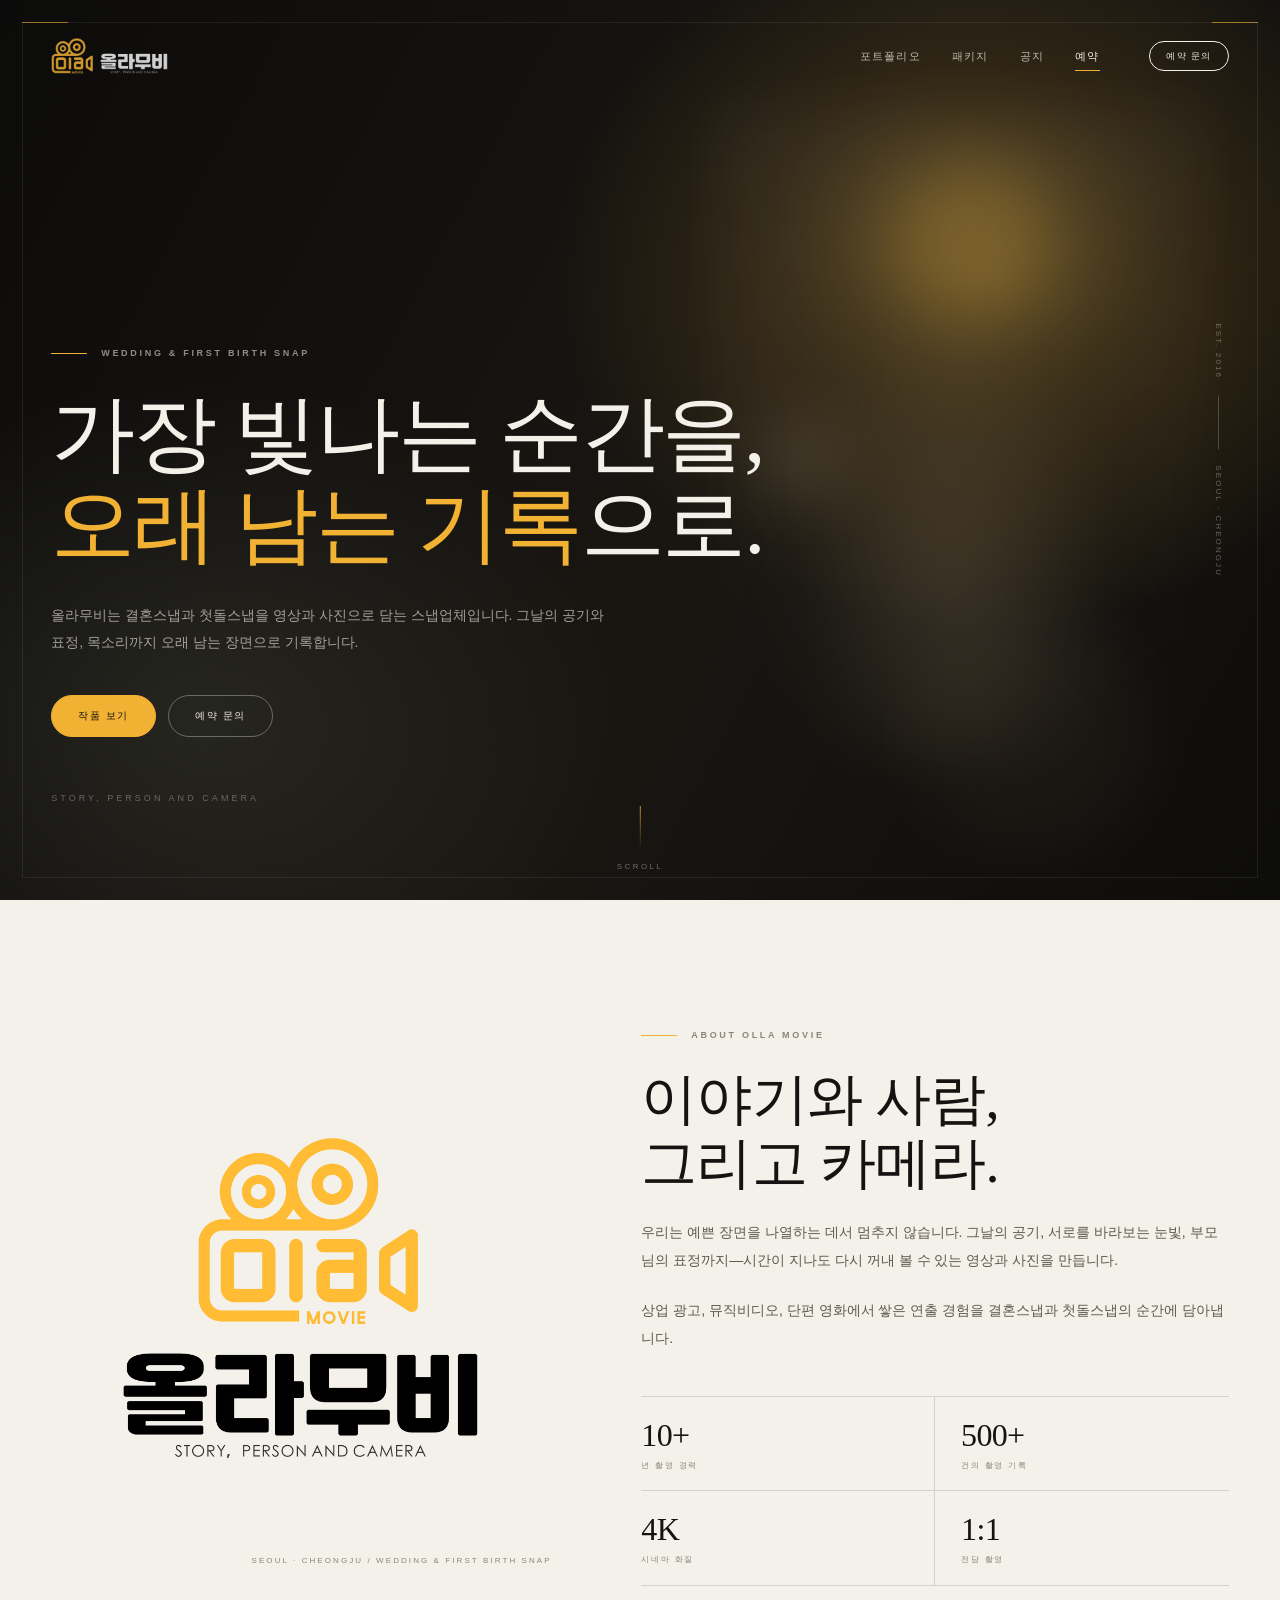
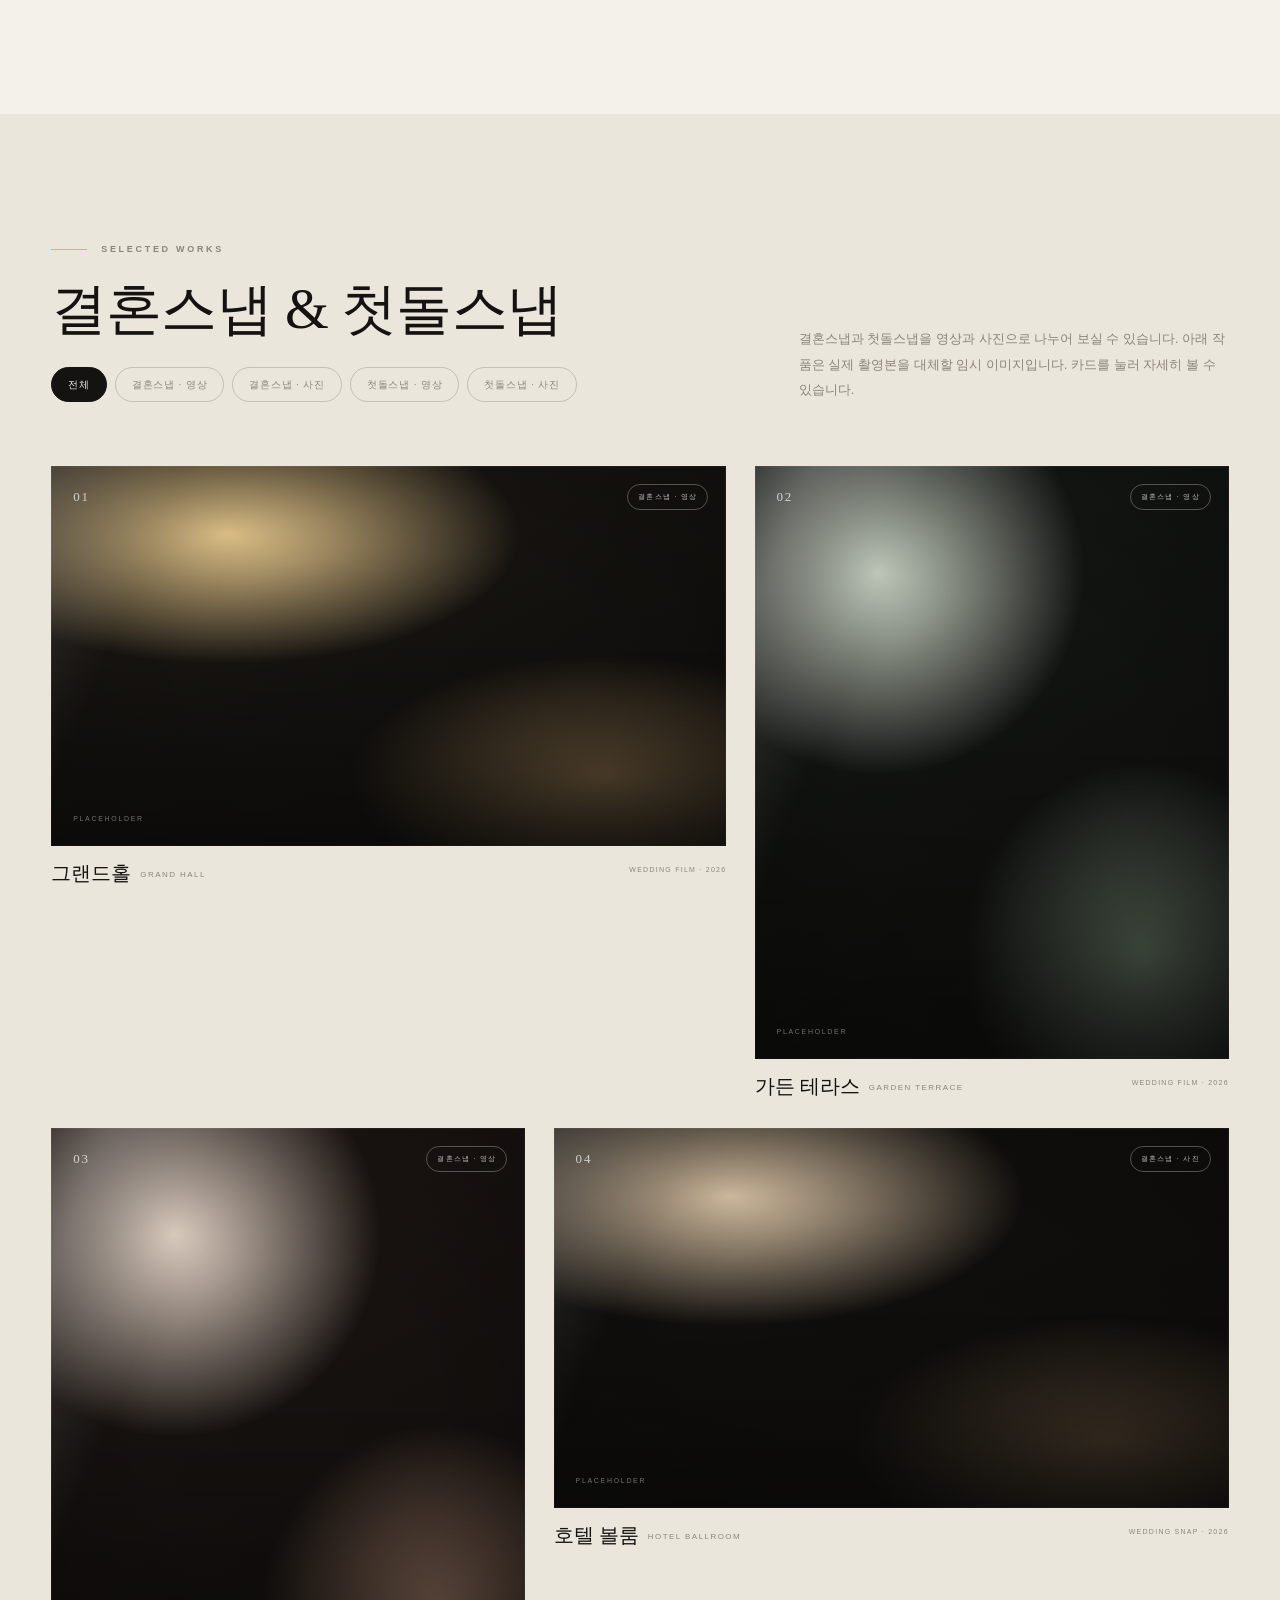
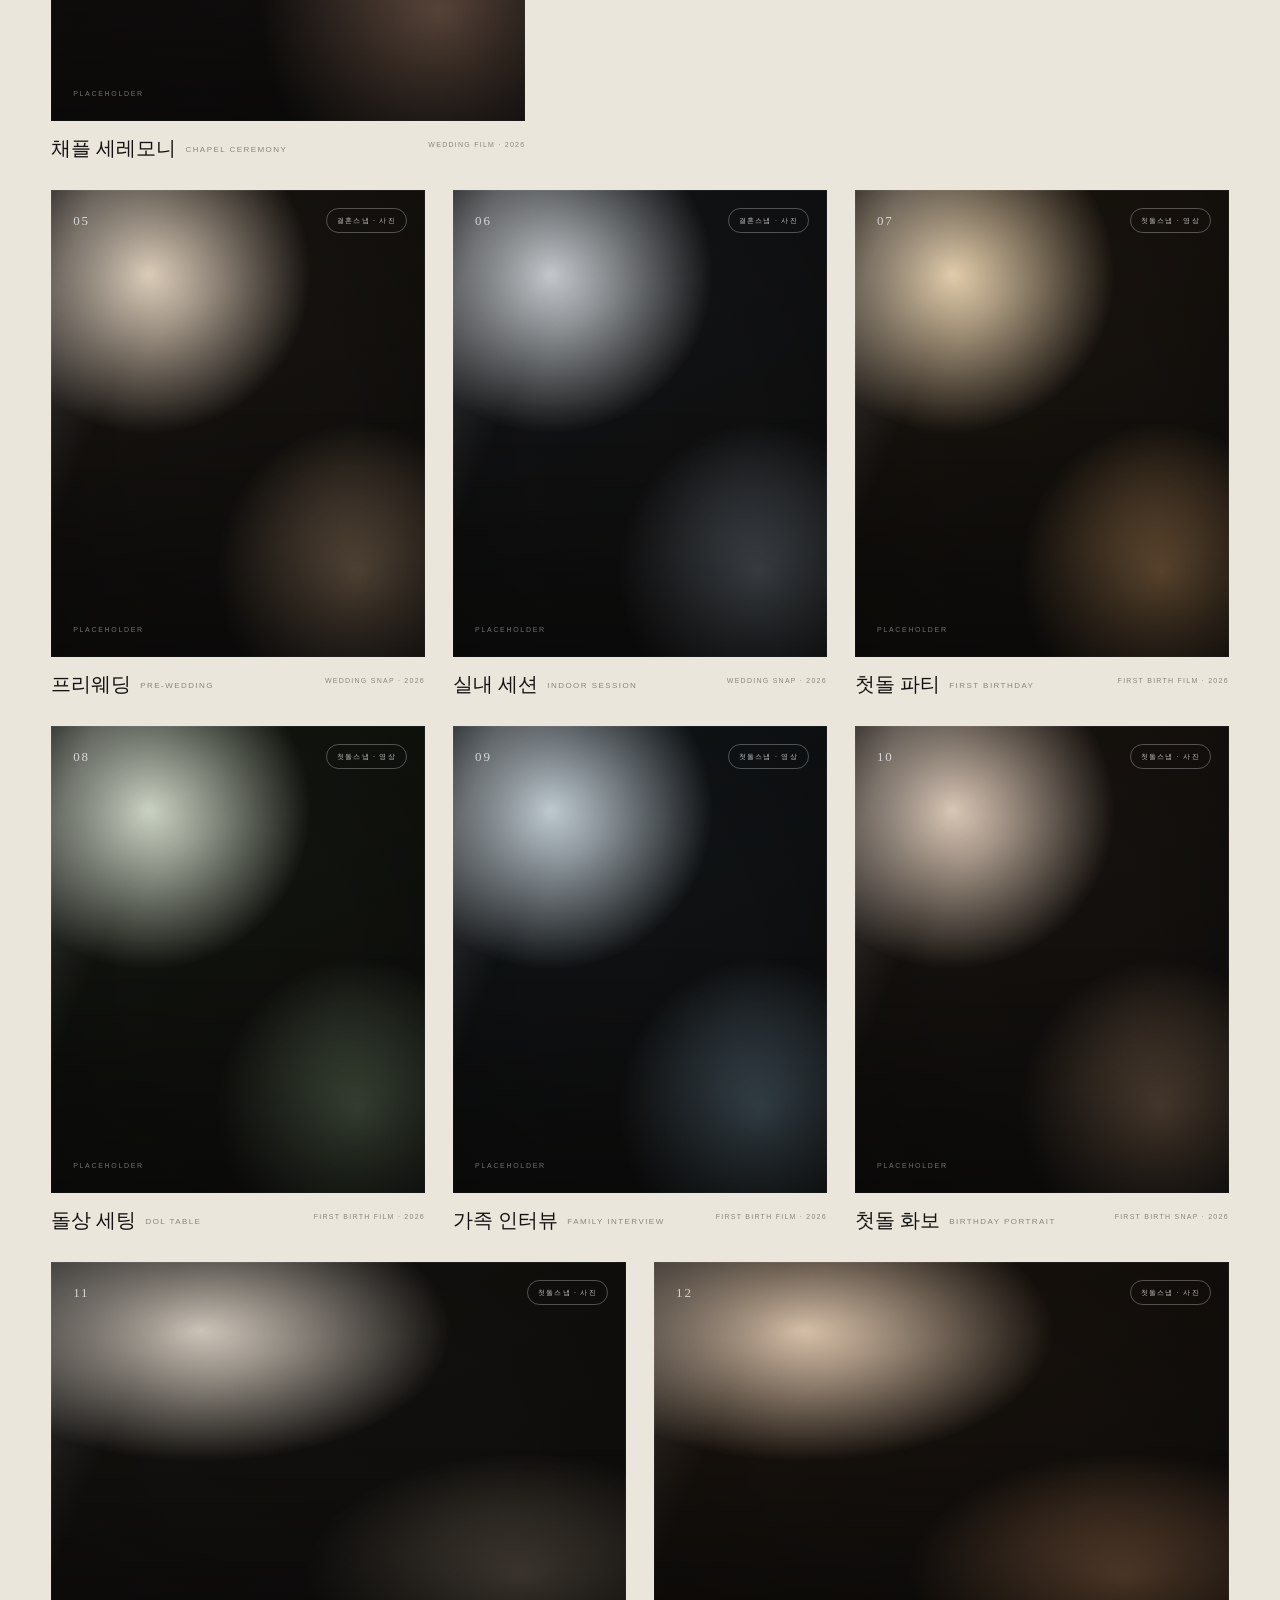
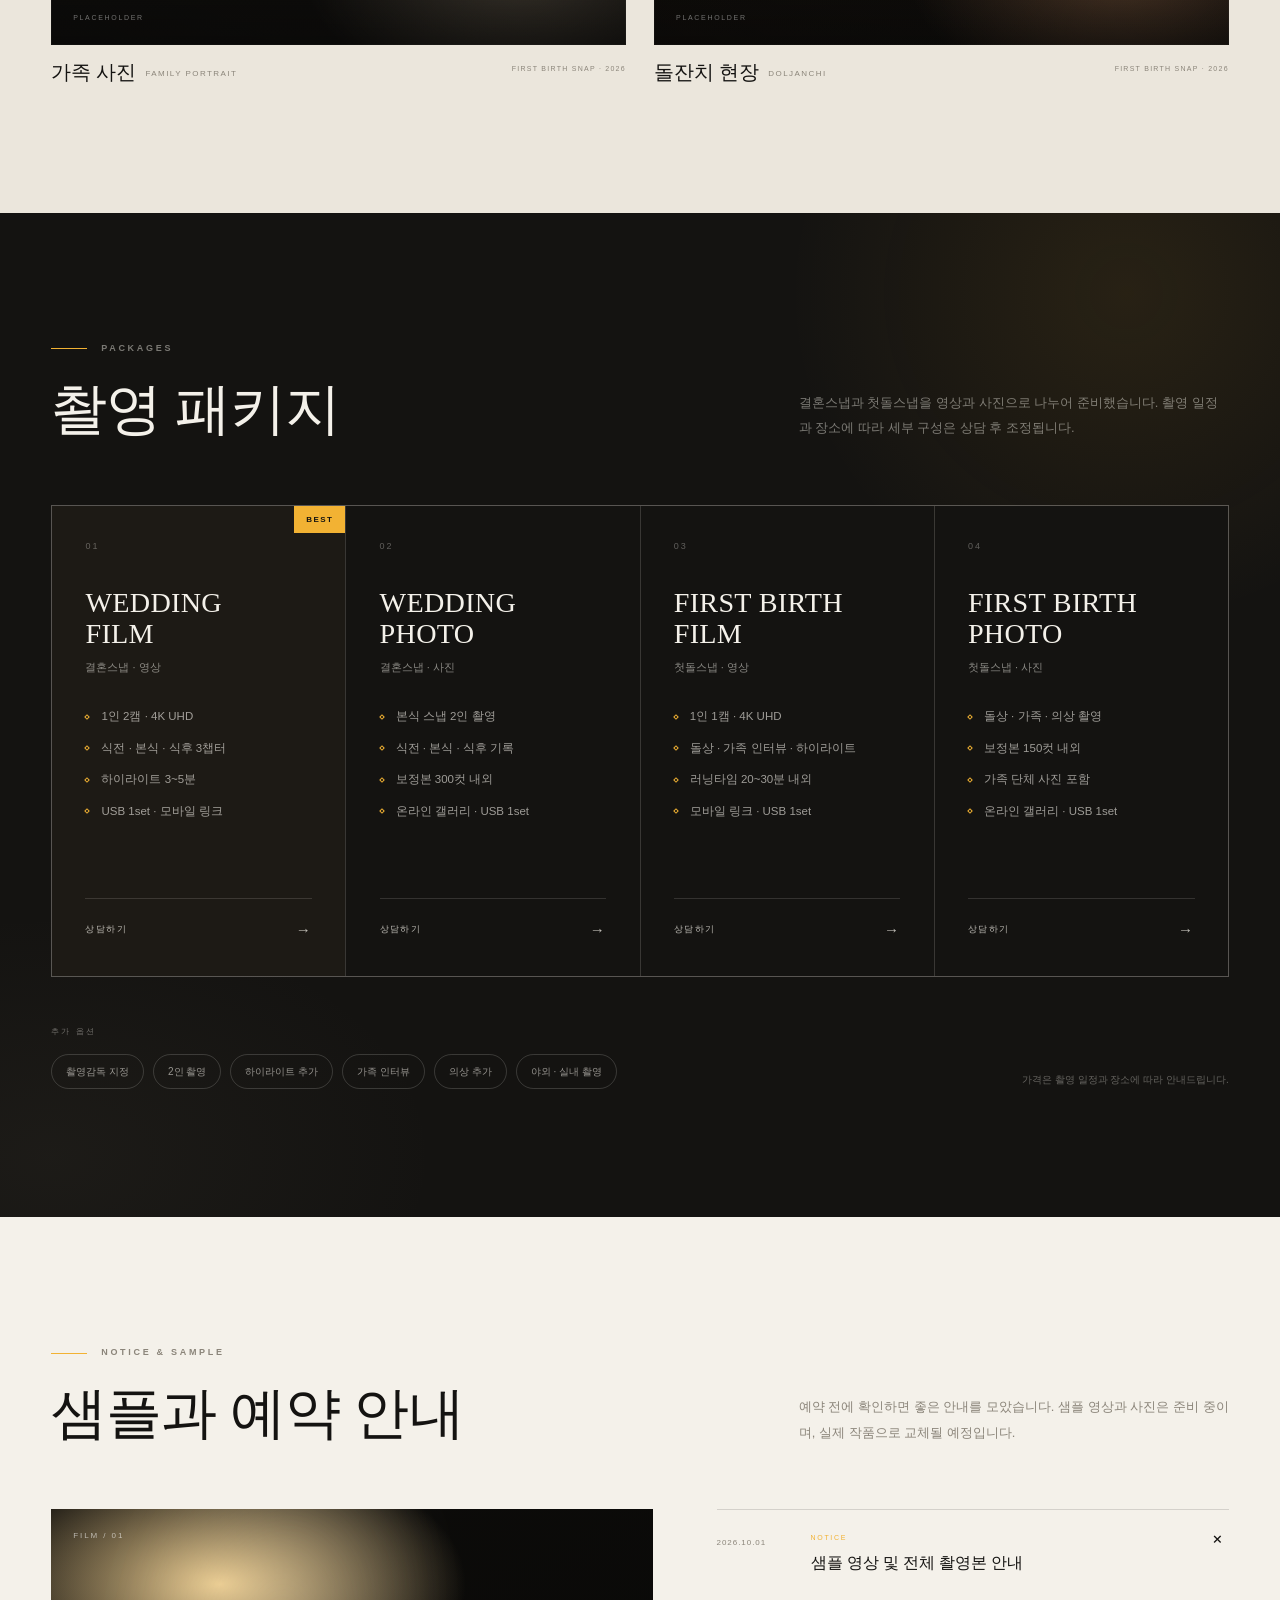
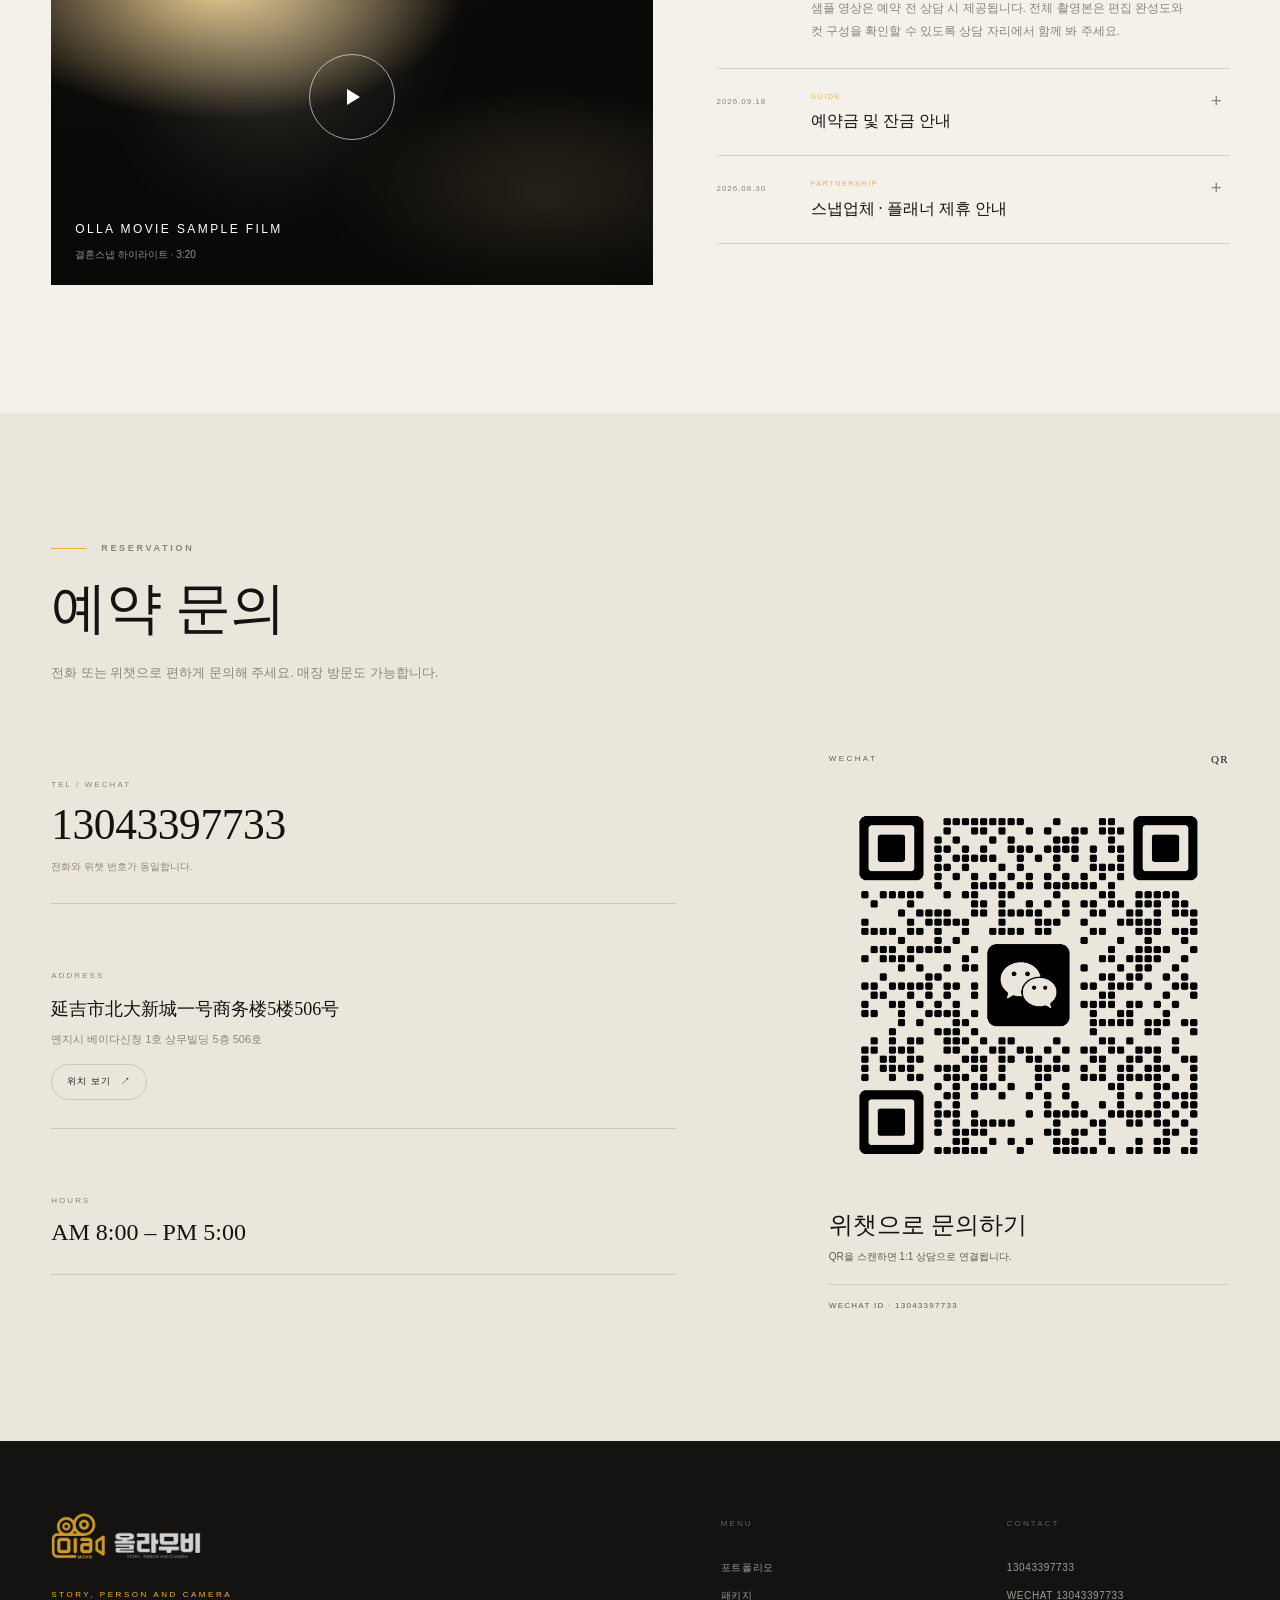
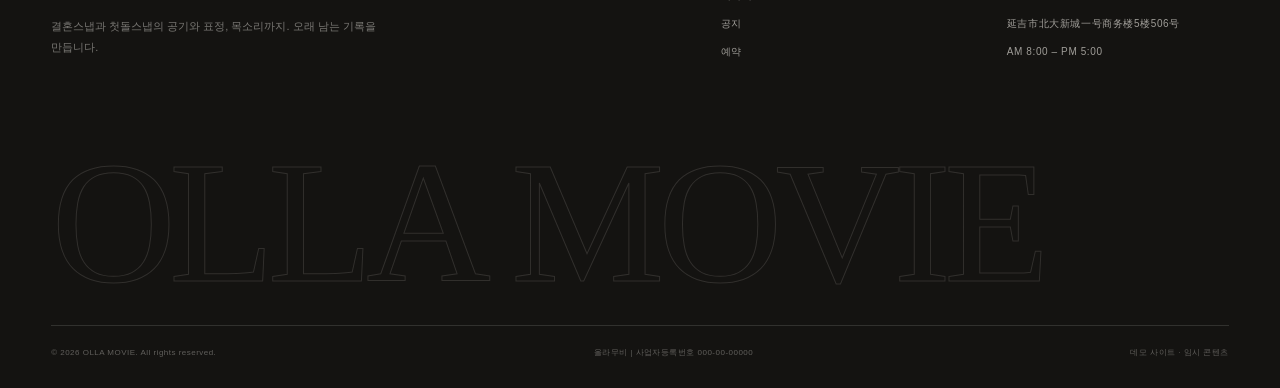
==== index.html @ 83f48281 "init" ====
<!DOCTYPE html>
<html lang="ko">
<head>
  <meta charset="utf-8">
  <meta name="viewport" content="width=device-width, initial-scale=1">
  <meta name="theme-color" content="#141311">
  <title>올라무비 — 결혼스냅 &amp; 첫돌스냅</title>
  <meta name="description" content="올라무비 — 결혼스냅과 첫돌스냅을 영상과 사진으로 담는 스냅업체. 서울 · 청주.">
  <meta property="og:title" content="올라무비 — 결혼스냅 &amp; 첫돌스냅">
  <meta property="og:description" content="결혼스냅과 첫돌스냅을 영상과 사진으로. 오래 남는 순간을 기록합니다.">
  <meta property="og:type" content="website">
  <meta property="og:image" content="assets/logo-full.png">
  <meta name="twitter:card" content="summary_large_image">
  <link rel="icon" type="image/png" href="assets/mark.png">
  <link rel="stylesheet" href="styles.css">
  <script>document.documentElement.classList.add("js");</script>
</head>
<body>
  <div class="grain" aria-hidden="true"></div>

  <header class="site-header" id="siteHeader">
    <a class="brand brand-lockup-link" href="#home" aria-label="올라무비">
      <img src="assets/logo-lockup-on-dark.png" alt="올라무비" class="brand-lockup brand-lockup--on-dark">
      <img src="assets/logo-lockup-on-light.png" alt="" aria-hidden="true" class="brand-lockup brand-lockup--on-light">
    </a>

    <nav class="nav" id="nav" aria-label="주 메뉴">
      <a href="#portfolio" data-nav="portfolio">포트폴리오</a>
      <a href="#product" data-nav="product">패키지</a>
      <a href="#notice" data-nav="notice">공지</a>
      <a href="#reservation" data-nav="reservation">예약</a>
      <a class="nav-contact" href="#reservation">예약 문의</a>
    </nav>

    <div class="header-right">
      <a href="#reservation" class="btn btn-small header-cta">예약 문의</a>
      <button class="menu-toggle" id="menuToggle" type="button" aria-label="Menu" aria-expanded="false">
        <span></span><span></span>
      </button>
    </div>
  </header>

  <main>
    <section class="hero" id="home">
      <div class="hero-bg" aria-hidden="true">
        <div class="hero-glow"></div>
        <div class="hero-photo"></div>
        <div class="hero-bokeh b1"></div>
        <div class="hero-bokeh b2"></div>
        <div class="hero-bokeh b3"></div>
        <div class="hero-frame"></div>
      </div>

      <div class="hero-side" aria-hidden="true">
        <span>EST. 2016</span>
        <span class="hero-side-line"></span>
        <span>SEOUL · CHEONGJU</span>
      </div>

      <div class="hero-inner">
        <p class="eyebrow hero-eyebrow">WEDDING &amp; FIRST BIRTH SNAP</p>
        <h1 class="hero-title">가장 빛나는 순간을,<br><em>오래 남는 기록</em>으로.</h1>
        <p class="hero-sub">올라무비는 결혼스냅과 첫돌스냅을 영상과 사진으로 담는 스냅업체입니다. 그날의 공기와 표정, 목소리까지 오래 남는 장면으로 기록합니다.</p>
        <div class="hero-actions">
          <a class="btn btn-primary" href="#portfolio">작품 보기</a>
          <a class="btn btn-ghost" href="#reservation">예약 문의</a>
        </div>
        <p class="hero-tag">STORY, PERSON AND CAMERA</p>
      </div>

      <a class="scroll-cue" href="#about" aria-label="아래로 스크롤">
        <span class="scroll-line"></span>
        <span>SCROLL</span>
      </a>
    </section>

    <section class="section about" id="about">
      <div class="section-inner about-grid">
        <div class="about-media reveal">
          <div class="brand-card">
            <img src="assets/logo-full-transparent.png" alt="올라무비 로고">
          </div>
          <p class="about-caption">SEOUL · CHEONGJU / WEDDING &amp; FIRST BIRTH SNAP</p>
        </div>

        <div class="about-copy reveal">
          <p class="eyebrow">ABOUT OLLA MOVIE</p>
          <h2 class="section-title">이야기와 사람,<br>그리고 카메라.</h2>
          <p class="body-text">우리는 예쁜 장면을 나열하는 데서 멈추지 않습니다. 그날의 공기, 서로를 바라보는 눈빛, 부모님의 표정까지—시간이 지나도 다시 꺼내 볼 수 있는 영상과 사진을 만듭니다.</p>
          <p class="body-text">상업 광고, 뮤직비디오, 단편 영화에서 쌓은 연출 경험을 결혼스냅과 첫돌스냅의 순간에 담아냅니다.</p>

          <div class="stats">
            <div class="stat">
              <b>10+</b>
              <span>년 촬영 경력</span>
            </div>
            <div class="stat">
              <b>500+</b>
              <span>건의 촬영 기록</span>
            </div>
            <div class="stat">
              <b>4K</b>
              <span>시네마 화질</span>
            </div>
            <div class="stat">
              <b>1:1</b>
              <span>전담 촬영</span>
            </div>
          </div>
        </div>
      </div>
    </section>

    <section class="section portfolio" id="portfolio">
      <div class="section-inner">
        <div class="section-head reveal">
          <div>
            <p class="eyebrow">SELECTED WORKS</p>
            <h2 class="section-title">결혼스냅 &amp; 첫돌스냅</h2>
            <div class="filters" role="group" aria-label="포트폴리오 필터">
              <button class="filter active" type="button" data-filter="all">전체</button>
              <button class="filter" type="button" data-filter="wedding-video">결혼스냅 · 영상</button>
              <button class="filter" type="button" data-filter="wedding-photo">결혼스냅 · 사진</button>
              <button class="filter" type="button" data-filter="baby-video">첫돌스냅 · 영상</button>
              <button class="filter" type="button" data-filter="baby-photo">첫돌스냅 · 사진</button>
            </div>
          </div>
          <p class="section-desc">결혼스냅과 첫돌스냅을 영상과 사진으로 나누어 보실 수 있습니다. 아래 작품은 실제 촬영본을 대체할 임시 이미지입니다. 카드를 눌러 자세히 볼 수 있습니다.</p>
        </div>

        <div class="portfolio-grid" id="portfolioGrid">
          <article class="p-card wide reveal" data-cat="wedding-video" data-desc="빛이 머무는 공간에서 두 사람의 첫 장면을 담았습니다. 넓은 홀의 공기까지 영상에 남기는 결혼스냅 필름입니다." style="--c1:#e8c98d;--c2:#6f5a3c;--c3:#1a1712">
            <div class="p-media">
              <span class="p-num">01</span>
              <span class="p-badge">결혼스냅 · 영상</span>
              <span class="p-placeholder">PLACEHOLDER</span>
              <span class="p-view" aria-hidden="true">↗</span>
            </div>
            <div class="p-info">
              <h3><span>그랜드홀</span> <span class="p-en">GRAND HALL</span></h3>
              <p class="p-meta">WEDDING FILM · 2026</p>
            </div>
          </article>

          <article class="p-card tall reveal" data-cat="wedding-video" data-desc="햇살과 초록이 겹치는 야외 예식. 바람과 표정, 하객들의 웃음까지 자연스럽게 기록했습니다." style="--c1:#c9d2c3;--c2:#5b6a5a;--c3:#141714">
            <div class="p-media">
              <span class="p-num">02</span>
              <span class="p-badge">결혼스냅 · 영상</span>
              <span class="p-placeholder">PLACEHOLDER</span>
              <span class="p-view" aria-hidden="true">↗</span>
            </div>
            <div class="p-info">
              <h3><span>가든 테라스</span> <span class="p-en">GARDEN TERRACE</span></h3>
              <p class="p-meta">WEDDING FILM · 2026</p>
            </div>
          </article>

          <article class="p-card tall reveal" data-cat="wedding-video" data-desc="채플의 정적인 공기와 작은 목소리까지. 예식의 리듬을 따라가는 클래식한 결혼스냅 영상입니다." style="--c1:#e6d6c8;--c2:#8a6a58;--c3:#1c1512">
            <div class="p-media">
              <span class="p-num">03</span>
              <span class="p-badge">결혼스냅 · 영상</span>
              <span class="p-placeholder">PLACEHOLDER</span>
              <span class="p-view" aria-hidden="true">↗</span>
            </div>
            <div class="p-info">
              <h3><span>채플 세레모니</span> <span class="p-en">CHAPEL CEREMONY</span></h3>
              <p class="p-meta">WEDDING FILM · 2026</p>
            </div>
          </article>

          <article class="p-card wide reveal" data-cat="wedding-photo" data-desc="호텔 볼룸의 조명과 드레스의 움직임을 중심으로, 우아한 순간을 사진으로 담았습니다." style="--c1:#d9c3a5;--c2:#4a3c2c;--c3:#12100d">
            <div class="p-media">
              <span class="p-num">04</span>
              <span class="p-badge">결혼스냅 · 사진</span>
              <span class="p-placeholder">PLACEHOLDER</span>
              <span class="p-view" aria-hidden="true">↗</span>
            </div>
            <div class="p-info">
              <h3><span>호텔 볼룸</span> <span class="p-en">HOTEL BALLROOM</span></h3>
              <p class="p-meta">WEDDING SNAP · 2026</p>
            </div>
          </article>

          <article class="p-card tall reveal" data-cat="wedding-photo" data-desc="예식 전, 두 사람의 시간을 미리 담는 프리웨딩 스냅. 실내와 야외를 오가며 자연스러운 표정을 기록합니다." style="--c1:#e9d9c4;--c2:#7c6650;--c3:#181410">
            <div class="p-media">
              <span class="p-num">05</span>
              <span class="p-badge">결혼스냅 · 사진</span>
              <span class="p-placeholder">PLACEHOLDER</span>
              <span class="p-view" aria-hidden="true">↗</span>
            </div>
            <div class="p-info">
              <h3><span>프리웨딩</span> <span class="p-en">PRE-WEDDING</span></h3>
              <p class="p-meta">WEDDING SNAP · 2026</p>
            </div>
          </article>

          <article class="p-card tall reveal" data-cat="wedding-photo" data-desc="빛과 그림자를 이용한 실내 세션. 정제된 화면 안에 두 사람의 분위기를 담았습니다." style="--c1:#cfd4d8;--c2:#565e66;--c3:#121416">
            <div class="p-media">
              <span class="p-num">06</span>
              <span class="p-badge">결혼스냅 · 사진</span>
              <span class="p-placeholder">PLACEHOLDER</span>
              <span class="p-view" aria-hidden="true">↗</span>
            </div>
            <div class="p-info">
              <h3><span>실내 세션</span> <span class="p-en">INDOOR SESSION</span></h3>
              <p class="p-meta">WEDDING SNAP · 2026</p>
            </div>
          </article>

          <article class="p-card tall reveal" data-cat="baby-video" data-desc="첫돌을 맞은 아이의 표정과 웃음, 가족의 시선을 영상으로 담았습니다." style="--c1:#f0d9b5;--c2:#8d6a45;--c3:#1a140e">
            <div class="p-media">
              <span class="p-num">07</span>
              <span class="p-badge">첫돌스냅 · 영상</span>
              <span class="p-placeholder">PLACEHOLDER</span>
              <span class="p-view" aria-hidden="true">↗</span>
            </div>
            <div class="p-info">
              <h3><span>첫돌 파티</span> <span class="p-en">FIRST BIRTHDAY</span></h3>
              <p class="p-meta">FIRST BIRTH FILM · 2026</p>
            </div>
          </article>

          <article class="p-card tall reveal" data-cat="baby-video" data-desc="돌상의 작은 소품부터 가족들이 모인 순간까지, 돌잔치의 공기를 차분하게 기록했습니다." style="--c1:#d7e0cf;--c2:#50604a;--c3:#12160f">
            <div class="p-media">
              <span class="p-num">08</span>
              <span class="p-badge">첫돌스냅 · 영상</span>
              <span class="p-placeholder">PLACEHOLDER</span>
              <span class="p-view" aria-hidden="true">↗</span>
            </div>
            <div class="p-info">
              <h3><span>돌상 세팅</span> <span class="p-en">DOL TABLE</span></h3>
              <p class="p-meta">FIRST BIRTH FILM · 2026</p>
            </div>
          </article>

          <article class="p-card tall reveal" data-cat="baby-video" data-desc="가족이 아이에게 전하는 한마디를 인터뷰로 담아 하이라이트 영상에 담았습니다." style="--c1:#c9d6dd;--c2:#4b5f6b;--c3:#101417">
            <div class="p-media">
              <span class="p-num">09</span>
              <span class="p-badge">첫돌스냅 · 영상</span>
              <span class="p-placeholder">PLACEHOLDER</span>
              <span class="p-view" aria-hidden="true">↗</span>
            </div>
            <div class="p-info">
              <h3><span>가족 인터뷰</span> <span class="p-en">FAMILY INTERVIEW</span></h3>
              <p class="p-meta">FIRST BIRTH FILM · 2026</p>
            </div>
          </article>

          <article class="p-card tall reveal" data-cat="baby-photo" data-desc="첫돌 화보 촬영. 아이의 표정과 손끝, 가족의 웃음을 자연스러운 빛으로 담았습니다." style="--c1:#e7d3c0;--c2:#6b5542;--c3:#18130f">
            <div class="p-media">
              <span class="p-num">10</span>
              <span class="p-badge">첫돌스냅 · 사진</span>
              <span class="p-placeholder">PLACEHOLDER</span>
              <span class="p-view" aria-hidden="true">↗</span>
            </div>
            <div class="p-info">
              <h3><span>첫돌 화보</span> <span class="p-en">BIRTHDAY PORTRAIT</span></h3>
              <p class="p-meta">FIRST BIRTH SNAP · 2026</p>
            </div>
          </article>

          <article class="p-card wide reveal" data-cat="baby-photo" data-desc="할아버지, 할머니까지 함께한 가족 사진. 세대가 모인 순간을 차분하게 기록했습니다." style="--c1:#d9d0c3;--c2:#5a5144;--c3:#14120f">
            <div class="p-media">
              <span class="p-num">11</span>
              <span class="p-badge">첫돌스냅 · 사진</span>
              <span class="p-placeholder">PLACEHOLDER</span>
              <span class="p-view" aria-hidden="true">↗</span>
            </div>
            <div class="p-info">
              <h3><span>가족 사진</span> <span class="p-en">FAMILY PORTRAIT</span></h3>
              <p class="p-meta">FIRST BIRTH SNAP · 2026</p>
            </div>
          </article>

          <article class="p-card wide reveal" data-cat="baby-photo" data-desc="돌잔치 현장의 표정과 순간들을 사진으로 남겼습니다. 하객들의 웃음까지 담은 스냅입니다." style="--c1:#e3cbb2;--c2:#77543a;--c3:#19120c">
            <div class="p-media">
              <span class="p-num">12</span>
              <span class="p-badge">첫돌스냅 · 사진</span>
              <span class="p-placeholder">PLACEHOLDER</span>
              <span class="p-view" aria-hidden="true">↗</span>
            </div>
            <div class="p-info">
              <h3><span>돌잔치 현장</span> <span class="p-en">DOLJANCHI</span></h3>
              <p class="p-meta">FIRST BIRTH SNAP · 2026</p>
            </div>
          </article>
        </div>
      </div>
    </section>

    <section class="section product" id="product">
      <div class="section-inner">
        <div class="section-head reveal">
          <div>
            <p class="eyebrow">PACKAGES</p>
            <h2 class="section-title">촬영 패키지</h2>
          </div>
          <p class="section-desc">결혼스냅과 첫돌스냅을 영상과 사진으로 나누어 준비했습니다. 촬영 일정과 장소에 따라 세부 구성은 상담 후 조정됩니다.</p>
        </div>

        <div class="package-grid reveal">
          <article class="package featured">
            <span class="pkg-badge">BEST</span>
            <span class="pkg-num">01</span>
            <h3>WEDDING<br>FILM</h3>
            <p class="pkg-sub">결혼스냅 · 영상</p>
            <ul>
              <li>1인 2캠 · 4K UHD</li>
              <li>식전 · 본식 · 식후 3챕터</li>
              <li>하이라이트 3~5분</li>
              <li>USB 1set · 모바일 링크</li>
            </ul>
            <a class="pkg-cta" href="#reservation"><span>상담하기</span> <span>→</span></a>
          </article>

          <article class="package">
            <span class="pkg-num">02</span>
            <h3>WEDDING<br>PHOTO</h3>
            <p class="pkg-sub">결혼스냅 · 사진</p>
            <ul>
              <li>본식 스냅 2인 촬영</li>
              <li>식전 · 본식 · 식후 기록</li>
              <li>보정본 300컷 내외</li>
              <li>온라인 갤러리 · USB 1set</li>
            </ul>
            <a class="pkg-cta" href="#reservation"><span>상담하기</span> <span>→</span></a>
          </article>

          <article class="package">
            <span class="pkg-num">03</span>
            <h3>FIRST BIRTH<br>FILM</h3>
            <p class="pkg-sub">첫돌스냅 · 영상</p>
            <ul>
              <li>1인 1캠 · 4K UHD</li>
              <li>돌상 · 가족 인터뷰 · 하이라이트</li>
              <li>러닝타임 20~30분 내외</li>
              <li>모바일 링크 · USB 1set</li>
            </ul>
            <a class="pkg-cta" href="#reservation"><span>상담하기</span> <span>→</span></a>
          </article>

          <article class="package">
            <span class="pkg-num">04</span>
            <h3>FIRST BIRTH<br>PHOTO</h3>
            <p class="pkg-sub">첫돌스냅 · 사진</p>
            <ul>
              <li>돌상 · 가족 · 의상 촬영</li>
              <li>보정본 150컷 내외</li>
              <li>가족 단체 사진 포함</li>
              <li>온라인 갤러리 · USB 1set</li>
            </ul>
            <a class="pkg-cta" href="#reservation"><span>상담하기</span> <span>→</span></a>
          </article>
        </div>

        <div class="product-extra reveal">
          <div class="option-block">
            <p class="option-title">추가 옵션</p>
            <div class="option-chips">
              <span class="chip">촬영감독 지정</span>
              <span class="chip">2인 촬영</span>
              <span class="chip">하이라이트 추가</span>
              <span class="chip">가족 인터뷰</span>
              <span class="chip">의상 추가</span>
              <span class="chip">야외 · 실내 촬영</span>
            </div>
          </div>
          <p class="product-note">가격은 촬영 일정과 장소에 따라 안내드립니다.</p>
        </div>
      </div>
    </section>

    <section class="section notice" id="notice">
      <div class="section-inner">
        <div class="section-head reveal">
          <div>
            <p class="eyebrow">NOTICE &amp; SAMPLE</p>
            <h2 class="section-title">샘플과 예약 안내</h2>
          </div>
          <p class="section-desc">예약 전에 확인하면 좋은 안내를 모았습니다. 샘플 영상과 사진은 준비 중이며, 실제 작품으로 교체될 예정입니다.</p>
        </div>

        <div class="notice-grid">
          <div class="video-card reveal" id="videoCard" role="button" tabindex="0" aria-label="샘플 영상 재생" style="--c1:#e8c98d;--c2:#3c3326;--c3:#0d0c0a">
            <div class="video-glow"></div>
            <span class="video-num">FILM / 01</span>
            <div class="play-btn"><span></span></div>
            <div class="video-caption">
              <p class="video-title">OLLA MOVIE SAMPLE FILM</p>
              <p class="video-sub">결혼스냅 하이라이트 · 3:20</p>
            </div>
          </div>

          <div class="notice-list reveal">
            <details class="notice-item" open>
              <summary>
                <span class="notice-date">2026.10.01</span>
                <span class="notice-summary">
                  <span class="notice-tag">NOTICE</span>
                  <span class="notice-title">샘플 영상 및 전체 촬영본 안내</span>
                </span>
                <span class="notice-plus" aria-hidden="true">+</span>
              </summary>
              <p class="notice-body">샘플 영상은 예약 전 상담 시 제공됩니다. 전체 촬영본은 편집 완성도와 컷 구성을 확인할 수 있도록 상담 자리에서 함께 봐 주세요.</p>
            </details>

            <details class="notice-item">
              <summary>
                <span class="notice-date">2026.09.18</span>
                <span class="notice-summary">
                  <span class="notice-tag">GUIDE</span>
                  <span class="notice-title">예약금 및 잔금 안내</span>
                </span>
                <span class="notice-plus" aria-hidden="true">+</span>
              </summary>
              <p class="notice-body">예약금 입금 후 일정이 최종 확정됩니다. 촬영 주간에 잔금 안내와 최종 체크 사항을 다시 연락드립니다.</p>
            </details>

            <details class="notice-item">
              <summary>
                <span class="notice-date">2026.08.30</span>
                <span class="notice-summary">
                  <span class="notice-tag">PARTNERSHIP</span>
                  <span class="notice-title">스냅업체 · 플래너 제휴 안내</span>
                </span>
                <span class="notice-plus" aria-hidden="true">+</span>
              </summary>
              <p class="notice-body">제휴 업체를 통한 예약 시 할인 및 추가 서비스를 제공합니다. 자세한 내용은 예약 문의에서 확인해 주세요.</p>
            </details>
          </div>
        </div>
      </div>
    </section>

    <section class="section reservation" id="reservation">
      <div class="section-inner">
        <div class="reservation-head reveal">
          <p class="eyebrow">RESERVATION</p>
          <h2 class="section-title">예약 문의</h2>
          <p class="section-desc">전화 또는 위챗으로 편하게 문의해 주세요. 매장 방문도 가능합니다.</p>
        </div>

        <div class="reservation-contact-grid">
          <div class="contact-block contact-phone reveal">
            <p class="contact-label">TEL / WECHAT</p>
            <a class="contact-phone-number" href="tel:+8613043397733">13043397733</a>
            <p class="contact-note">전화와 위챗 번호가 동일합니다.</p>
          </div>

          <div class="contact-block contact-address reveal">
            <p class="contact-label">ADDRESS</p>
            <p class="contact-address-text">延吉市北大新城一号商务楼5楼506号</p>
            <p class="contact-address-ko">옌지시 베이다신청 1호 상무빌딩 5층 506호</p>
            <a class="map-link" href="https://uri.amap.com/search?keyword=%E5%BB%B6%E5%90%89%E5%B8%82%E5%8C%97%E5%A4%A7%E6%96%B0%E5%9F%8E%E4%B8%80%E5%8F%B7%E5%95%86%E5%8A%A1%E6%A5%BC5%E6%A5%BC506%E5%8F%B7&amp;view=map&amp;callnative=1" target="_blank" rel="noopener">
              <span>위치 보기</span>
              <span aria-hidden="true">↗</span>
            </a>
          </div>

          <div class="contact-block contact-hours reveal">
            <p class="contact-label">HOURS</p>
            <p class="contact-hours-text">AM 8:00 – PM 5:00</p>
          </div>

          <aside class="qr-card reveal">
            <div class="qr-card-head">
              <span class="qr-label">WECHAT</span>
              <span class="qr-mark">QR</span>
            </div>
            <div class="qr-tile">
              <img src="assets/wechat-qr.png" alt="올라무비 위챗 QR 코드">
            </div>
            <p class="qr-title">위챗으로 문의하기</p>
            <p class="qr-sub">QR을 스캔하면 1:1 상담으로 연결됩니다.</p>
            <p class="qr-id">WECHAT ID · 13043397733</p>
          </aside>
        </div>
      </div>
    </section>
  </main>

  <footer class="footer">
    <div class="footer-top">
      <div class="footer-brand">
        <a class="brand footer-lockup-link" href="#home" aria-label="올라무비">
          <img src="assets/logo-lockup-on-dark.png" alt="올라무비" class="footer-brand-lockup">
        </a>
        <p class="footer-tagline">STORY, PERSON AND CAMERA</p>
        <p class="footer-desc">결혼스냅과 첫돌스냅의 공기와 표정, 목소리까지. 오래 남는 기록을 만듭니다.</p>
      </div>

      <div class="footer-col">
        <p class="footer-label">MENU</p>
        <a href="#portfolio">포트폴리오</a>
        <a href="#product">패키지</a>
        <a href="#notice">공지</a>
        <a href="#reservation">예약</a>
      </div>

      <div class="footer-col">
        <p class="footer-label">CONTACT</p>
        <a href="tel:+8613043397733">13043397733</a>
        <span>WECHAT 13043397733</span>
        <span>延吉市北大新城一号商务楼5楼506号</span>
        <span>AM 8:00 – PM 5:00</span>
      </div>
    </div>

    <p class="footer-word" aria-hidden="true">OLLA MOVIE</p>

    <div class="footer-bottom">
      <span>© 2026 OLLA MOVIE. All rights reserved.</span>
      <span>올라무비 | 사업자등록번호 000-00-00000</span>
      <span>데모 사이트 · 임시 콘텐츠</span>
    </div>
  </footer>

  <div class="modal" id="modal" aria-hidden="true">
    <div class="modal-card" role="dialog" aria-modal="true" aria-labelledby="modalTitle">
      <button class="modal-close" id="modalClose" type="button" aria-label="닫기">×</button>
      <div class="modal-media" id="modalMedia"></div>
      <div class="modal-body">
        <p class="modal-meta" id="modalMeta"></p>
        <h3 class="modal-title" id="modalTitle"></h3>
        <p class="modal-desc" id="modalDesc"></p>
        <a class="btn btn-primary modal-cta" href="#reservation" id="modalCta">예약 문의</a>
      </div>
    </div>
  </div>

  <script src="script.js"></script>
</body>
</html>
---- styles.css ----
:root {
  --ink: #141311;
  --ink-2: #1c1a17;
  --ink-3: #26221c;
  --paper: #f4f1ea;
  --paper-2: #ebe6dc;
  --amber: #f2b233;
  --amber-soft: #f7c968;
  --muted: #8b857a;
  --line: rgba(20, 19, 17, 0.14);
  --line-light: rgba(244, 241, 234, 0.16);
  --display: "Songti SC", "Noto Serif KR", "Nanum Myeongjo", "Times New Roman", serif;
  --sans: "PingFang SC", "Apple SD Gothic Neo", "Noto Sans KR", -apple-system, BlinkMacSystemFont, "Helvetica Neue", sans-serif;
  --max: 1320px;
  --pad: clamp(20px, 4vw, 64px);
  --ease: cubic-bezier(0.2, 0.65, 0.25, 1);
}

*,
*::before,
*::after {
  box-sizing: border-box;
}

html {
  scroll-behavior: smooth;
  scroll-padding-top: 92px;
}

body {
  margin: 0;
  background: var(--paper);
  color: var(--ink);
  font-family: var(--sans);
  font-size: 15px;
  line-height: 1.7;
  -webkit-font-smoothing: antialiased;
  text-rendering: optimizeLegibility;
  overflow-x: hidden;
}

body.menu-open {
  overflow: hidden;
}

body.modal-open {
  overflow: hidden;
}

img {
  display: block;
  max-width: 100%;
}

a {
  color: inherit;
  text-decoration: none;
}

button,
input,
select,
textarea {
  font: inherit;
  color: inherit;
}

button {
  border: 0;
  background: none;
  cursor: pointer;
}

::selection {
  background: var(--amber);
  color: var(--ink);
}

h1,
h2,
h3,
p {
  margin: 0;
}

.grain {
  position: fixed;
  inset: 0;
  z-index: 300;
  pointer-events: none;
  opacity: 0.035;
  background-image: url("data:image/svg+xml,%3Csvg xmlns='http://www.w3.org/2000/svg' width='180' height='180'%3E%3Cfilter id='n'%3E%3CfeTurbulence type='fractalNoise' baseFrequency='0.82' numOctaves='3' stitchTiles='stitch'/%3E%3C/filter%3E%3Crect width='180' height='180' filter='url(%23n)' opacity='0.55'/%3E%3C/svg%3E");
  mix-blend-mode: multiply;
}

/* ---------- Header ---------- */

.site-header {
  position: fixed;
  inset: 0 0 auto;
  z-index: 100;
  display: flex;
  align-items: center;
  justify-content: space-between;
  gap: 24px;
  padding: 38px var(--pad) 10px;
  color: var(--paper);
  transition: background 0.45s var(--ease), color 0.45s var(--ease), padding 0.45s var(--ease), border-color 0.45s var(--ease);
  border-bottom: 1px solid transparent;
}

.site-header.is-scrolled {
  padding-top: 22px;
  padding-bottom: 8px;
  color: var(--ink);
  background: rgba(244, 241, 234, 0.9);
  -webkit-backdrop-filter: blur(18px);
  backdrop-filter: blur(18px);
  border-bottom-color: var(--line);
}

.brand {
  display: inline-flex;
  align-items: center;
  gap: 12px;
  flex-shrink: 0;
}

.site-header .brand {
  gap: 0;
}

.brand-lockup {
  display: block;
  width: auto;
  height: 36px;
}

.brand-lockup--on-light {
  display: none;
}

.site-header.is-scrolled .brand-lockup {
  height: 32px;
}

.site-header.is-scrolled .brand-lockup--on-dark {
  display: none;
}

.site-header.is-scrolled .brand-lockup--on-light {
  display: block;
}

.site-header > .brand,
.site-header > .header-right {
  position: relative;
  z-index: 95;
}

.brand-mark {
  width: 42px;
  height: auto;
  flex-shrink: 0;
  transition: width 0.45s var(--ease);
}

.is-scrolled .brand-mark {
  width: 34px;
}

.brand-text {
  display: flex;
  flex-direction: column;
  line-height: 1.05;
}

.brand-name {
  font-family: var(--sans);
  font-size: 17px;
  font-weight: 700;
  letter-spacing: 0.06em;
}

.brand-cn {
  margin-top: 4px;
  font-size: 9px;
  letter-spacing: 0.3em;
  opacity: 0.68;
}

.nav {
  display: flex;
  align-items: center;
  gap: clamp(18px, 2.4vw, 34px);
  margin-left: auto;
  margin-right: clamp(12px, 2vw, 28px);
}

.nav a {
  position: relative;
  padding: 8px 0;
  font-size: 11px;
  letter-spacing: 0.12em;
  opacity: 0.74;
  transition: opacity 0.25s ease;
}

.nav a::after {
  content: "";
  position: absolute;
  left: 0;
  bottom: 2px;
  width: 0;
  height: 1px;
  background: var(--amber);
  transition: width 0.3s var(--ease);
}

.nav a:hover,
.nav a.active {
  opacity: 1;
}

.nav a:hover::after,
.nav a.active::after {
  width: 100%;
}

.nav-contact {
  display: none;
}

.header-right {
  display: flex;
  align-items: center;
  gap: 14px;
  flex-shrink: 0;
}

.btn {
  display: inline-flex;
  align-items: center;
  justify-content: center;
  gap: 12px;
  padding: 14px 26px;
  border: 1px solid transparent;
  border-radius: 999px;
  font-size: 10px;
  letter-spacing: 0.16em;
  line-height: 1.2;
  transition: background 0.3s var(--ease), color 0.3s var(--ease), border-color 0.3s var(--ease), transform 0.3s var(--ease);
}

.btn:hover {
  transform: translateY(-2px);
}

.btn-small {
  padding: 9px 16px;
  border-color: currentColor;
  font-size: 9px;
}

.btn-primary {
  background: var(--amber);
  border-color: var(--amber);
  color: var(--ink);
}

.btn-primary:hover {
  background: var(--amber-soft);
  border-color: var(--amber-soft);
}

.btn-ghost {
  border-color: rgba(244, 241, 234, 0.34);
  color: var(--paper);
}

.btn-ghost:hover {
  background: rgba(244, 241, 234, 0.08);
  border-color: rgba(244, 241, 234, 0.6);
}

.menu-toggle {
  display: none;
  width: 34px;
  height: 34px;
  flex-direction: column;
  align-items: center;
  justify-content: center;
  gap: 7px;
}

.menu-toggle span {
  display: block;
  width: 24px;
  height: 1px;
  background: currentColor;
  transition: transform 0.35s var(--ease);
}

body.menu-open .menu-toggle span:first-child {
  transform: translateY(4px) rotate(45deg);
}

body.menu-open .menu-toggle span:last-child {
  transform: translateY(-4px) rotate(-45deg);
}

/* ---------- Hero ---------- */

.hero {
  position: relative;
  min-height: 100svh;
  display: flex;
  align-items: flex-end;
  padding: 160px var(--pad) 94px;
  overflow: hidden;
  background: #0c0b0a;
  color: var(--paper);
}

.hero-bg {
  position: absolute;
  inset: 0;
  overflow: hidden;
}

.hero-glow {
  position: absolute;
  inset: -12%;
  background:
    radial-gradient(ellipse 44% 52% at 72% 34%, rgba(242, 178, 51, 0.24), transparent 62%),
    radial-gradient(ellipse 40% 46% at 22% 74%, rgba(150, 158, 135, 0.14), transparent 66%),
    linear-gradient(118deg, #090909 0%, #191612 54%, #0a0a09 100%);
  animation: heroDrift 20s ease-in-out infinite alternate;
}

.hero-photo {
  position: absolute;
  top: 12%;
  right: 6%;
  width: 38%;
  height: 72%;
  background:
    radial-gradient(ellipse 52% 34% at 52% 20%, rgba(247, 201, 104, 0.23), transparent 72%),
    radial-gradient(ellipse 46% 58% at 48% 72%, rgba(150, 130, 96, 0.3), transparent 72%),
    linear-gradient(180deg, rgba(255, 255, 255, 0.04), rgba(0, 0, 0, 0));
  filter: blur(28px);
  opacity: 0.9;
  animation: photoDrift 16s ease-in-out infinite alternate;
}

.hero-bokeh {
  position: absolute;
  border-radius: 50%;
  filter: blur(30px);
  opacity: 0.34;
}

.hero-bokeh.b1 {
  top: 18%;
  right: 18%;
  width: 160px;
  height: 160px;
  background: rgba(242, 178, 51, 0.38);
  animation: floatOne 14s ease-in-out infinite alternate;
}

.hero-bokeh.b2 {
  top: 46%;
  right: 34%;
  width: 90px;
  height: 90px;
  background: rgba(255, 236, 200, 0.3);
  animation: floatTwo 18s ease-in-out infinite alternate;
}

.hero-bokeh.b3 {
  top: 68%;
  right: 10%;
  width: 240px;
  height: 240px;
  background: rgba(120, 106, 82, 0.24);
  animation: floatOne 22s ease-in-out infinite alternate-reverse;
}

.hero-frame {
  position: absolute;
  inset: 22px;
  border: 1px solid rgba(244, 241, 234, 0.08);
  pointer-events: none;
}

.hero-frame::before,
.hero-frame::after {
  content: "";
  position: absolute;
  width: 46px;
  height: 1px;
  background: rgba(242, 178, 51, 0.6);
  top: -1px;
}

.hero-frame::before {
  left: -1px;
}

.hero-frame::after {
  right: -1px;
}

.hero-inner {
  position: relative;
  z-index: 2;
  width: 100%;
  max-width: var(--max);
  margin: 0 auto;
}

.eyebrow {
  display: flex;
  align-items: center;
  gap: 14px;
  font-size: 9px;
  font-weight: 600;
  letter-spacing: 0.3em;
  text-transform: uppercase;
  color: var(--muted);
}

.eyebrow::before {
  content: "";
  width: 36px;
  height: 1px;
  background: var(--amber);
  flex-shrink: 0;
}

.hero-eyebrow {
  color: rgba(244, 241, 234, 0.56);
}

.hero-title {
  max-width: 1120px;
  margin-top: 26px;
  font-family: var(--display);
  font-size: clamp(42px, 6.6vw, 102px);
  font-weight: 500;
  line-height: 1.08;
  letter-spacing: -0.025em;
  text-wrap: balance;
}

.hero-title em {
  font-style: normal;
  color: var(--amber);
}

.hero-sub {
  max-width: 560px;
  margin-top: 32px;
  font-size: 14px;
  line-height: 1.95;
  color: rgba(244, 241, 234, 0.62);
}

.hero-actions {
  display: flex;
  flex-wrap: wrap;
  gap: 12px;
  margin-top: 38px;
}

.hero-tag {
  margin-top: 54px;
  font-size: 9px;
  letter-spacing: 0.34em;
  color: rgba(244, 241, 234, 0.34);
}

.hero-side {
  position: absolute;
  top: 50%;
  right: calc(var(--pad) + 4px);
  z-index: 2;
  display: flex;
  align-items: center;
  gap: 16px;
  transform: translateY(-50%);
  writing-mode: vertical-rl;
  font-size: 8px;
  letter-spacing: 0.26em;
  color: rgba(244, 241, 234, 0.36);
}

.hero-side-line {
  width: 1px;
  height: 54px;
  background: rgba(244, 241, 234, 0.22);
}

.scroll-cue {
  position: absolute;
  left: 50%;
  bottom: 26px;
  z-index: 2;
  display: flex;
  flex-direction: column;
  align-items: center;
  gap: 10px;
  transform: translateX(-50%);
  font-size: 8px;
  letter-spacing: 0.3em;
  color: rgba(244, 241, 234, 0.4);
}

.scroll-line {
  width: 1px;
  height: 44px;
  background: linear-gradient(to bottom, rgba(242, 178, 51, 0.8), transparent);
  animation: scrollPulse 2.4s ease-in-out infinite;
}

/* ---------- Shared section ---------- */

.section {
  padding: clamp(84px, 10vw, 152px) var(--pad);
}

.section-inner {
  max-width: var(--max);
  margin: 0 auto;
}

.section-head {
  display: flex;
  align-items: flex-end;
  justify-content: space-between;
  gap: 48px;
  margin-bottom: clamp(44px, 5vw, 68px);
}

.section-title {
  margin-top: 20px;
  font-family: var(--display);
  font-size: clamp(34px, 4.4vw, 62px);
  font-weight: 500;
  line-height: 1.14;
  letter-spacing: -0.015em;
  text-wrap: balance;
}

.section-desc {
  max-width: 430px;
  font-size: 13px;
  line-height: 1.95;
  color: var(--muted);
}

.body-text {
  margin-top: 22px;
  font-size: 14px;
  line-height: 2;
  color: #5f5a51;
}

/* ---------- About ---------- */

.about {
  background: var(--paper);
}

.about-grid {
  display: grid;
  grid-template-columns: minmax(0, 0.92fr) minmax(0, 1.08fr);
  gap: clamp(44px, 7vw, 110px);
  align-items: center;
}

.about-media {
  position: relative;
}

.brand-card {
  position: relative;
  padding: clamp(34px, 5.5vw, 72px) clamp(30px, 5vw, 64px);
  background: transparent;
  border: 0;
  box-shadow: none;
}

.brand-card::before {
  display: none;
}

.brand-card img {
  width: 100%;
}

.about-caption {
  margin-top: 18px;
  font-size: 8px;
  letter-spacing: 0.26em;
  text-align: right;
  color: var(--muted);
}

.about-copy .section-title {
  margin-top: 24px;
}

.stats {
  display: grid;
  grid-template-columns: 1fr 1fr;
  margin-top: 44px;
  border-top: 1px solid var(--line);
}

.stat {
  padding: 22px 0 18px;
  border-bottom: 1px solid var(--line);
}

.stat:nth-child(odd) {
  border-right: 1px solid var(--line);
}

.stat:nth-child(even) {
  padding-left: 26px;
}

.stat b {
  display: block;
  font-family: var(--display);
  font-size: 32px;
  font-weight: 500;
  line-height: 1;
  letter-spacing: -0.02em;
}

.stat span {
  display: block;
  margin-top: 8px;
  font-size: 8px;
  letter-spacing: 0.22em;
  color: var(--muted);
}

/* ---------- Portfolio ---------- */

.portfolio {
  background: var(--paper-2);
}

.filters {
  display: flex;
  flex-wrap: wrap;
  gap: 8px;
  margin-top: 26px;
}

.filter {
  padding: 8px 16px;
  border: 1px solid rgba(20, 19, 17, 0.18);
  border-radius: 999px;
  font-size: 10px;
  letter-spacing: 0.08em;
  color: var(--muted);
  transition: background 0.25s ease, color 0.25s ease, border-color 0.25s ease;
}

.filter:hover {
  border-color: var(--ink);
  color: var(--ink);
}

.filter.active {
  background: var(--ink);
  border-color: var(--ink);
  color: var(--paper);
}

.portfolio-grid {
  display: grid;
  grid-template-columns: repeat(12, 1fr);
  gap: clamp(16px, 2.2vw, 30px);
}

.p-card {
  grid-column: span 4;
  cursor: pointer;
  outline: none;
}

.p-card:nth-child(1) {
  grid-column: span 7;
}

.p-card:nth-child(2),
.p-card:nth-child(3) {
  grid-column: span 5;
}

.p-card:nth-child(4) {
  grid-column: span 7;
}

.p-card:nth-child(5),
.p-card:nth-child(6),
.p-card:nth-child(7) {
  grid-column: span 4;
}

.p-card:nth-child(8),
.p-card:nth-child(9),
.p-card:nth-child(10) {
  grid-column: span 4;
}

.p-card:nth-child(11),
.p-card:nth-child(12) {
  grid-column: span 6;
}

.p-media {
  position: relative;
  aspect-ratio: 4 / 5;
  overflow: hidden;
  box-shadow: inset 0 0 0 1px rgba(255, 255, 255, 0.07);
  background:
    radial-gradient(ellipse 70% 55% at 26% 18%, var(--c1, #e8c98d), transparent 62%),
    radial-gradient(ellipse 65% 55% at 82% 82%, var(--c2, #6f5a3c), transparent 58%),
    linear-gradient(155deg, var(--c3, #1a1712) 12%, #0c0b0a 100%);
  transition: transform 0.6s var(--ease);
}

.p-media img {
  position: absolute;
  inset: 0;
  z-index: 0;
  width: 100%;
  height: 100%;
  object-fit: cover;
}

.p-card:nth-child(1) .p-media,
.p-card:nth-child(4) .p-media {
  aspect-ratio: 16 / 9;
}

.p-card:nth-child(11) .p-media,
.p-card:nth-child(12) .p-media {
  aspect-ratio: 3 / 2;
}

.p-media::before {
  content: "";
  position: absolute;
  inset: -20%;
  background: linear-gradient(112deg, transparent 34%, rgba(255, 255, 255, 0.15) 48%, transparent 60%);
  transform: translateX(-42%);
  transition: transform 1.2s var(--ease);
}

.p-media::after {
  content: "";
  position: absolute;
  inset: 0;
  background:
    linear-gradient(to top, rgba(8, 8, 7, 0.52), transparent 55%),
    radial-gradient(ellipse 70% 70% at 50% 50%, transparent 40%, rgba(0, 0, 0, 0.22));
}

.p-card:hover .p-media::before {
  transform: translateX(42%);
}

.p-card:hover .p-media {
  transform: scale(1.012);
}

.p-num {
  position: absolute;
  top: 20px;
  left: 22px;
  z-index: 2;
  font-family: var(--display);
  font-size: 13px;
  letter-spacing: 0.14em;
  color: rgba(255, 255, 255, 0.72);
}

.p-badge {
  position: absolute;
  right: 18px;
  top: 18px;
  z-index: 2;
  padding: 6px 10px;
  border: 1px solid rgba(255, 255, 255, 0.28);
  border-radius: 999px;
  font-size: 7px;
  letter-spacing: 0.18em;
  color: rgba(255, 255, 255, 0.72);
}

.p-placeholder {
  position: absolute;
  left: 22px;
  bottom: 21px;
  z-index: 3;
  font-size: 7px;
  letter-spacing: 0.24em;
  color: rgba(255, 255, 255, 0.42);
}

.p-view {
  position: absolute;
  right: 20px;
  bottom: 20px;
  z-index: 3;
  display: grid;
  place-items: center;
  width: 44px;
  height: 44px;
  border: 1px solid rgba(255, 255, 255, 0.42);
  border-radius: 50%;
  color: #fff;
  font-size: 16px;
  opacity: 0;
  transform: translateY(8px);
  transition: opacity 0.35s var(--ease), transform 0.35s var(--ease), background 0.35s ease;
}

.p-card:hover .p-view {
  opacity: 1;
  transform: none;
  background: rgba(242, 178, 51, 0.92);
  border-color: var(--amber);
  color: var(--ink);
}

.p-info {
  display: flex;
  align-items: flex-start;
  justify-content: space-between;
  gap: 16px;
  padding-top: 14px;
}

.p-info h3 {
  font-family: var(--display);
  font-size: clamp(16px, 1.6vw, 21px);
  font-weight: 500;
  line-height: 1.3;
}

.p-en {
  display: inline-block;
  margin-left: 4px;
  font-family: var(--sans);
  font-size: 8px;
  letter-spacing: 0.18em;
  color: var(--muted);
  vertical-align: middle;
}

.p-meta {
  margin-top: 4px;
  font-size: 7px;
  letter-spacing: 0.18em;
  color: var(--muted);
  white-space: nowrap;
}

.p-card.is-hidden {
  display: none;
}

.portfolio-grid.layout-1 .p-card {
  grid-column: span 12;
}

.portfolio-grid.layout-1 .p-media {
  aspect-ratio: 16 / 9;
}

.portfolio-grid.layout-2 .p-card {
  grid-column: span 6;
}

.portfolio-grid.layout-2 .p-media {
  aspect-ratio: 3 / 2;
}

.portfolio-grid.layout-3 .p-card {
  grid-column: span 4;
}

.portfolio-grid.layout-3 .p-media {
  aspect-ratio: 4 / 5;
}

/* ---------- Product ---------- */

.product {
  position: relative;
  background: var(--ink);
  color: var(--paper);
}

.product::before {
  content: "";
  position: absolute;
  inset: 0;
  pointer-events: none;
  background:
    radial-gradient(ellipse 40% 50% at 88% 8%, rgba(242, 178, 51, 0.09), transparent 66%),
    radial-gradient(ellipse 50% 40% at 4% 94%, rgba(130, 120, 100, 0.08), transparent 60%);
}

.product .section-inner {
  position: relative;
  z-index: 1;
}

.product .eyebrow,
.product .section-desc {
  color: rgba(244, 241, 234, 0.46);
}

.package-grid {
  display: grid;
  grid-template-columns: repeat(4, 1fr);
  gap: 1px;
  background: var(--line-light);
  border: 1px solid var(--line-light);
}

.package {
  position: relative;
  display: flex;
  flex-direction: column;
  min-height: 470px;
  padding: clamp(24px, 2.6vw, 36px);
  background: var(--ink);
  transition: background 0.4s ease;
}

.package:hover {
  background: #191713;
}

.package.featured {
  background: #1d1a15;
}

.pkg-num {
  font-size: 9px;
  letter-spacing: 0.22em;
  color: rgba(244, 241, 234, 0.34);
}

.package h3 {
  margin-top: 34px;
  font-family: var(--display);
  font-size: clamp(25px, 2.2vw, 32px);
  font-weight: 500;
  line-height: 1.1;
  letter-spacing: 0.01em;
}

.pkg-sub {
  margin-top: 8px;
  font-size: 11px;
  line-height: 1.7;
  color: rgba(244, 241, 234, 0.52);
}

.package ul {
  display: grid;
  gap: 12px;
  margin: 30px 0 34px;
  padding: 0;
  list-style: none;
}

.package li {
  position: relative;
  padding-left: 16px;
  font-size: 11.5px;
  line-height: 1.7;
  color: rgba(244, 241, 234, 0.62);
}

.package li::before {
  content: "";
  position: absolute;
  top: 0.66em;
  left: 0;
  width: 4px;
  height: 4px;
  border: 1px solid var(--amber);
  transform: rotate(45deg);
}

.pkg-cta {
  display: flex;
  align-items: center;
  justify-content: space-between;
  margin-top: auto;
  padding-top: 18px;
  border-top: 1px solid rgba(244, 241, 234, 0.14);
  font-size: 9px;
  letter-spacing: 0.16em;
  color: rgba(244, 241, 234, 0.75);
  transition: color 0.25s ease;
}

.pkg-cta span:last-child {
  font-size: 15px;
  transition: transform 0.3s var(--ease);
}

.pkg-cta:hover {
  color: var(--amber);
}

.pkg-cta:hover span:last-child {
  transform: translateX(4px);
}

.pkg-badge {
  position: absolute;
  top: 0;
  right: 0;
  padding: 7px 12px;
  background: var(--amber);
  color: var(--ink);
  font-size: 8px;
  font-weight: 600;
  letter-spacing: 0.18em;
}

.product-extra {
  display: flex;
  align-items: flex-end;
  justify-content: space-between;
  gap: 40px;
  margin-top: 48px;
}

.option-title {
  margin-bottom: 16px;
  font-size: 8px;
  letter-spacing: 0.26em;
  color: rgba(244, 241, 234, 0.4);
}

.option-chips {
  display: flex;
  flex-wrap: wrap;
  gap: 9px;
}

.chip {
  padding: 8px 14px;
  border: 1px solid rgba(244, 241, 234, 0.17);
  border-radius: 999px;
  font-size: 10px;
  color: rgba(244, 241, 234, 0.58);
}

.product-note {
  max-width: 300px;
  font-size: 10px;
  line-height: 1.8;
  text-align: right;
  color: rgba(244, 241, 234, 0.36);
}

/* ---------- Notice ---------- */

.notice {
  background: var(--paper);
}

.notice-grid {
  display: grid;
  grid-template-columns: 1.08fr 0.92fr;
  gap: clamp(32px, 5vw, 76px);
  align-items: start;
}

.video-card {
  position: relative;
  aspect-ratio: 16 / 10;
  overflow: hidden;
  cursor: pointer;
  outline: none;
  background:
    radial-gradient(ellipse 66% 58% at 28% 20%, var(--c1, #e8c98d), transparent 62%),
    radial-gradient(ellipse 60% 50% at 82% 78%, var(--c2, #3c3326), transparent 60%),
    linear-gradient(155deg, var(--c3, #0d0c0a), #080807);
}

.video-glow {
  position: absolute;
  top: -30%;
  left: 10%;
  width: 56%;
  height: 120%;
  background: radial-gradient(ellipse at center, rgba(255, 240, 210, 0.18), transparent 68%);
  filter: blur(18px);
  transform: rotate(12deg);
}

.video-card::after {
  content: "";
  position: absolute;
  inset: 0;
  background: linear-gradient(to top, rgba(8, 8, 7, 0.72), transparent 55%);
}

.video-num {
  position: absolute;
  top: 20px;
  left: 22px;
  z-index: 2;
  font-size: 8px;
  letter-spacing: 0.24em;
  color: rgba(255, 255, 255, 0.6);
}

.play-btn {
  position: absolute;
  inset: 0;
  z-index: 2;
  display: grid;
  place-items: center;
}

.play-btn span {
  position: relative;
  display: grid;
  place-items: center;
  width: 86px;
  height: 86px;
  border: 1px solid rgba(255, 255, 255, 0.6);
  border-radius: 50%;
  transition: background 0.3s ease, border-color 0.3s ease, transform 0.3s var(--ease);
}

.play-btn span::before {
  content: "";
  margin-left: 4px;
  border-top: 8px solid transparent;
  border-bottom: 8px solid transparent;
  border-left: 13px solid #fff;
}

.video-card:hover .play-btn span {
  background: var(--amber);
  border-color: var(--amber);
  transform: scale(1.04);
}

.video-card:hover .play-btn span::before {
  border-left-color: var(--ink);
}

.video-caption {
  position: absolute;
  left: 24px;
  bottom: 22px;
  z-index: 2;
  color: #fff;
}

.video-title {
  font-size: 12px;
  letter-spacing: 0.2em;
}

.video-sub {
  margin-top: 6px;
  font-size: 10px;
  color: rgba(255, 255, 255, 0.55);
}

.notice-list {
  border-top: 1px solid var(--line);
}

.notice-item {
  border-bottom: 1px solid var(--line);
}

.notice-item summary {
  display: grid;
  grid-template-columns: 76px 1fr 18px;
  gap: 18px;
  align-items: start;
  padding: 22px 0;
  cursor: pointer;
  list-style: none;
}

.notice-item summary::-webkit-details-marker {
  display: none;
}

.notice-date {
  font-size: 8px;
  letter-spacing: 0.12em;
  color: var(--muted);
  padding-top: 4px;
}

.notice-summary {
  display: flex;
  flex-direction: column;
  gap: 7px;
}

.notice-tag {
  font-size: 7px;
  letter-spacing: 0.24em;
  color: var(--amber);
}

.notice-title {
  font-family: var(--display);
  font-size: 16px;
  line-height: 1.5;
}

.notice-plus {
  font-size: 19px;
  font-weight: 300;
  line-height: 1;
  color: var(--muted);
  transition: transform 0.3s var(--ease), color 0.3s ease;
}

.notice-item[open] .notice-plus {
  transform: rotate(45deg);
  color: var(--ink);
}

.notice-body {
  padding: 0 36px 24px 94px;
  font-size: 12px;
  line-height: 1.95;
  color: var(--muted);
}

/* ---------- Reservation ---------- */

.reservation {
  background: var(--paper-2);
}

.reservation-head {
  max-width: 760px;
  margin-bottom: clamp(42px, 5vw, 64px);
}

.reservation-head .section-desc {
  margin-top: 20px;
}

.reservation-contact-grid {
  display: grid;
  grid-template-columns: minmax(0, 1.05fr) minmax(300px, 0.8fr);
  grid-template-areas:
    "phone qr"
    "address qr"
    "hours qr";
  gap: 0 clamp(40px, 6vw, 90px);
  align-items: start;
}

.contact-phone {
  grid-area: phone;
  padding-top: 0;
}

.contact-address {
  grid-area: address;
}

.contact-hours {
  grid-area: hours;
  border-bottom: 0;
}

.qr-card {
  grid-area: qr;
  align-self: center;
  justify-self: end;
  width: 100%;
  max-width: 400px;
}

.contact-block {
  padding: 28px 0;
  border-bottom: 1px solid var(--line);
}

.contact-label {
  font-size: 8px;
  letter-spacing: 0.26em;
  color: var(--muted);
}

.contact-phone-number {
  display: inline-block;
  margin-top: 10px;
  font-family: var(--display);
  font-size: clamp(30px, 3.4vw, 44px);
  line-height: 1.1;
  letter-spacing: -0.01em;
  border-bottom: 1px solid transparent;
  transition: border-color 0.25s ease;
}

.contact-phone-number:hover {
  border-bottom-color: var(--amber);
}

.contact-note {
  margin-top: 8px;
  font-size: 10px;
  color: var(--muted);
}

.contact-address-text {
  margin-top: 12px;
  font-family: var(--display);
  font-size: 18px;
  line-height: 1.6;
}

.contact-address-ko {
  margin-top: 6px;
  font-size: 11px;
  line-height: 1.7;
  color: var(--muted);
}

.map-link {
  display: inline-flex;
  align-items: center;
  gap: 10px;
  margin-top: 16px;
  padding: 9px 15px;
  border: 1px solid var(--line);
  border-radius: 999px;
  font-size: 9px;
  letter-spacing: 0.12em;
  transition: background 0.25s ease, color 0.25s ease, border-color 0.25s ease;
}

.map-link:hover {
  background: var(--ink);
  color: var(--paper);
  border-color: var(--ink);
}

.contact-hours-text {
  margin-top: 10px;
  font-family: var(--display);
  font-size: 24px;
  line-height: 1.2;
}

.qr-card {
  position: relative;
  overflow: visible;
  padding: 0;
  background: transparent;
  border: 0;
  color: var(--ink);
}

.qr-card::before {
  display: none;
}

.qr-card::after {
  display: none;
}

.qr-card-head {
  position: relative;
  z-index: 1;
  display: flex;
  align-items: center;
  justify-content: space-between;
}

.qr-label {
  font-size: 8px;
  letter-spacing: 0.3em;
  color: var(--ink);
  opacity: 0.62;
}

.qr-mark {
  font-family: var(--display);
  font-size: 11px;
  letter-spacing: 0.12em;
  color: var(--ink);
}

.qr-tile {
  position: relative;
  z-index: 1;
  margin-top: 20px;
  padding: 0;
  border: 0;
  background: transparent;
}

.qr-tile img {
  display: block;
  width: 100%;
  height: auto;
}

.qr-title {
  position: relative;
  z-index: 1;
  margin-top: 22px;
  font-family: var(--display);
  font-size: 24px;
  font-weight: 500;
  line-height: 1.25;
}

.qr-sub {
  position: relative;
  z-index: 1;
  margin-top: 8px;
  font-size: 10px;
  line-height: 1.8;
  color: #5f5a51;
}

.qr-id {
  position: relative;
  z-index: 1;
  margin-top: 18px;
  padding-top: 14px;
  border-top: 1px solid rgba(20, 19, 17, 0.12);
  font-size: 8px;
  letter-spacing: 0.16em;
  color: #5f5a51;
}

.reservation-grid {
  display: grid;
  grid-template-columns: 0.75fr 1.25fr;
  gap: clamp(36px, 6vw, 100px);
  align-items: start;
}

.res-info {
  padding-top: 8px;
}

.res-info-label {
  font-size: 8px;
  letter-spacing: 0.28em;
  color: var(--muted);
}

.res-info dl {
  display: grid;
  gap: 22px;
  margin: 26px 0 0;
}

.res-info dt {
  font-size: 7px;
  letter-spacing: 0.24em;
  color: var(--muted);
}

.res-info dd {
  margin: 6px 0 0;
  font-family: var(--display);
  font-size: 17px;
  line-height: 1.4;
}

.res-info dd a {
  border-bottom: 1px solid transparent;
  transition: border-color 0.25s ease;
}

.res-info dd a:hover {
  border-bottom-color: var(--ink);
}

.bank {
  margin-top: 34px;
  padding: 18px 20px;
  border: 1px solid var(--line);
  background: rgba(255, 255, 255, 0.38);
}

.bank-label {
  font-size: 7px;
  letter-spacing: 0.24em;
  color: var(--muted);
}

.bank-value {
  margin-top: 8px;
  font-size: 13px;
  letter-spacing: 0.02em;
}

.res-note {
  margin-top: 26px;
  font-size: 10px;
  line-height: 1.8;
  color: var(--muted);
}

.booking-form {
  padding: clamp(24px, 3.4vw, 46px);
  background: #fff;
  border: 1px solid rgba(20, 19, 17, 0.06);
  box-shadow: 0 32px 90px rgba(40, 33, 20, 0.07);
}

.form-row {
  display: grid;
  grid-template-columns: 1fr 1fr;
  gap: 26px;
}

.field {
  display: flex;
  flex-direction: column;
  gap: 7px;
  margin-bottom: 22px;
}

.field label {
  font-size: 8px;
  letter-spacing: 0.16em;
  color: var(--muted);
}

.field input,
.field select,
.field textarea {
  width: 100%;
  padding: 9px 0;
  border: 0;
  border-bottom: 1px solid var(--line);
  border-radius: 0;
  background: transparent;
  font-size: 13px;
  line-height: 1.5;
  outline: none;
  transition: border-color 0.25s ease;
  appearance: none;
}

.field select {
  background-image: linear-gradient(45deg, transparent 50%, var(--muted) 50%), linear-gradient(135deg, var(--muted) 50%, transparent 50%);
  background-position: calc(100% - 9px) 50%, calc(100% - 4px) 50%;
  background-size: 5px 5px, 5px 5px;
  background-repeat: no-repeat;
  padding-right: 18px;
}

.field textarea {
  min-height: 82px;
  resize: vertical;
}

.field input:focus,
.field select:focus,
.field textarea:focus {
  border-bottom-color: var(--amber);
}

.field input::placeholder,
.field textarea::placeholder {
  color: #b3ada2;
}

.field.invalid input,
.field.invalid select,
.field.invalid textarea {
  border-bottom-color: #c4553f;
}

.consent {
  display: flex;
  align-items: flex-start;
  gap: 10px;
  margin: 4px 0 24px;
  font-size: 10px;
  line-height: 1.7;
  color: var(--muted);
  cursor: pointer;
}

.consent input {
  width: 14px;
  height: 14px;
  margin: 2px 0 0;
  accent-color: var(--amber);
  flex-shrink: 0;
}

.consent.invalid {
  color: #c4553f;
}

.btn-submit {
  width: 100%;
  justify-content: space-between;
  padding: 18px 22px;
  border-radius: 0;
  background: var(--ink);
  color: var(--paper);
  font-size: 10px;
}

.btn-submit:hover {
  background: var(--amber);
  color: var(--ink);
  transform: none;
}

.form-status {
  display: none;
  margin-top: 18px;
  padding: 14px 16px;
  border-left: 2px solid var(--amber);
  background: rgba(242, 178, 51, 0.09);
  font-size: 11px;
  line-height: 1.7;
}

.form-status.is-visible {
  display: block;
}

.form-status.is-error {
  border-left-color: #c4553f;
  background: rgba(196, 85, 63, 0.07);
  color: #a94432;
}

.form-status strong {
  display: block;
  margin-bottom: 3px;
  font-weight: 600;
  color: var(--ink);
}

/* ---------- Footer ---------- */

.footer {
  position: relative;
  padding: 72px var(--pad) 28px;
  overflow: hidden;
  background: var(--ink);
  color: var(--paper);
}

.footer-top {
  display: grid;
  grid-template-columns: 1.5fr 0.55fr 0.55fr;
  gap: clamp(32px, 5vw, 80px);
  max-width: var(--max);
  margin: 0 auto;
}

.footer-brand-lockup {
  display: block;
  width: auto;
  height: 46px;
}

.footer-tagline {
  margin-top: 22px;
  font-size: 8px;
  letter-spacing: 0.32em;
  color: var(--amber);
}

.footer-desc {
  max-width: 330px;
  margin-top: 14px;
  font-size: 11px;
  line-height: 1.9;
  color: rgba(244, 241, 234, 0.45);
}

.footer-label {
  margin-bottom: 18px;
  font-size: 8px;
  letter-spacing: 0.26em;
  color: rgba(244, 241, 234, 0.36);
}

.footer-col {
  display: flex;
  flex-direction: column;
  gap: 11px;
  padding-top: 4px;
}

.footer-col a,
.footer-col span {
  font-size: 10px;
  letter-spacing: 0.06em;
  color: rgba(244, 241, 234, 0.62);
  transition: color 0.25s ease;
  width: fit-content;
}

.footer-col a:hover {
  color: var(--amber);
}

.footer-word {
  max-width: var(--max);
  margin: clamp(56px, 8vw, 96px) auto 0;
  font-family: var(--display);
  font-size: clamp(58px, 13.5vw, 188px);
  font-weight: 500;
  line-height: 0.78;
  letter-spacing: -0.04em;
  white-space: nowrap;
  color: transparent;
  -webkit-text-stroke: 1px rgba(244, 241, 234, 0.13);
  user-select: none;
}

.footer-bottom {
  display: flex;
  flex-wrap: wrap;
  justify-content: space-between;
  gap: 12px 24px;
  max-width: var(--max);
  margin: 34px auto 0;
  padding-top: 20px;
  border-top: 1px solid rgba(244, 241, 234, 0.13);
  font-size: 8px;
  letter-spacing: 0.06em;
  color: rgba(244, 241, 234, 0.34);
}

/* ---------- Modal ---------- */

.modal {
  position: fixed;
  inset: 0;
  z-index: 200;
  display: grid;
  place-items: center;
  padding: 22px;
  background: rgba(8, 8, 7, 0.82);
  -webkit-backdrop-filter: blur(10px);
  backdrop-filter: blur(10px);
  opacity: 0;
  visibility: hidden;
  transition: opacity 0.3s ease, visibility 0.3s ease;
}

.modal.open {
  opacity: 1;
  visibility: visible;
}

.modal-card {
  position: relative;
  width: min(900px, 100%);
  max-height: 90vh;
  overflow: auto;
  background: var(--paper);
  transform: translateY(18px) scale(0.985);
  transition: transform 0.4s var(--ease);
}

.modal.open .modal-card {
  transform: none;
}

.modal-close {
  position: absolute;
  top: 14px;
  right: 14px;
  z-index: 4;
  display: grid;
  place-items: center;
  width: 40px;
  height: 40px;
  border-radius: 50%;
  background: rgba(8, 8, 7, 0.55);
  color: #fff;
  font-size: 22px;
  font-weight: 300;
  line-height: 1;
  transition: background 0.25s ease, color 0.25s ease;
}

.modal-close:hover {
  background: var(--amber);
  color: var(--ink);
}

.modal-media {
  position: relative;
  aspect-ratio: 16 / 9;
  overflow: hidden;
  background:
    radial-gradient(ellipse 66% 58% at 26% 18%, var(--c1, #e8c98d), transparent 62%),
    radial-gradient(ellipse 60% 50% at 82% 82%, var(--c2, #3c3326), transparent 58%),
    linear-gradient(155deg, var(--c3, #0d0c0a), #080807);
}

.modal-media .p-media {
  position: absolute;
  inset: 0;
  aspect-ratio: auto;
  box-shadow: none;
}

.modal-media .p-media .p-num,
.modal-media .p-media .p-badge,
.modal-media .p-media .p-placeholder,
.modal-media .p-media .p-view {
  display: none;
}

.modal-media.is-video {
  display: grid;
  place-items: center;
}

.modal-media.is-video .modal-play {
  display: grid;
  place-items: center;
  width: 82px;
  height: 82px;
  border: 1px solid rgba(255, 255, 255, 0.6);
  border-radius: 50%;
  color: #fff;
  font-size: 10px;
  letter-spacing: 0.14em;
}

.modal-body {
  padding: clamp(26px, 4vw, 46px);
}

.modal-meta {
  font-size: 8px;
  letter-spacing: 0.24em;
  color: var(--muted);
}

.modal-title {
  margin-top: 12px;
  font-family: var(--display);
  font-size: clamp(26px, 3.4vw, 42px);
  font-weight: 500;
  line-height: 1.2;
}

.modal-desc {
  max-width: 560px;
  margin-top: 16px;
  font-size: 13px;
  line-height: 1.95;
  color: var(--muted);
}

.modal-cta {
  margin-top: 28px;
}

/* ---------- Reveal ---------- */

.js .reveal {
  opacity: 0;
  transform: translateY(28px);
  transition: opacity 0.85s var(--ease), transform 0.85s var(--ease);
}

.js .reveal.in {
  opacity: 1;
  transform: none;
}

/* ---------- Animation ---------- */

@keyframes heroDrift {
  from {
    transform: translate3d(0, 0, 0) scale(1);
  }
  to {
    transform: translate3d(1.5%, -2%, 0) scale(1.05);
  }
}

@keyframes photoDrift {
  from {
    transform: translate3d(0, 0, 0) scale(1);
  }
  to {
    transform: translate3d(-2%, 1.5%, 0) scale(1.08);
  }
}

@keyframes floatOne {
  from {
    transform: translate3d(0, 0, 0);
  }
  to {
    transform: translate3d(-18px, 26px, 0);
  }
}

@keyframes floatTwo {
  from {
    transform: translate3d(0, 0, 0);
  }
  to {
    transform: translate3d(22px, -18px, 0);
  }
}

@keyframes scrollPulse {
  0%,
  100% {
    opacity: 0.3;
    transform: scaleY(0.75);
    transform-origin: top;
  }
  50% {
    opacity: 1;
    transform: scaleY(1);
    transform-origin: top;
  }
}

/* ---------- Responsive ---------- */

@media (max-width: 1180px) {
  .hero-side {
    display: none;
  }

  .nav {
    gap: 18px;
  }

  .package-grid {
    grid-template-columns: repeat(2, 1fr);
  }

  .package {
    min-height: 420px;
  }
}

@media (max-width: 960px) {
  .nav {
    position: fixed;
    inset: 0;
    z-index: 90;
    display: flex;
    flex-direction: column;
    align-items: flex-start;
    justify-content: center;
    gap: 0;
    margin: 0;
    padding: 118px var(--pad) 56px;
    background: var(--ink);
    color: var(--paper);
    opacity: 0;
    visibility: hidden;
    transform: translateY(-14px);
    transition: opacity 0.4s var(--ease), transform 0.4s var(--ease), visibility 0.4s ease;
  }

  body.menu-open .nav {
    opacity: 1;
    visibility: visible;
    transform: none;
  }

  .nav a {
    width: 100%;
    padding: 14px 0;
    border-bottom: 1px solid rgba(244, 241, 234, 0.12);
    font-family: var(--display);
    font-size: clamp(26px, 6vw, 42px);
    letter-spacing: 0.04em;
    opacity: 0.86;
  }

  .nav a::after {
    display: none;
  }

  .nav-contact {
    display: inline-flex;
    width: auto !important;
    margin-top: 28px;
    padding: 13px 22px !important;
    border: 1px solid rgba(244, 241, 234, 0.28) !important;
    border-radius: 999px;
    font-family: var(--sans) !important;
    font-size: 11px !important;
    letter-spacing: 0.12em;
  }

  .menu-toggle {
    display: flex;
  }

  body.menu-open .site-header,
  body.menu-open .site-header.is-scrolled {
    background: transparent;
    color: var(--paper);
    border-color: transparent;
  }

  .about-grid {
    grid-template-columns: 1fr;
    gap: 46px;
  }

  .about-media {
    max-width: 560px;
  }

  .section-head {
    flex-direction: column;
    align-items: flex-start;
    gap: 22px;
  }

  .section-desc {
    max-width: 560px;
  }

  .notice-grid {
    grid-template-columns: 1fr;
  }

  .reservation-grid {
    display: flex;
    flex-direction: column;
    align-items: stretch;
    gap: 46px;
  }

  .booking-form {
    order: 1;
  }

  .res-info {
    order: 2;
    max-width: 520px;
  }

  .reservation-contact-grid {
    grid-template-columns: 1fr;
    grid-template-areas:
      "phone"
      "qr"
      "address"
      "hours";
    gap: 34px;
  }

  .qr-card {
    width: 100%;
    max-width: 360px;
    justify-self: center;
    margin: 0 auto;
  }

  .contact-block {
    padding: 24px 0;
  }

  .contact-phone {
    padding-top: 0;
  }

  .footer-top {
    grid-template-columns: 1.4fr 0.6fr 0.6fr;
    gap: 32px;
  }
}

@media (max-width: 760px) {
  .header-cta {
    display: none;
  }

  .hero {
    padding-top: 132px;
    padding-bottom: 86px;
  }

  .hero-title {
    font-size: clamp(38px, 11vw, 62px);
  }

  .hero-sub {
    font-size: 13px;
  }

  .hero-photo {
    top: 18%;
    right: -8%;
    width: 68%;
    height: 58%;
    opacity: 0.7;
  }

  .hero-frame {
    inset: 12px;
  }

  .portfolio-grid .p-card,
  .portfolio-grid.layout-1 .p-card,
  .portfolio-grid.layout-2 .p-card,
  .portfolio-grid.layout-3 .p-card {
    grid-column: span 12;
  }

  .portfolio-grid .p-media,
  .portfolio-grid.layout-1 .p-media,
  .portfolio-grid.layout-2 .p-media,
  .portfolio-grid.layout-3 .p-media {
    aspect-ratio: 3 / 2;
  }

  .p-view {
    opacity: 1;
    transform: none;
    width: 38px;
    height: 38px;
  }

  .package-grid {
    grid-template-columns: 1fr;
  }

  .package {
    min-height: 0;
  }

  .product-extra {
    flex-direction: column;
    align-items: flex-start;
    gap: 24px;
  }

  .product-note {
    text-align: left;
  }

  .form-row {
    grid-template-columns: 1fr;
    gap: 0;
  }

  .notice-item summary {
    grid-template-columns: 64px 1fr 16px;
    gap: 12px;
  }

  .notice-body {
    padding: 0 24px 22px 76px;
  }

  .footer-top {
    grid-template-columns: 1fr 1fr;
  }

  .footer-brand {
    grid-column: span 2;
  }

  .footer-bottom {
    flex-direction: column;
    gap: 8px;
  }
}

@media (max-width: 480px) {
  .brand-name {
    font-size: 15px;
  }

  .brand-cn {
    font-size: 8px;
  }

  .brand-mark {
    width: 36px;
  }

  .site-header .brand-lockup {
    height: 32px;
  }

  .site-header.is-scrolled .brand-lockup {
    height: 28px;
  }

  .hero-actions .btn {
    padding: 13px 20px;
  }

  .hero-tag {
    margin-top: 40px;
  }

  .scroll-cue {
    display: none;
  }

  .booking-form {
    padding: 22px 18px;
  }

  .brand-card {
    padding: 34px 22px 20px;
  }
}

@media (prefers-reduced-motion: reduce) {
  html {
    scroll-behavior: auto;
  }

  *,
  *::before,
  *::after {
    animation-duration: 0.001ms !important;
    animation-iteration-count: 1 !important;
    transition-duration: 0.001ms !important;
  }

  .js .reveal {
    opacity: 1;
    transform: none;
  }
}
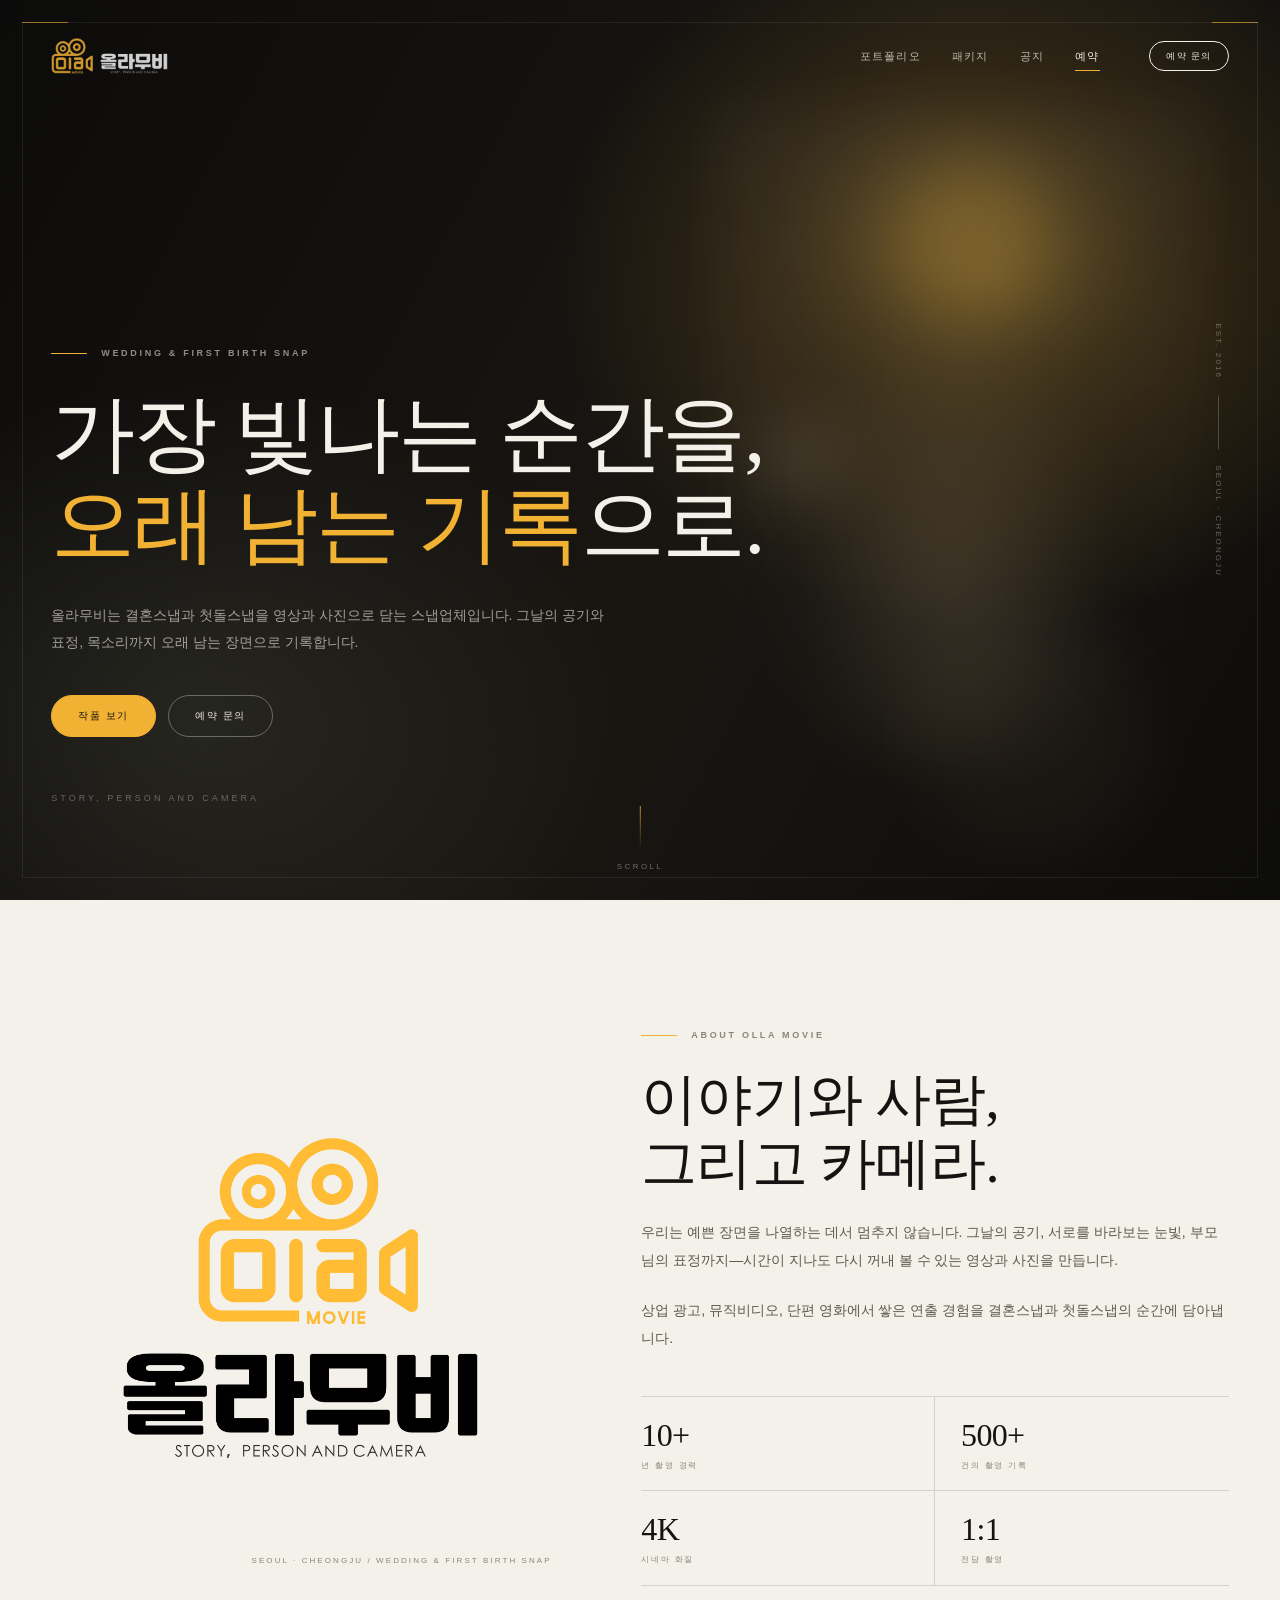
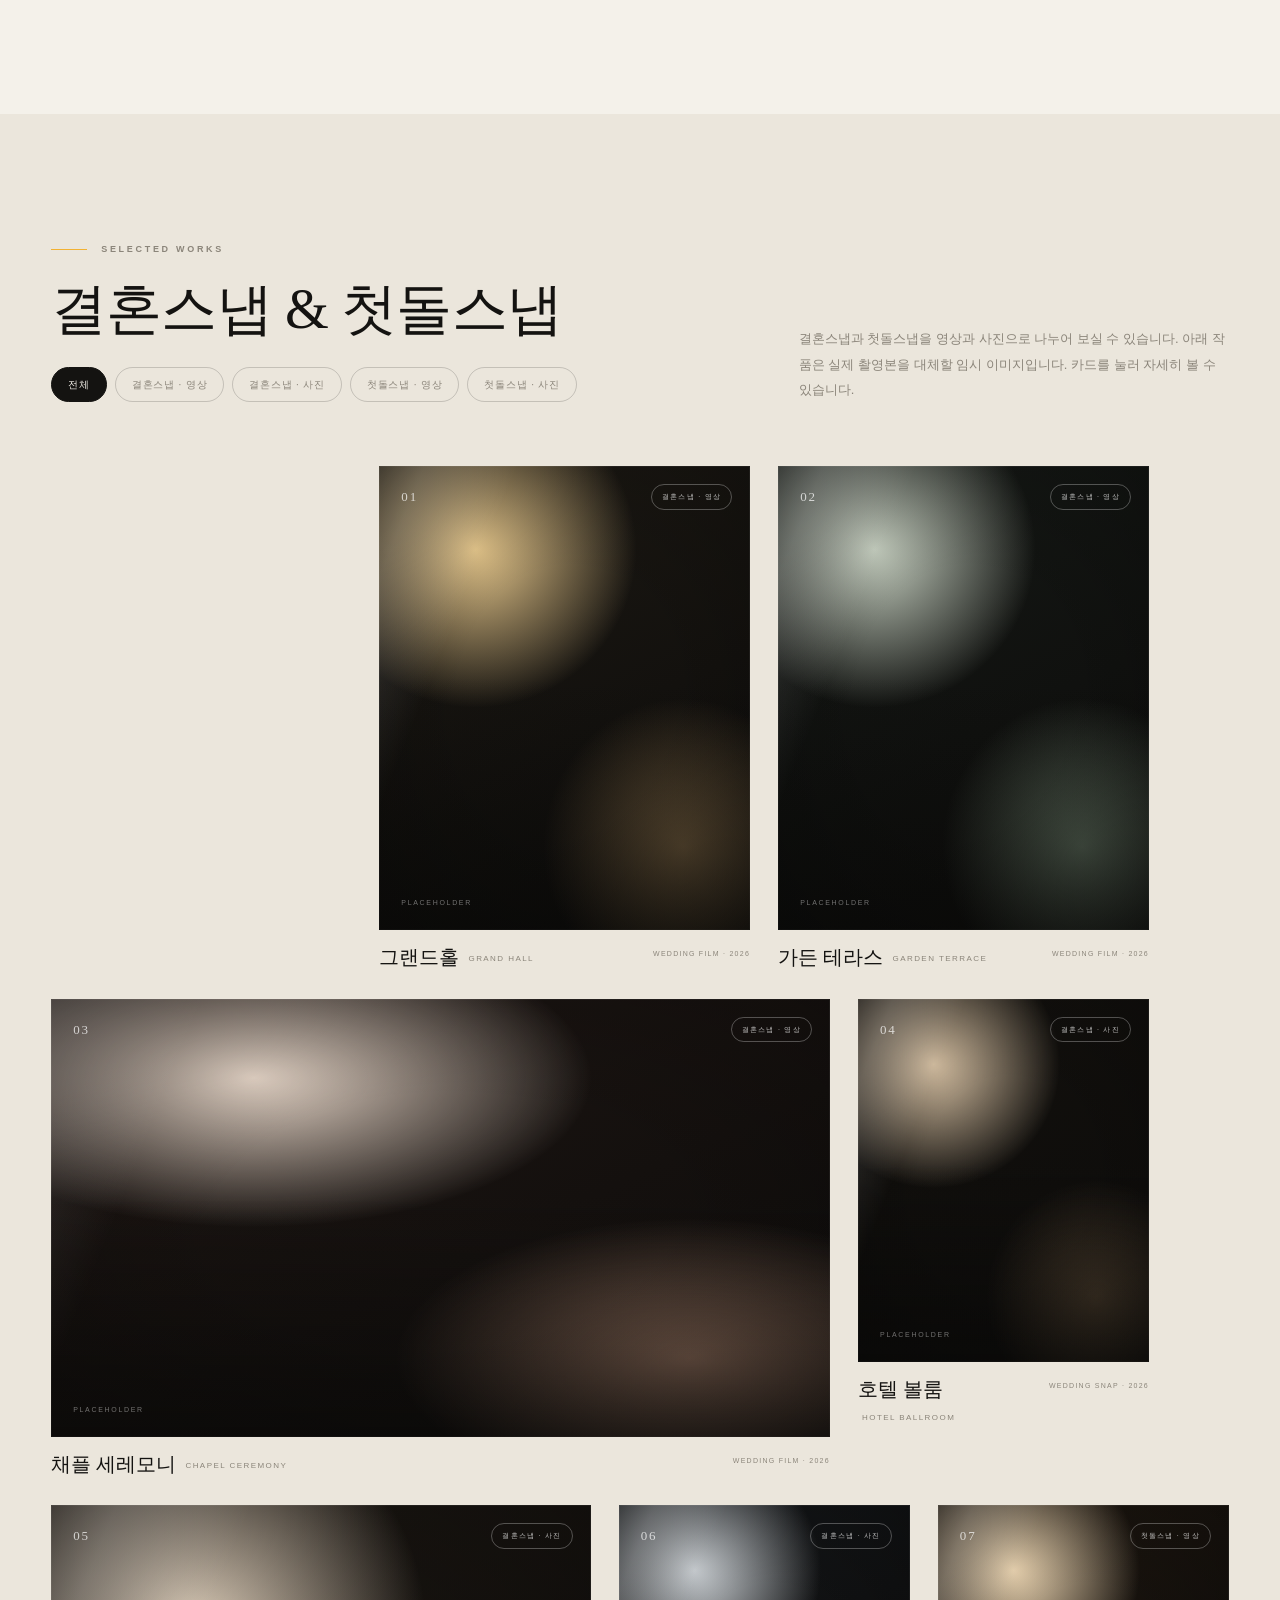
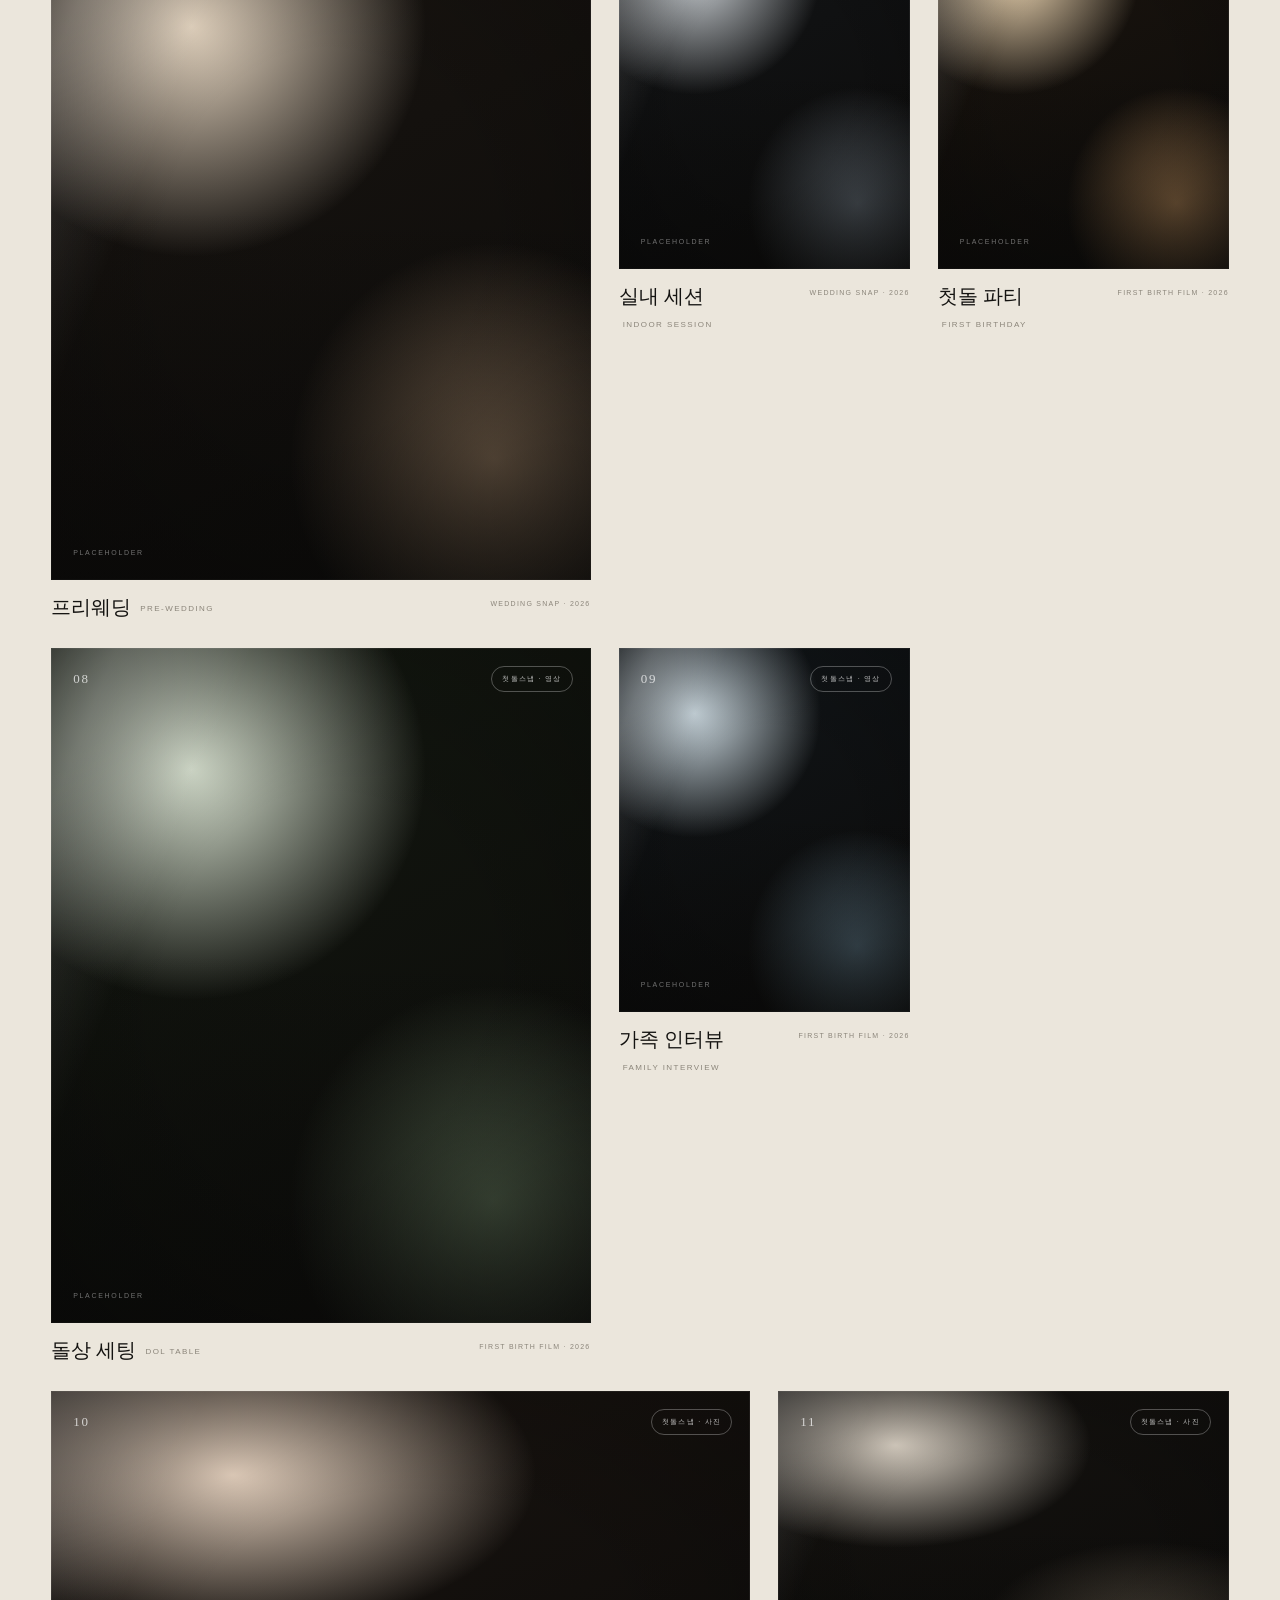
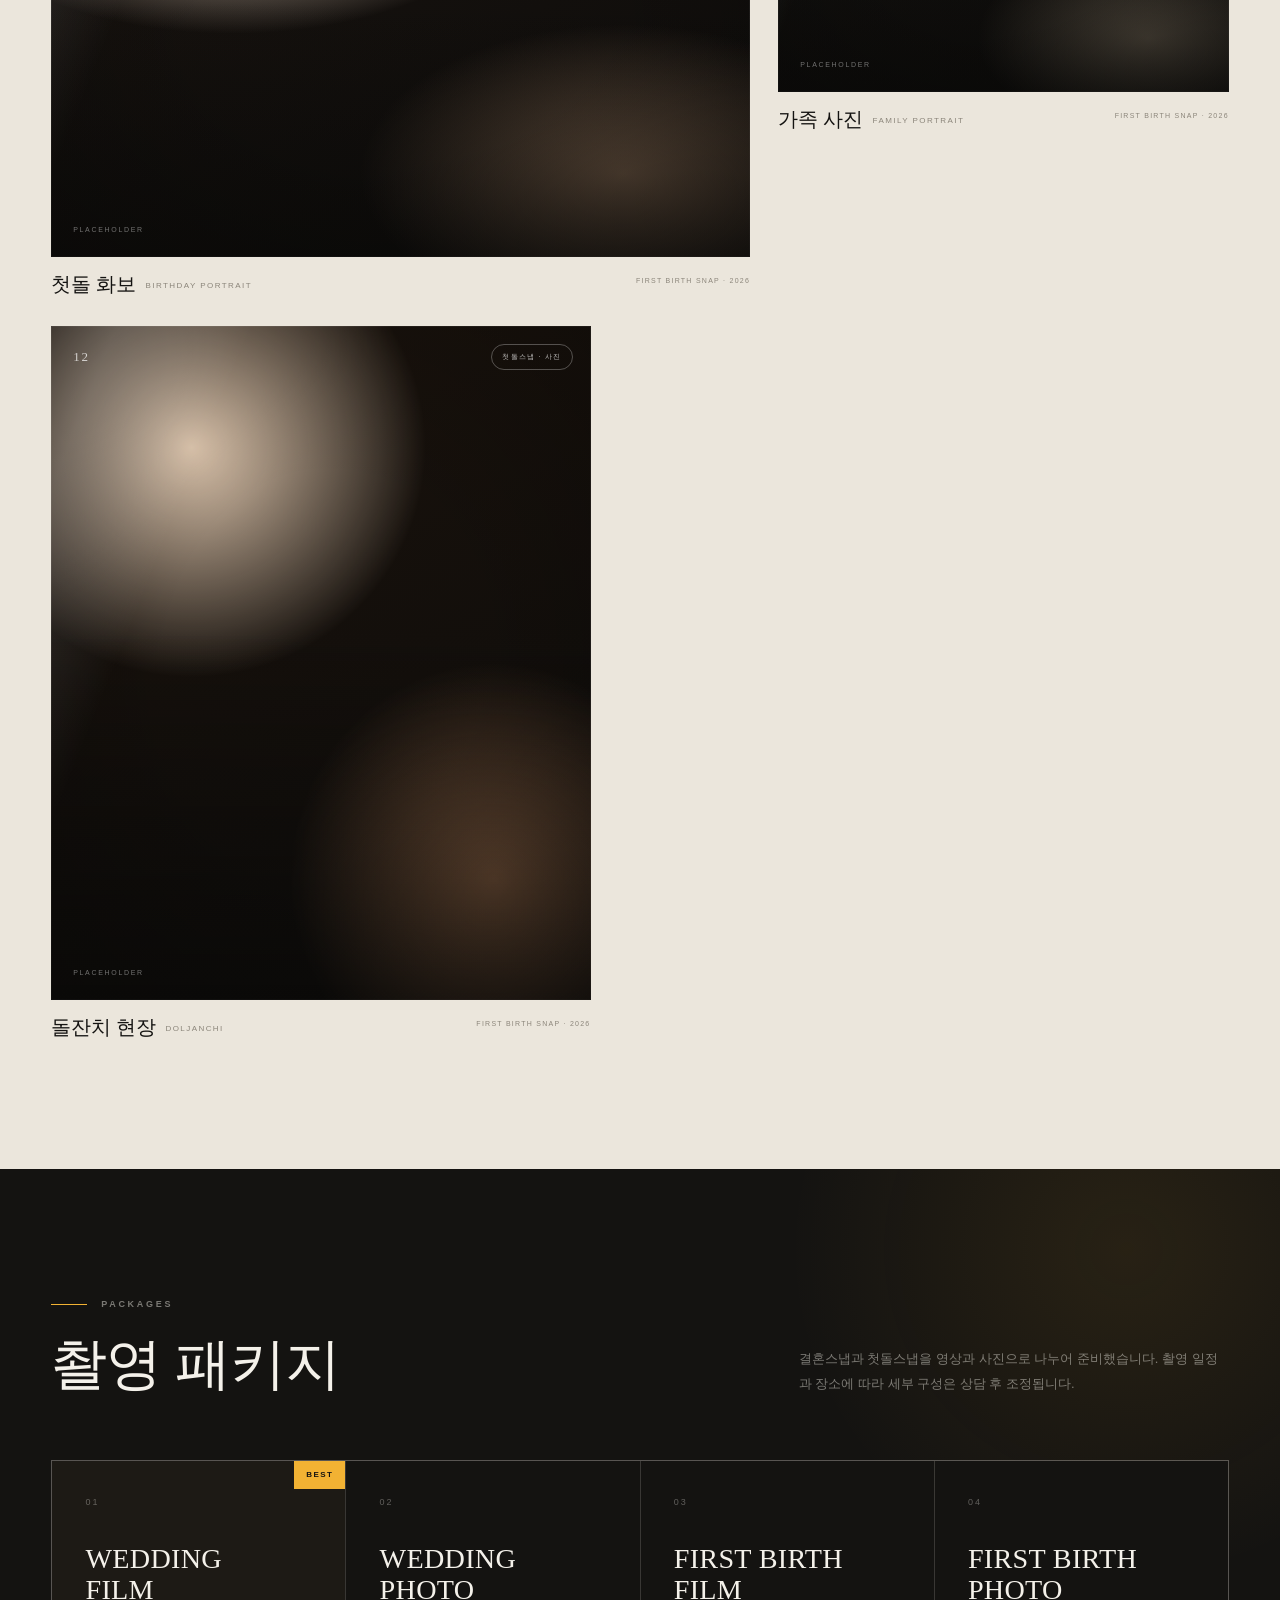
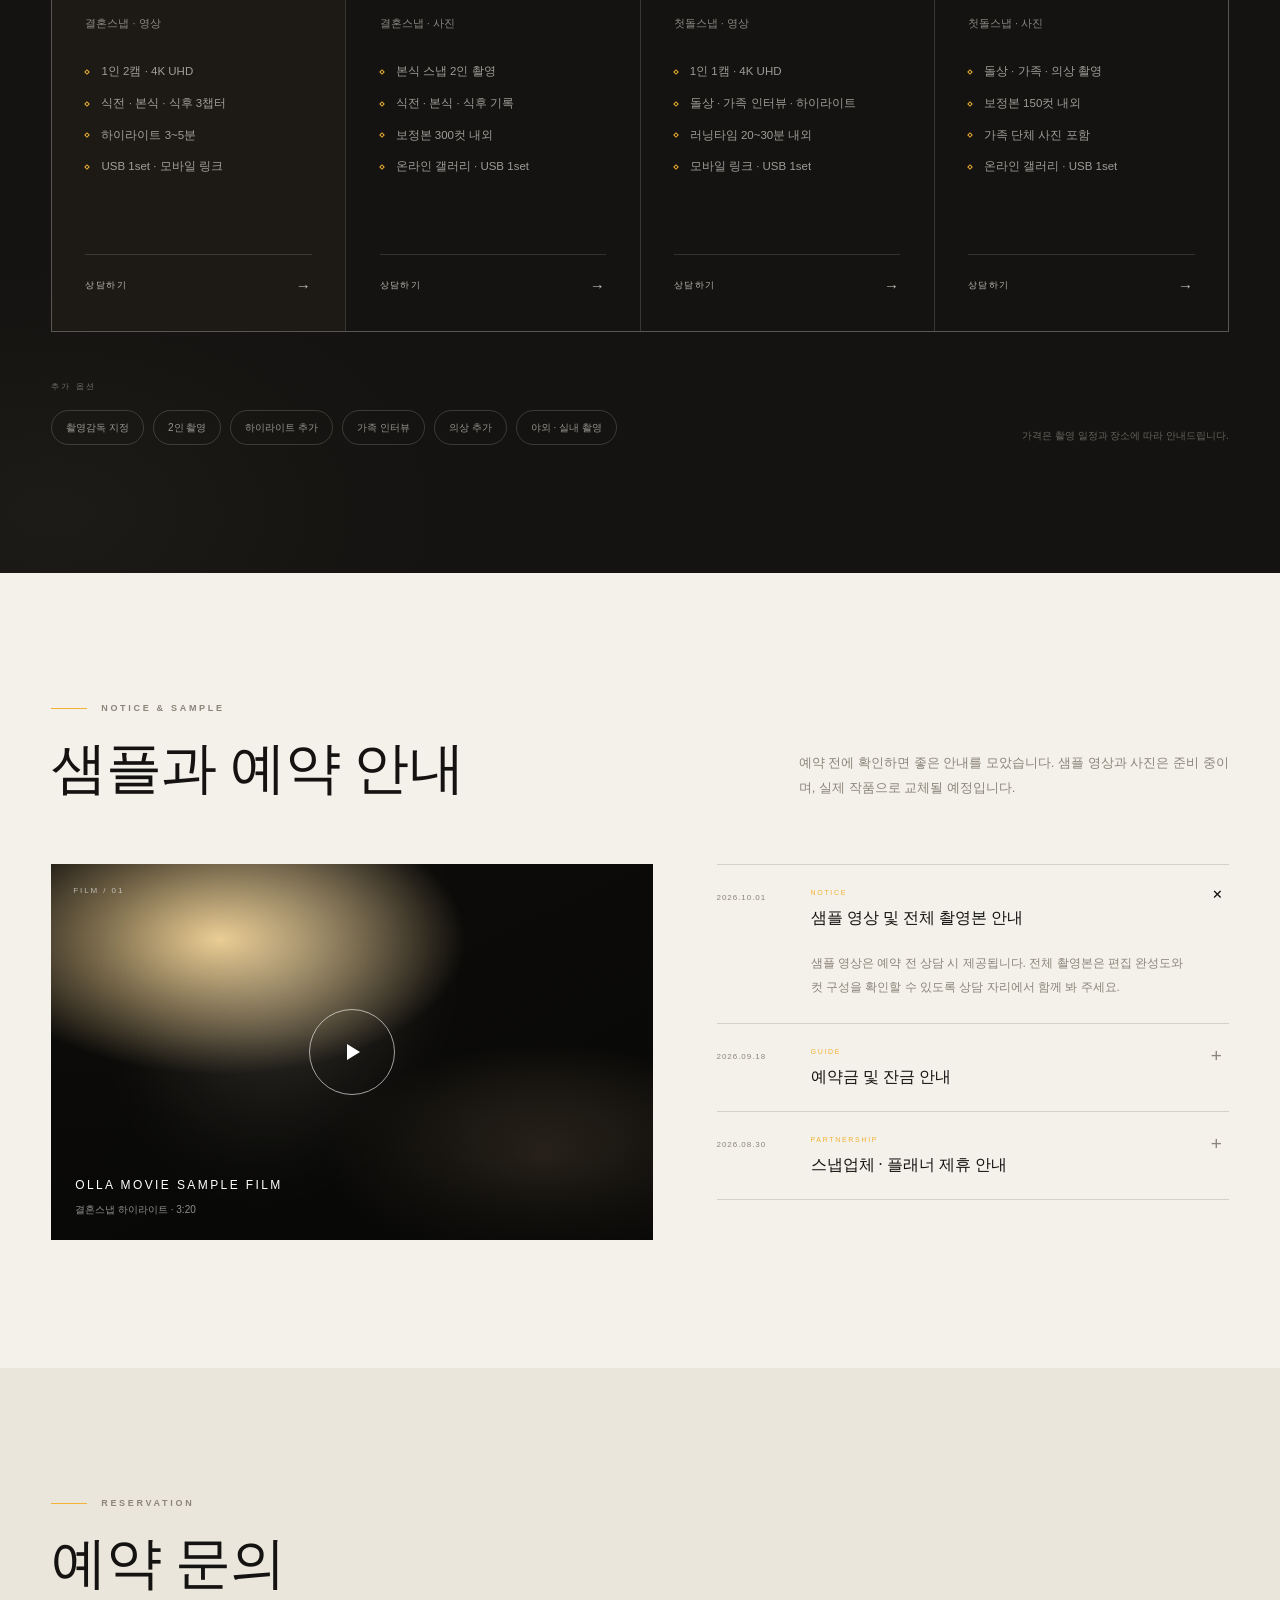
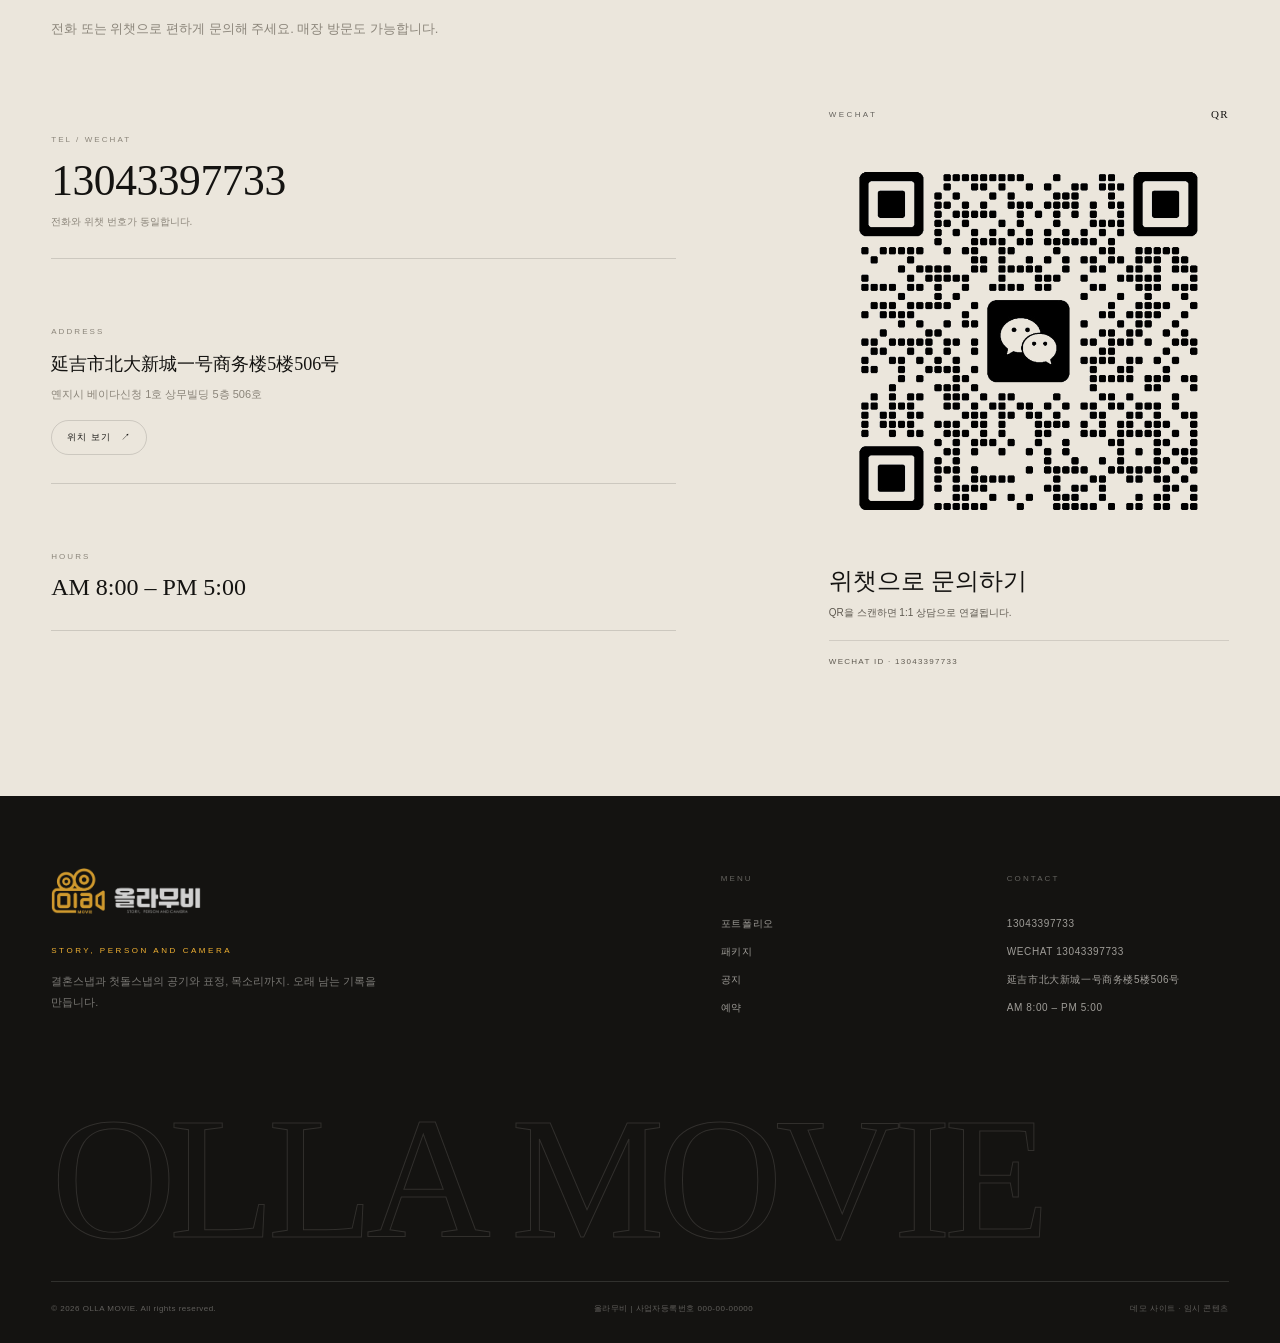
==== commit e914a053: "test1" ====
--- a/index.html
+++ b/index.html
@@ -129,6 +129,7 @@
         </div>
 
         <div class="portfolio-grid" id="portfolioGrid">
+          <video src="https://olanas.top:5667/s/preview/6b86344d34454264ae?fileId=151&path=%2F202607014MV.mp4"></video>
           <article class="p-card wide reveal" data-cat="wedding-video" data-desc="빛이 머무는 공간에서 두 사람의 첫 장면을 담았습니다. 넓은 홀의 공기까지 영상에 남기는 결혼스냅 필름입니다." style="--c1:#e8c98d;--c2:#6f5a3c;--c3:#1a1712">
             <div class="p-media">
               <span class="p-num">01</span>
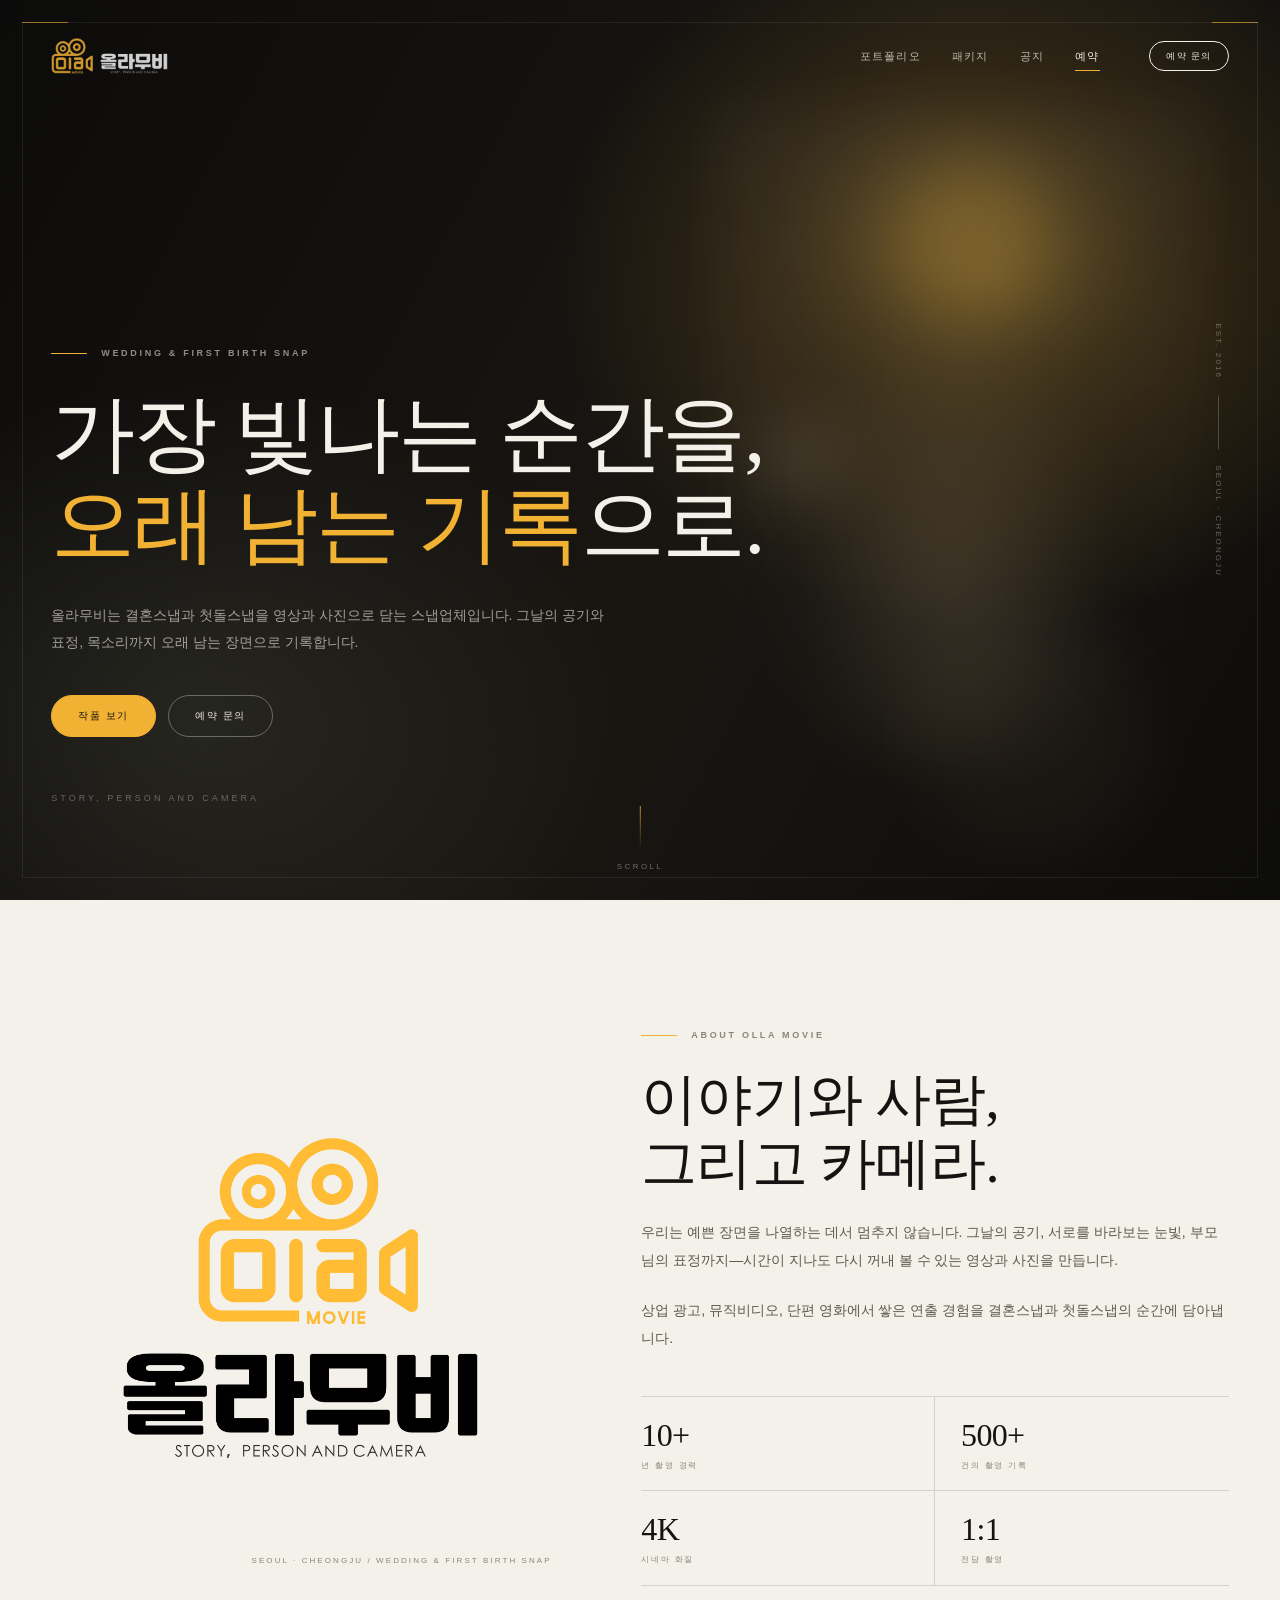
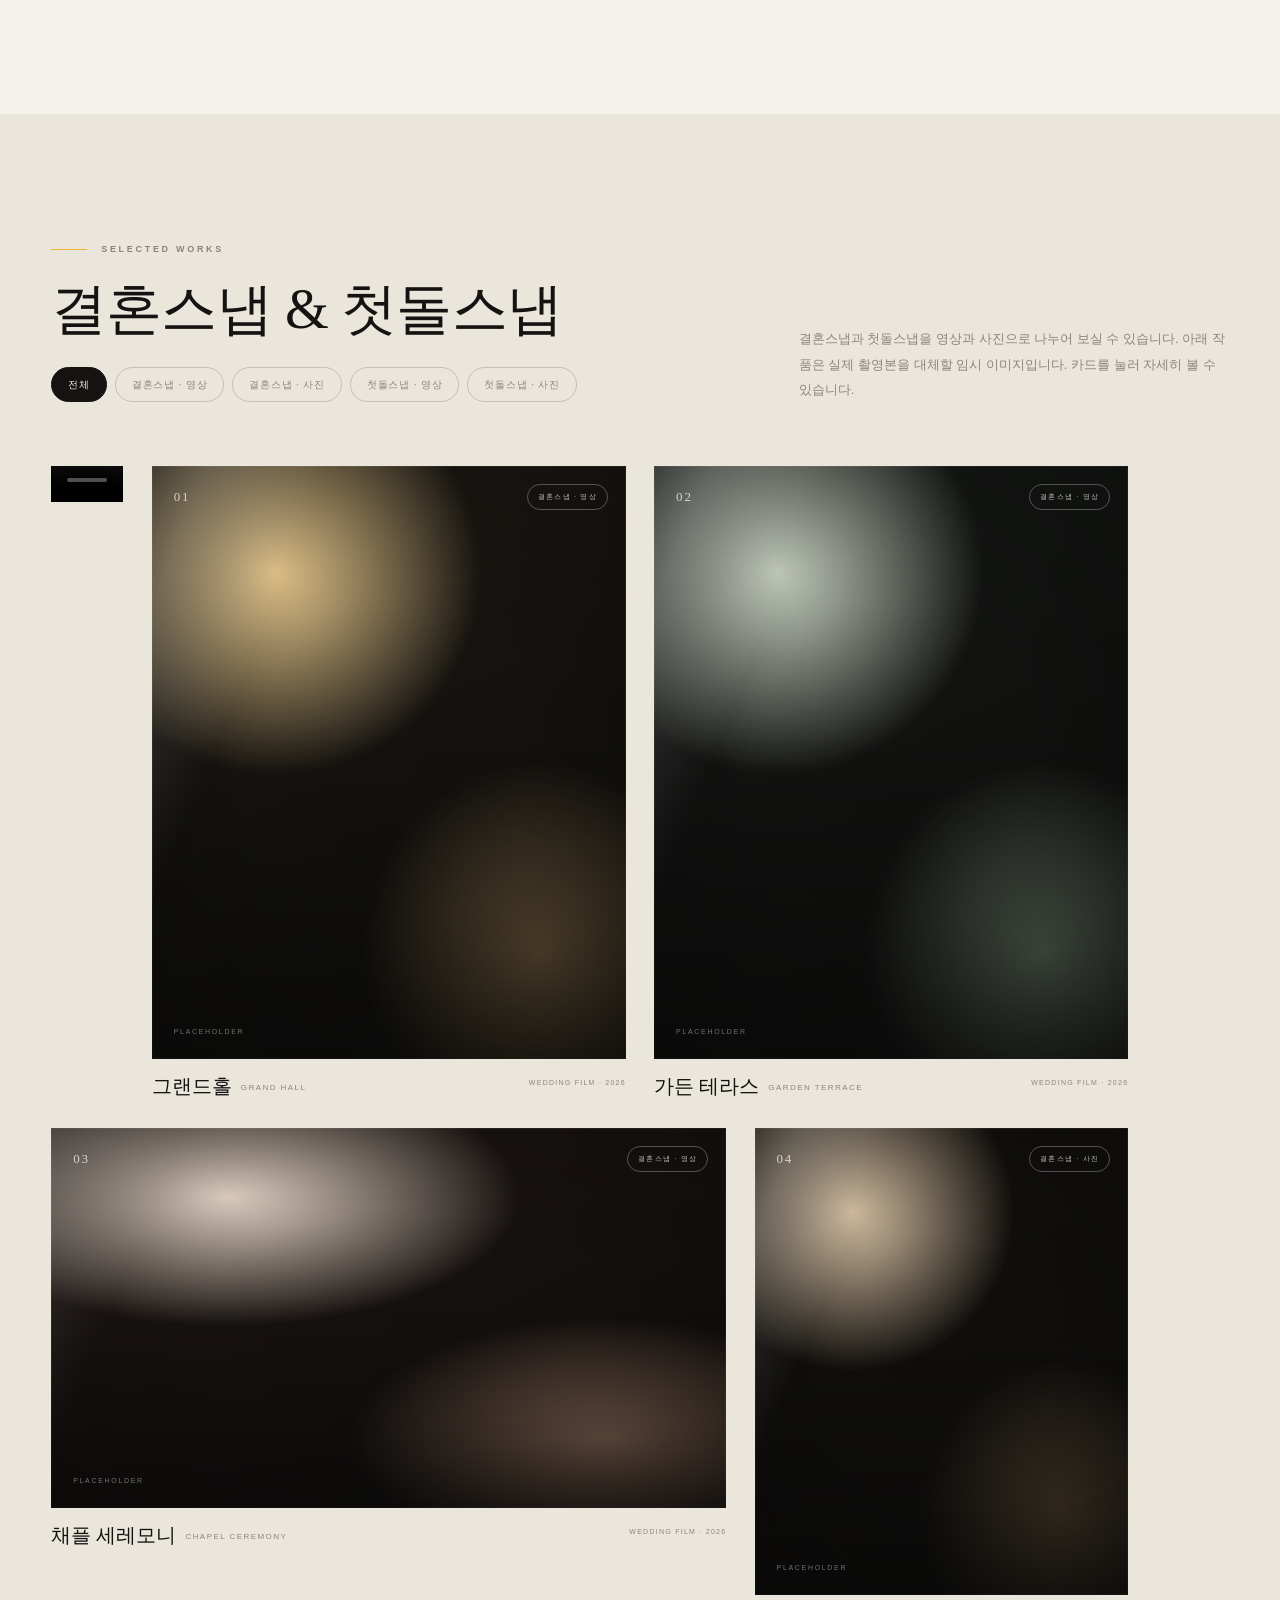
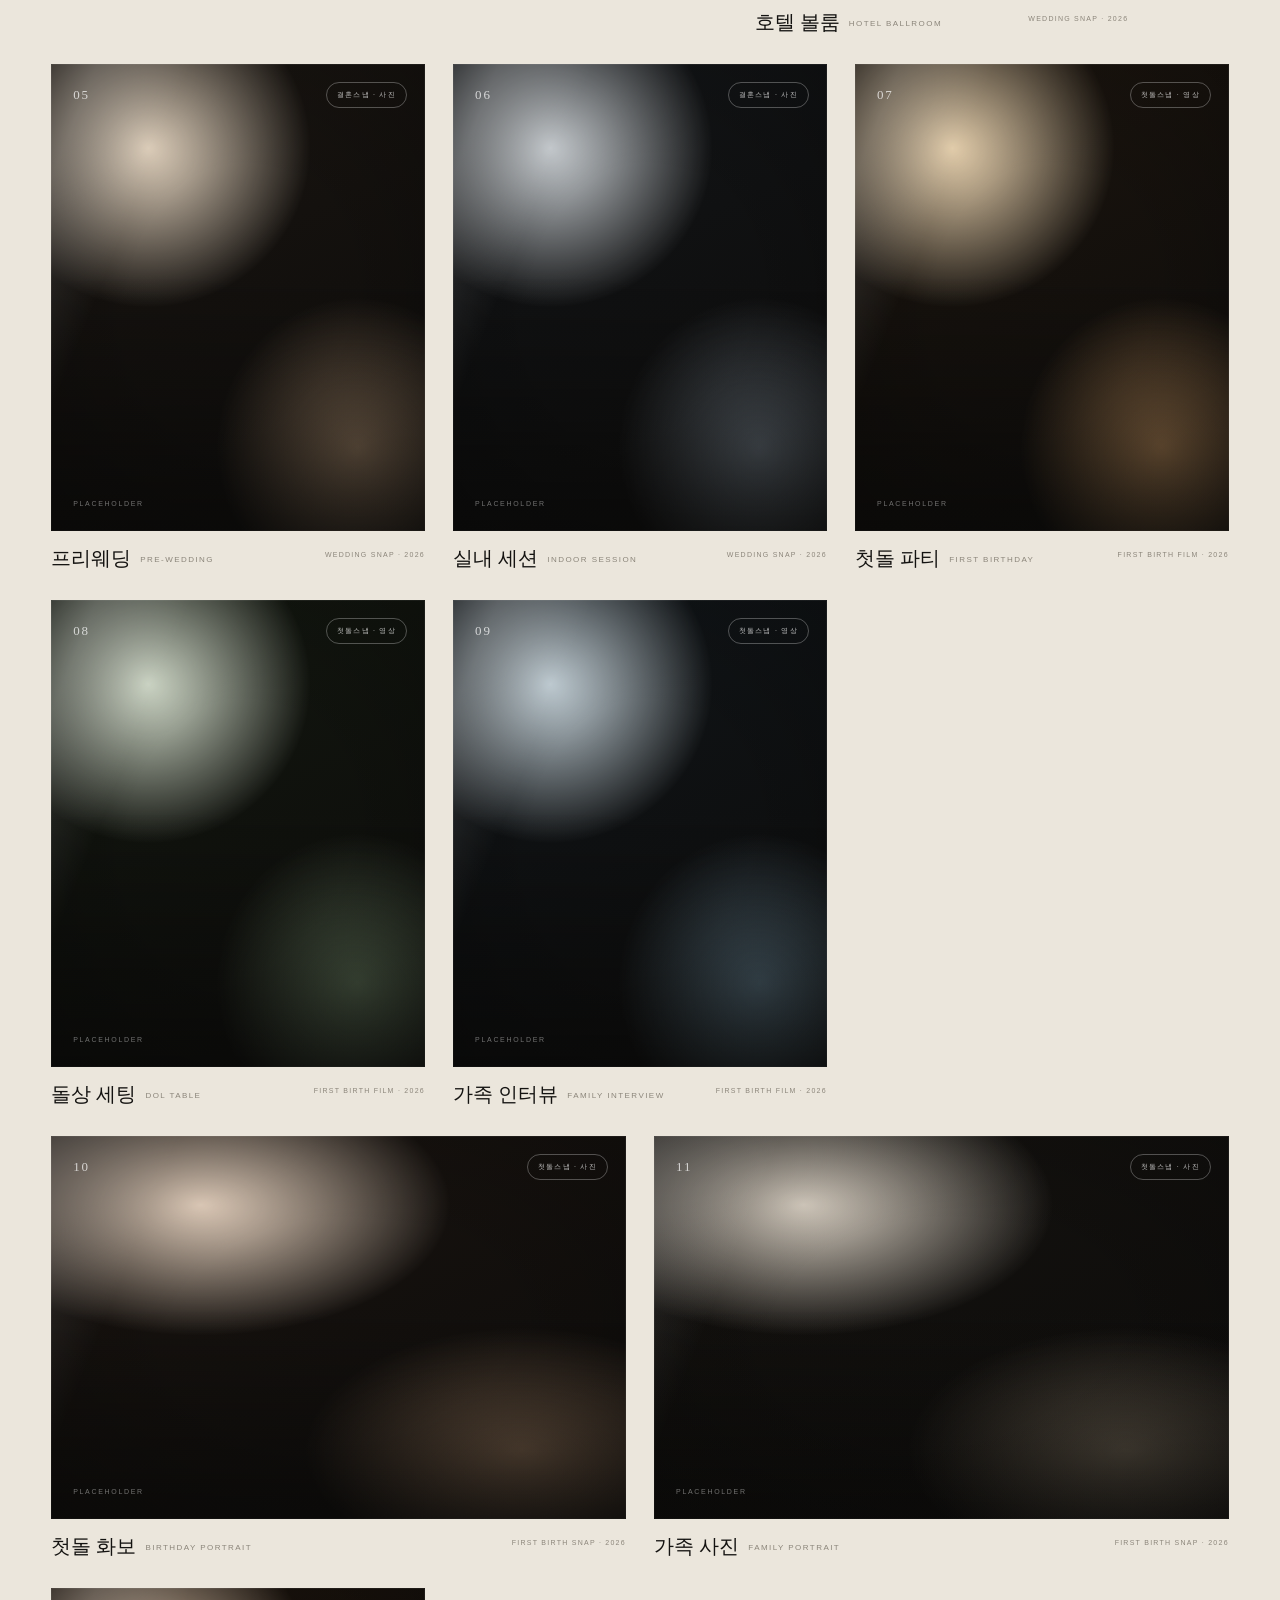
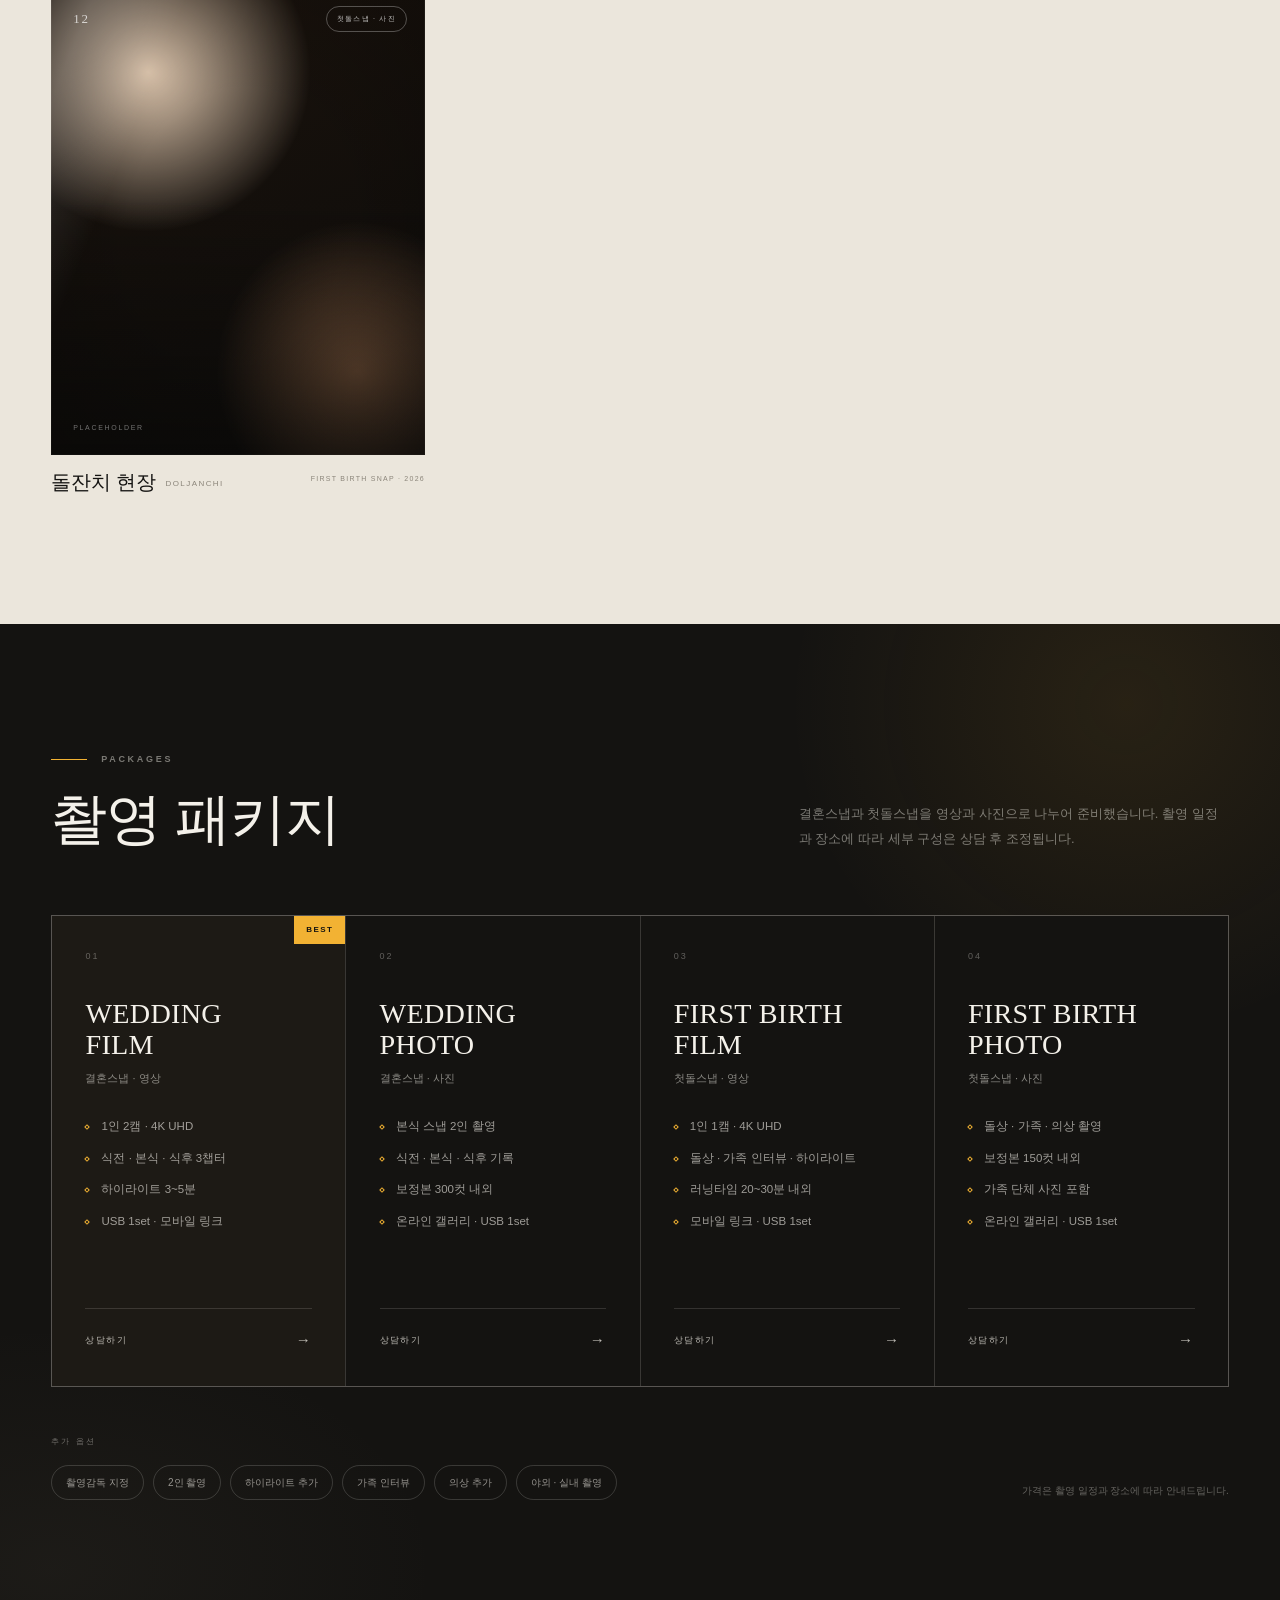
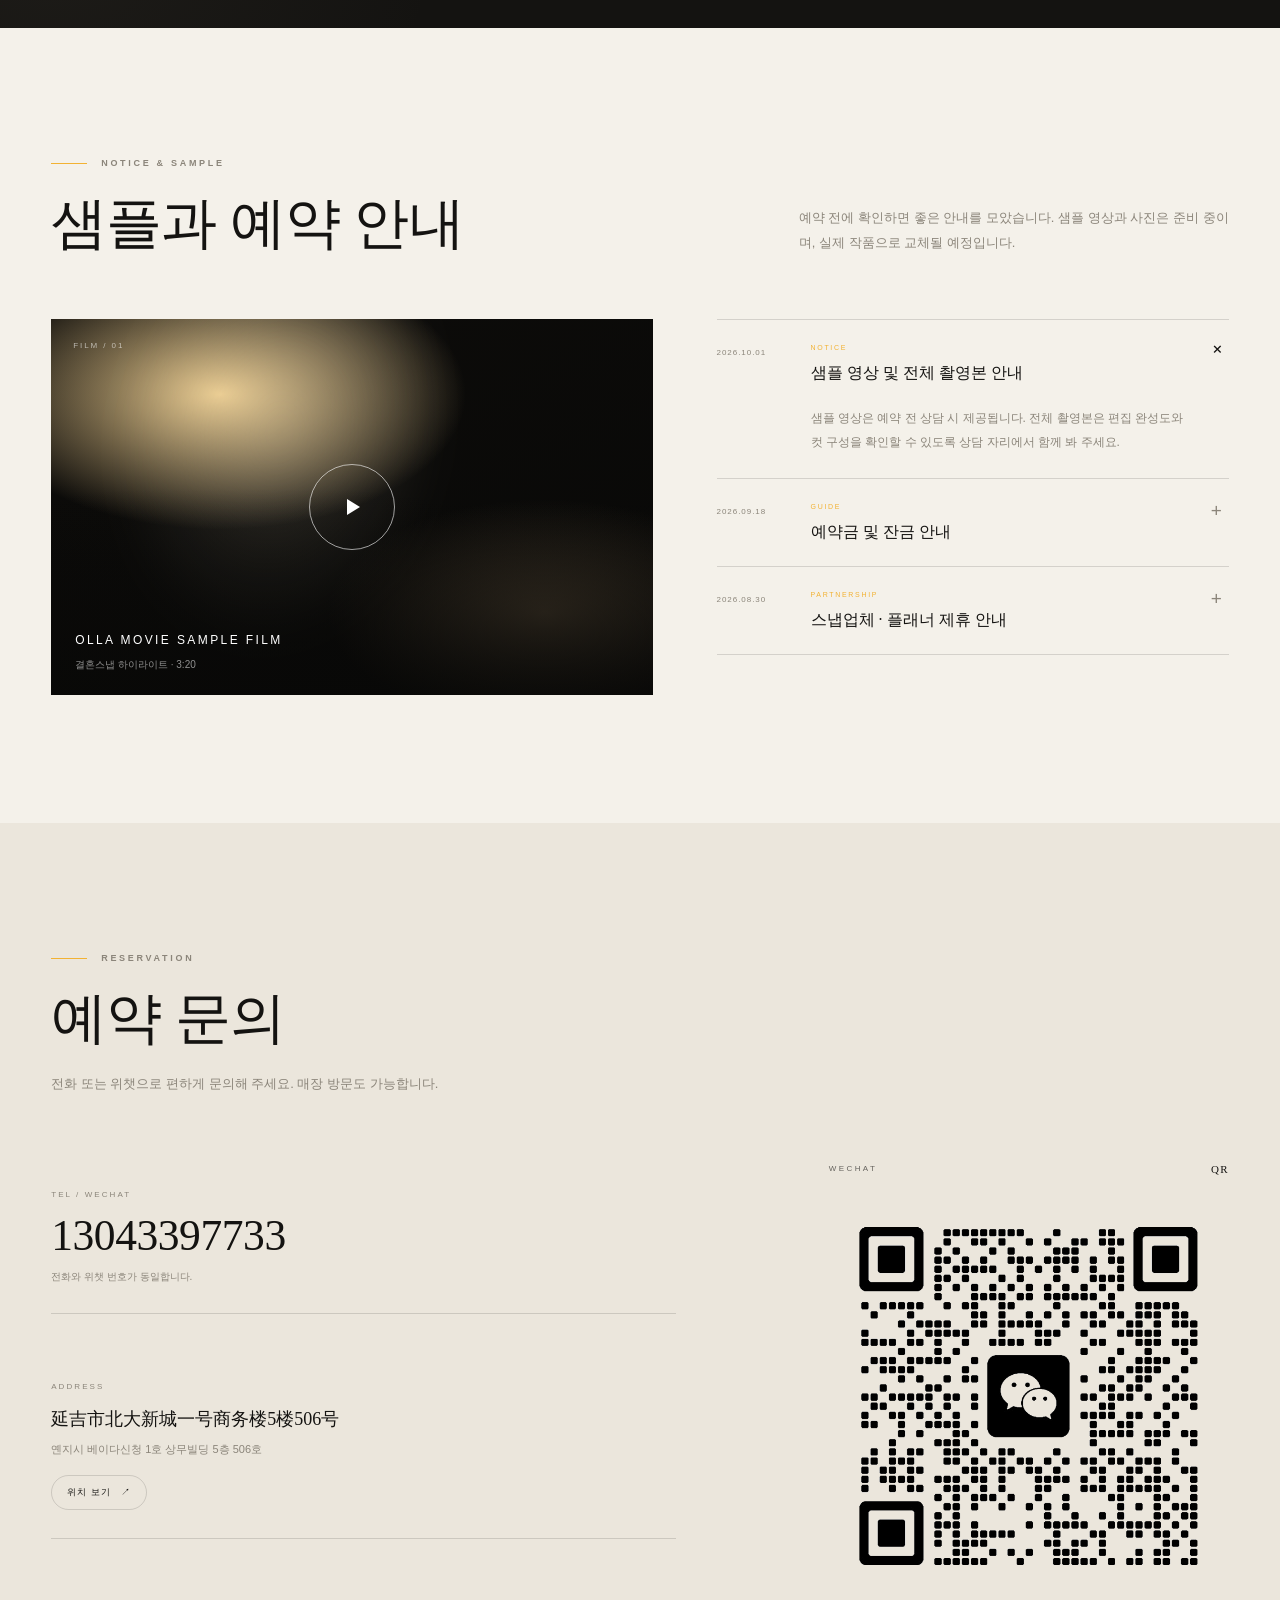
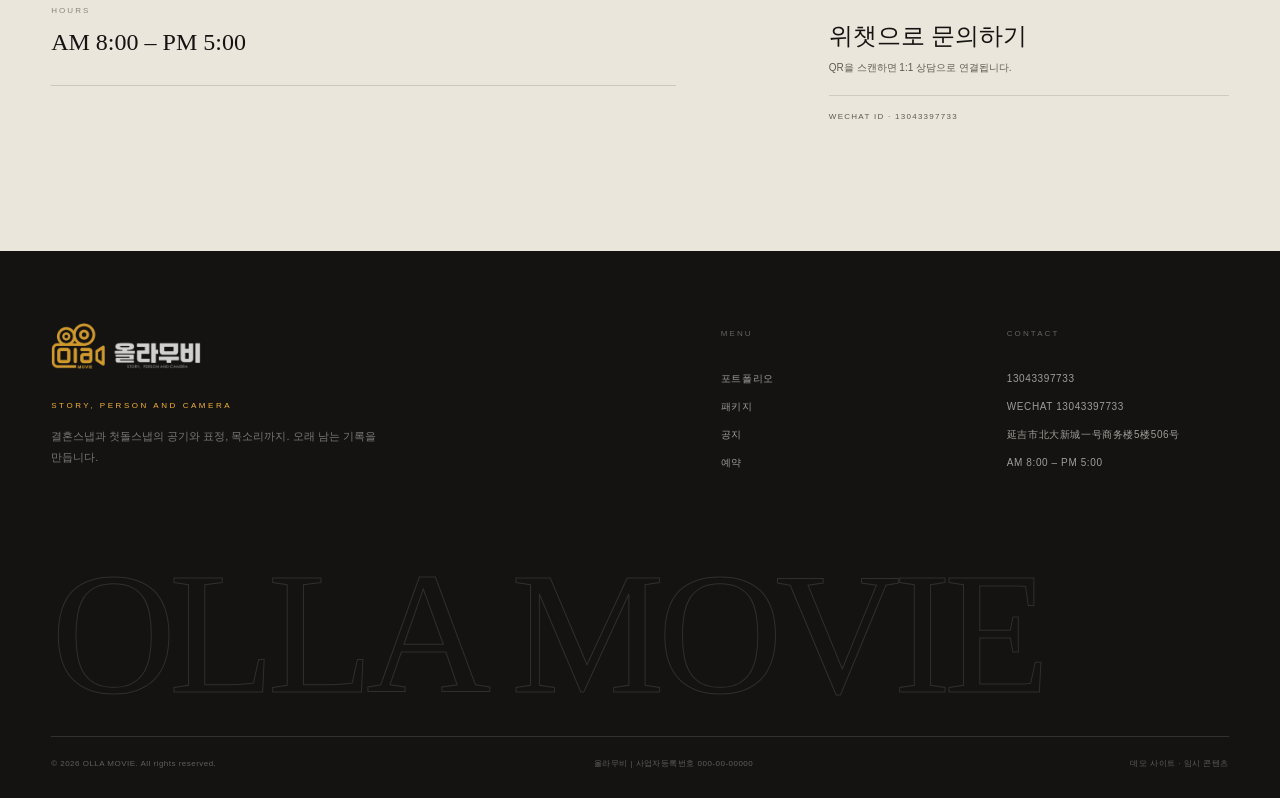
==== commit 6072cf94: "test1" ====
--- a/index.html
+++ b/index.html
@@ -129,7 +129,20 @@
         </div>
 
         <div class="portfolio-grid" id="portfolioGrid">
-          <video src="https://olanas.top:5667/s/preview/6b86344d34454264ae?fileId=151&path=%2F202607014MV.mp4"></video>
+
+          <video
+    controls
+    playsinline
+    preload="metadata"
+    style="width: 100%; max-width: 900px;"
+>
+    <source
+        src="https://olanas.top:5667/s/preview/6b86344d34454264ae?fileId=151&amp;path=%2F202607014MV.mp4"
+        type="video/mp4"
+    >
+    您的浏览器不支持视频播放。
+</video>
+
           <article class="p-card wide reveal" data-cat="wedding-video" data-desc="빛이 머무는 공간에서 두 사람의 첫 장면을 담았습니다. 넓은 홀의 공기까지 영상에 남기는 결혼스냅 필름입니다." style="--c1:#e8c98d;--c2:#6f5a3c;--c3:#1a1712">
             <div class="p-media">
               <span class="p-num">01</span>
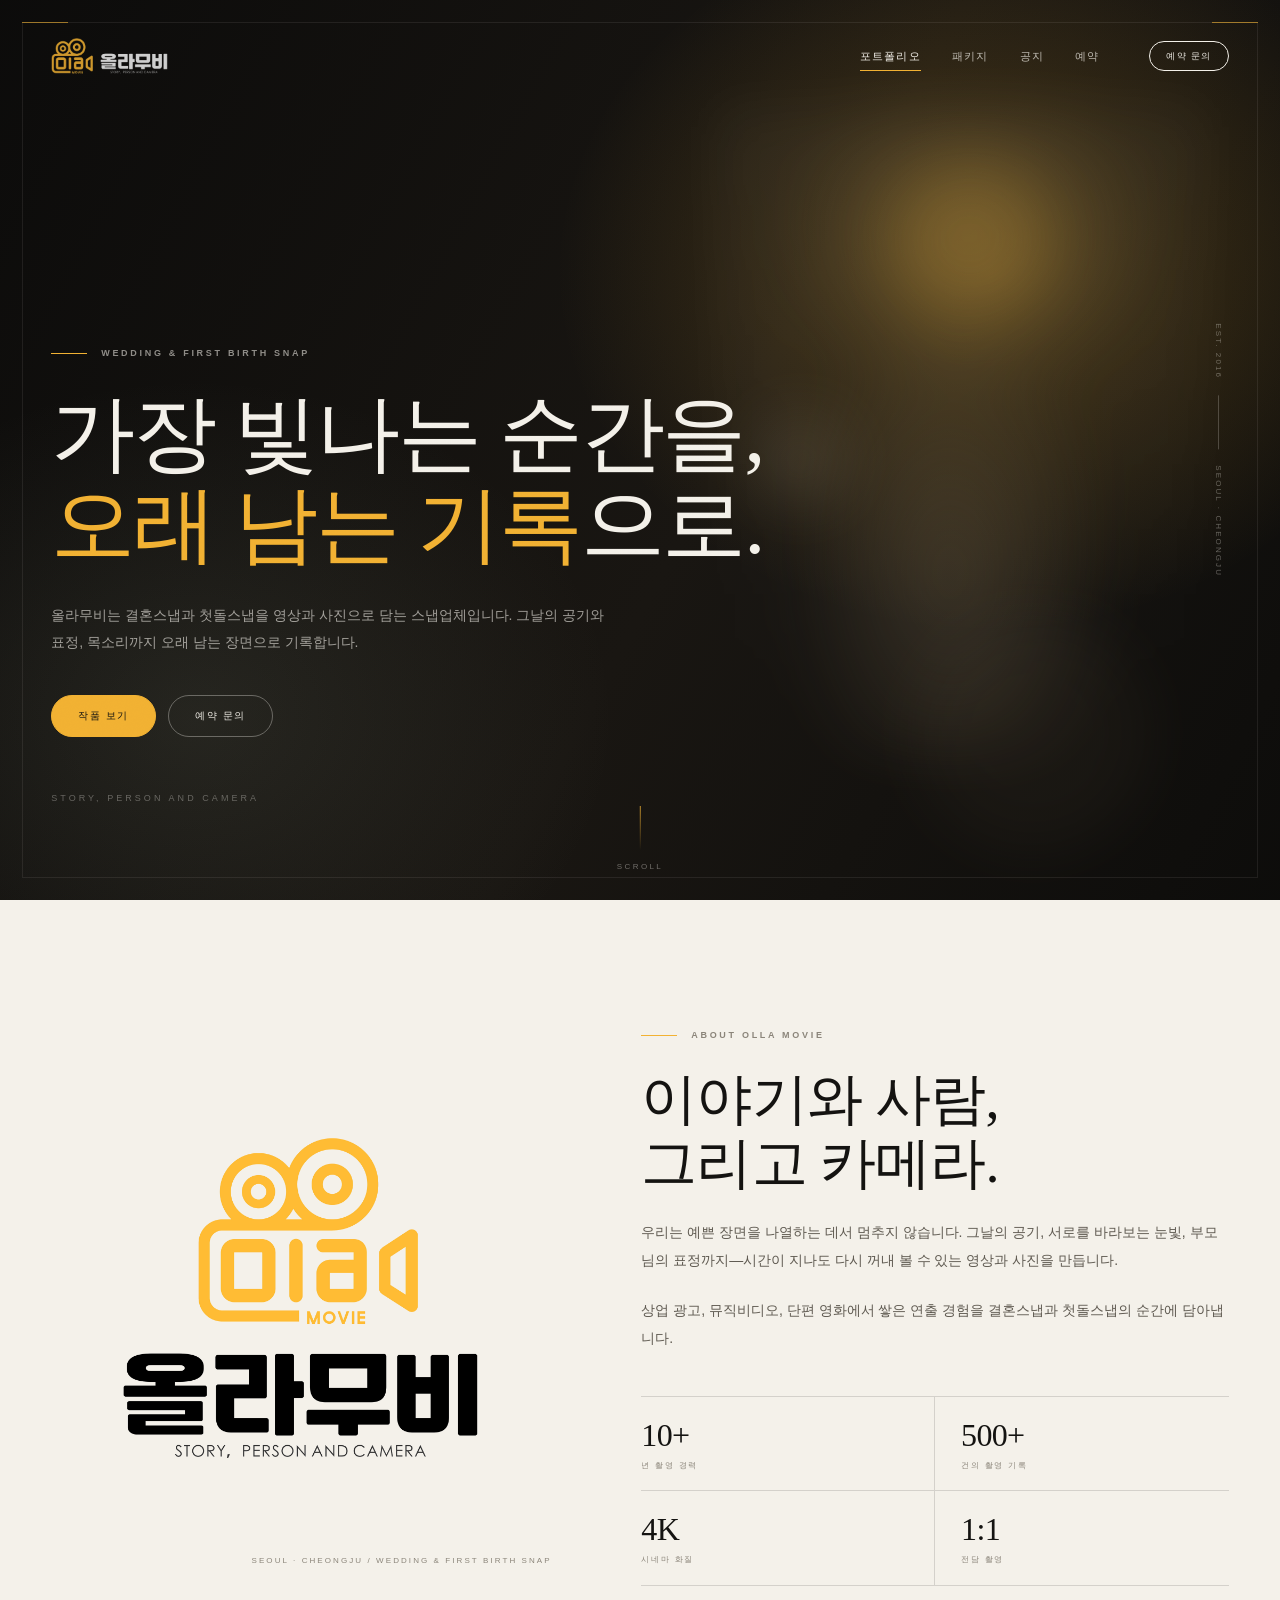
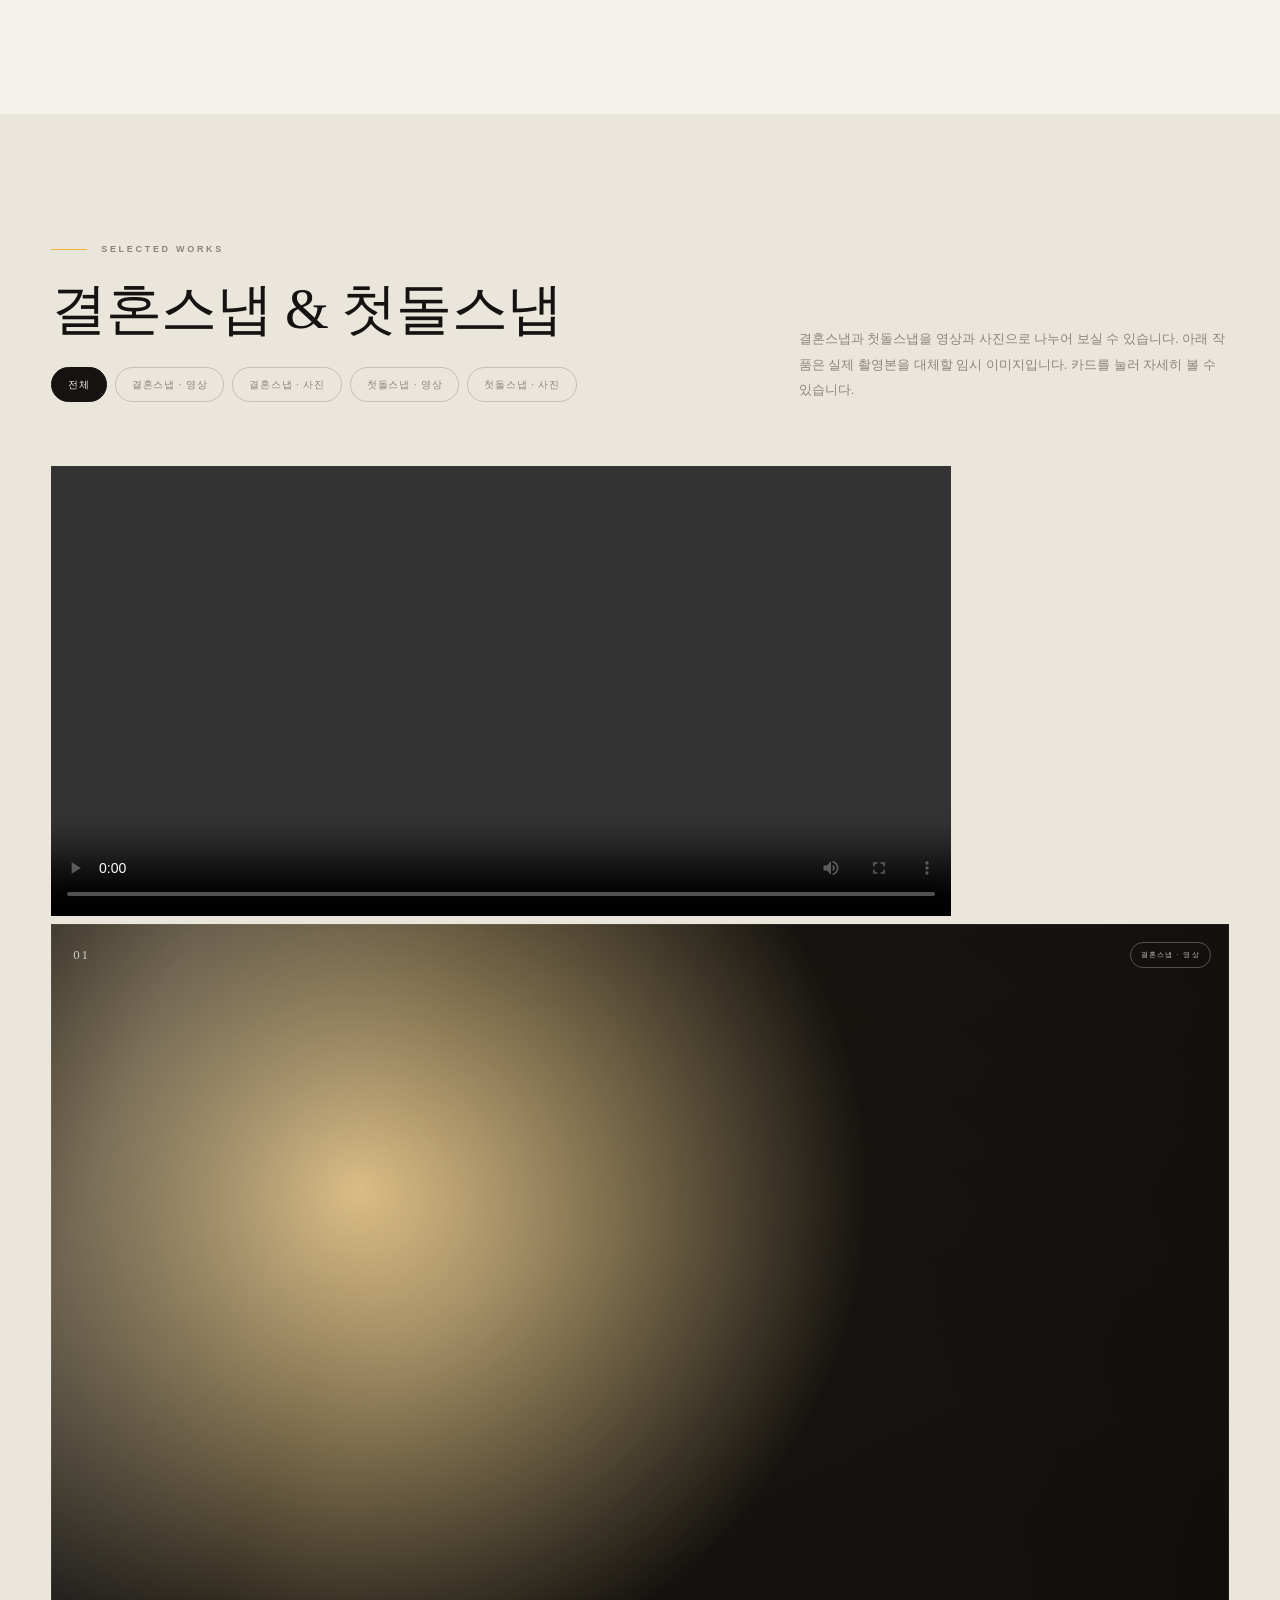
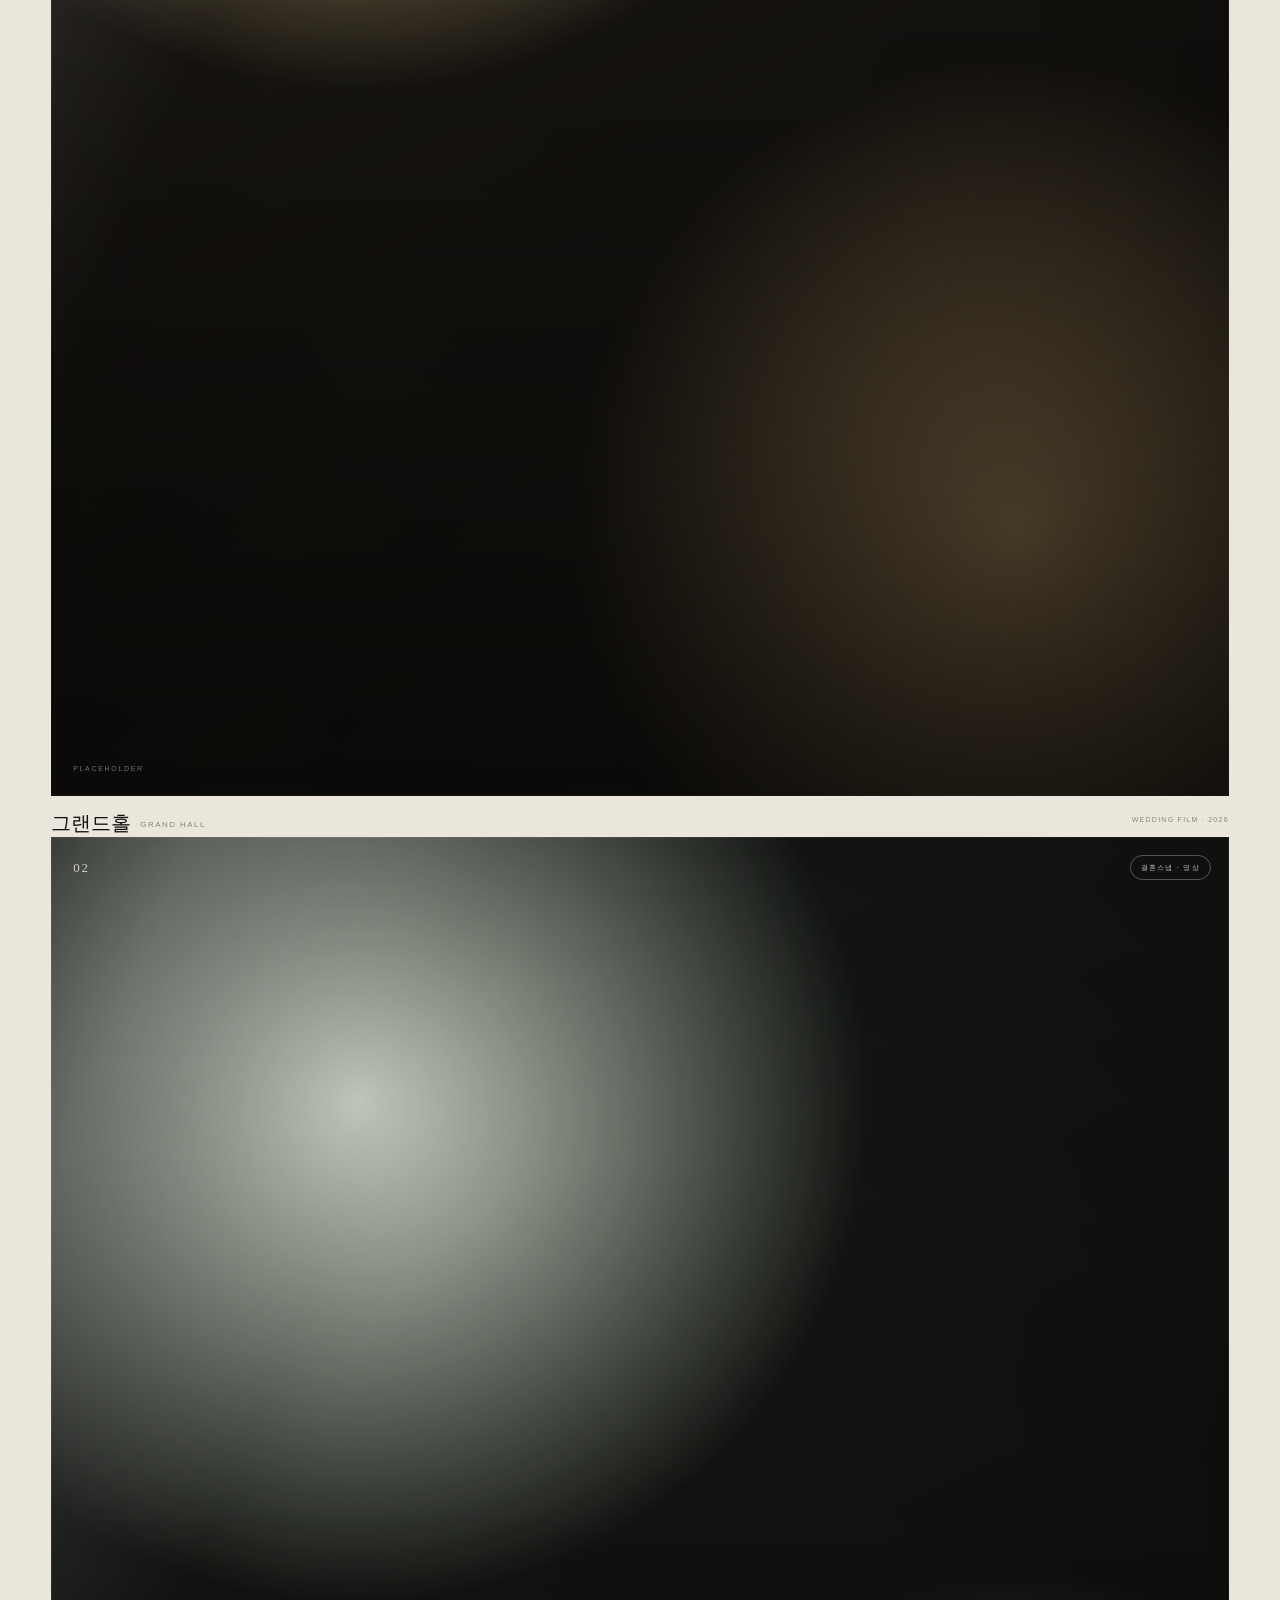
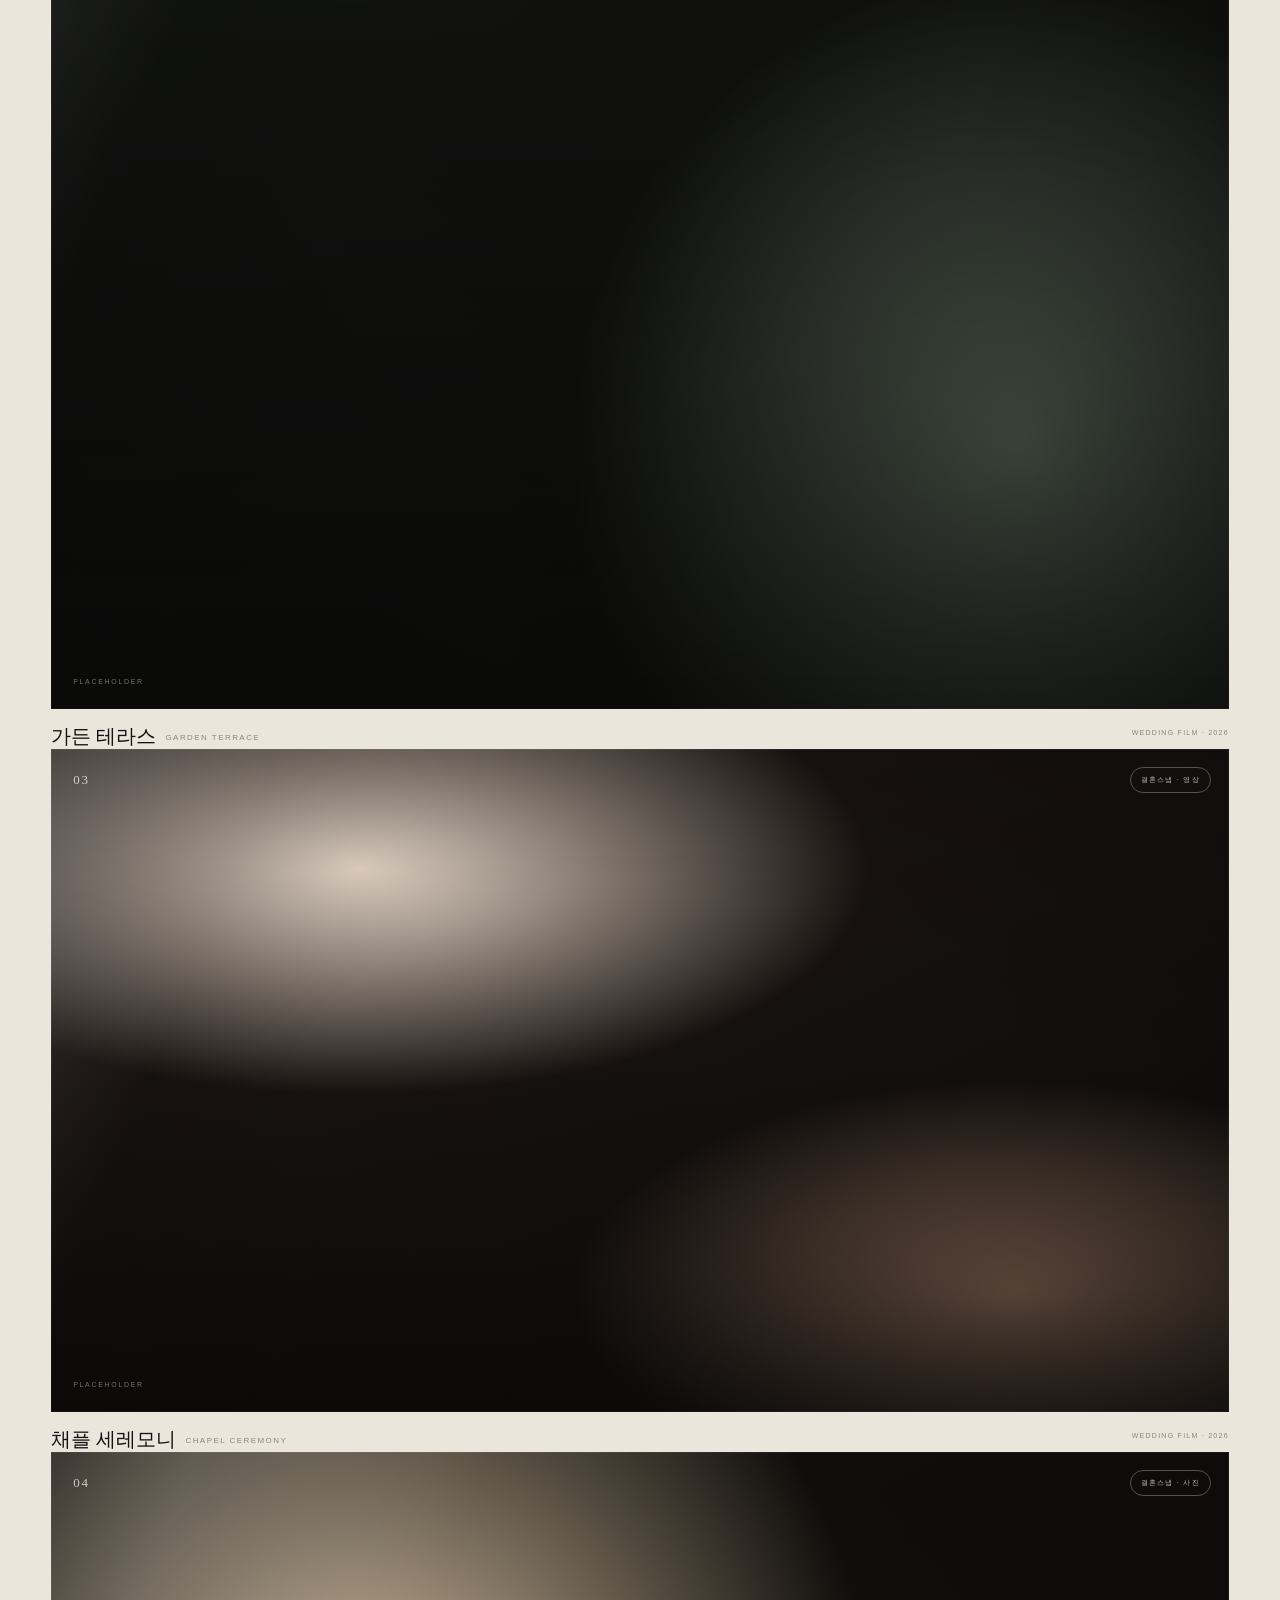
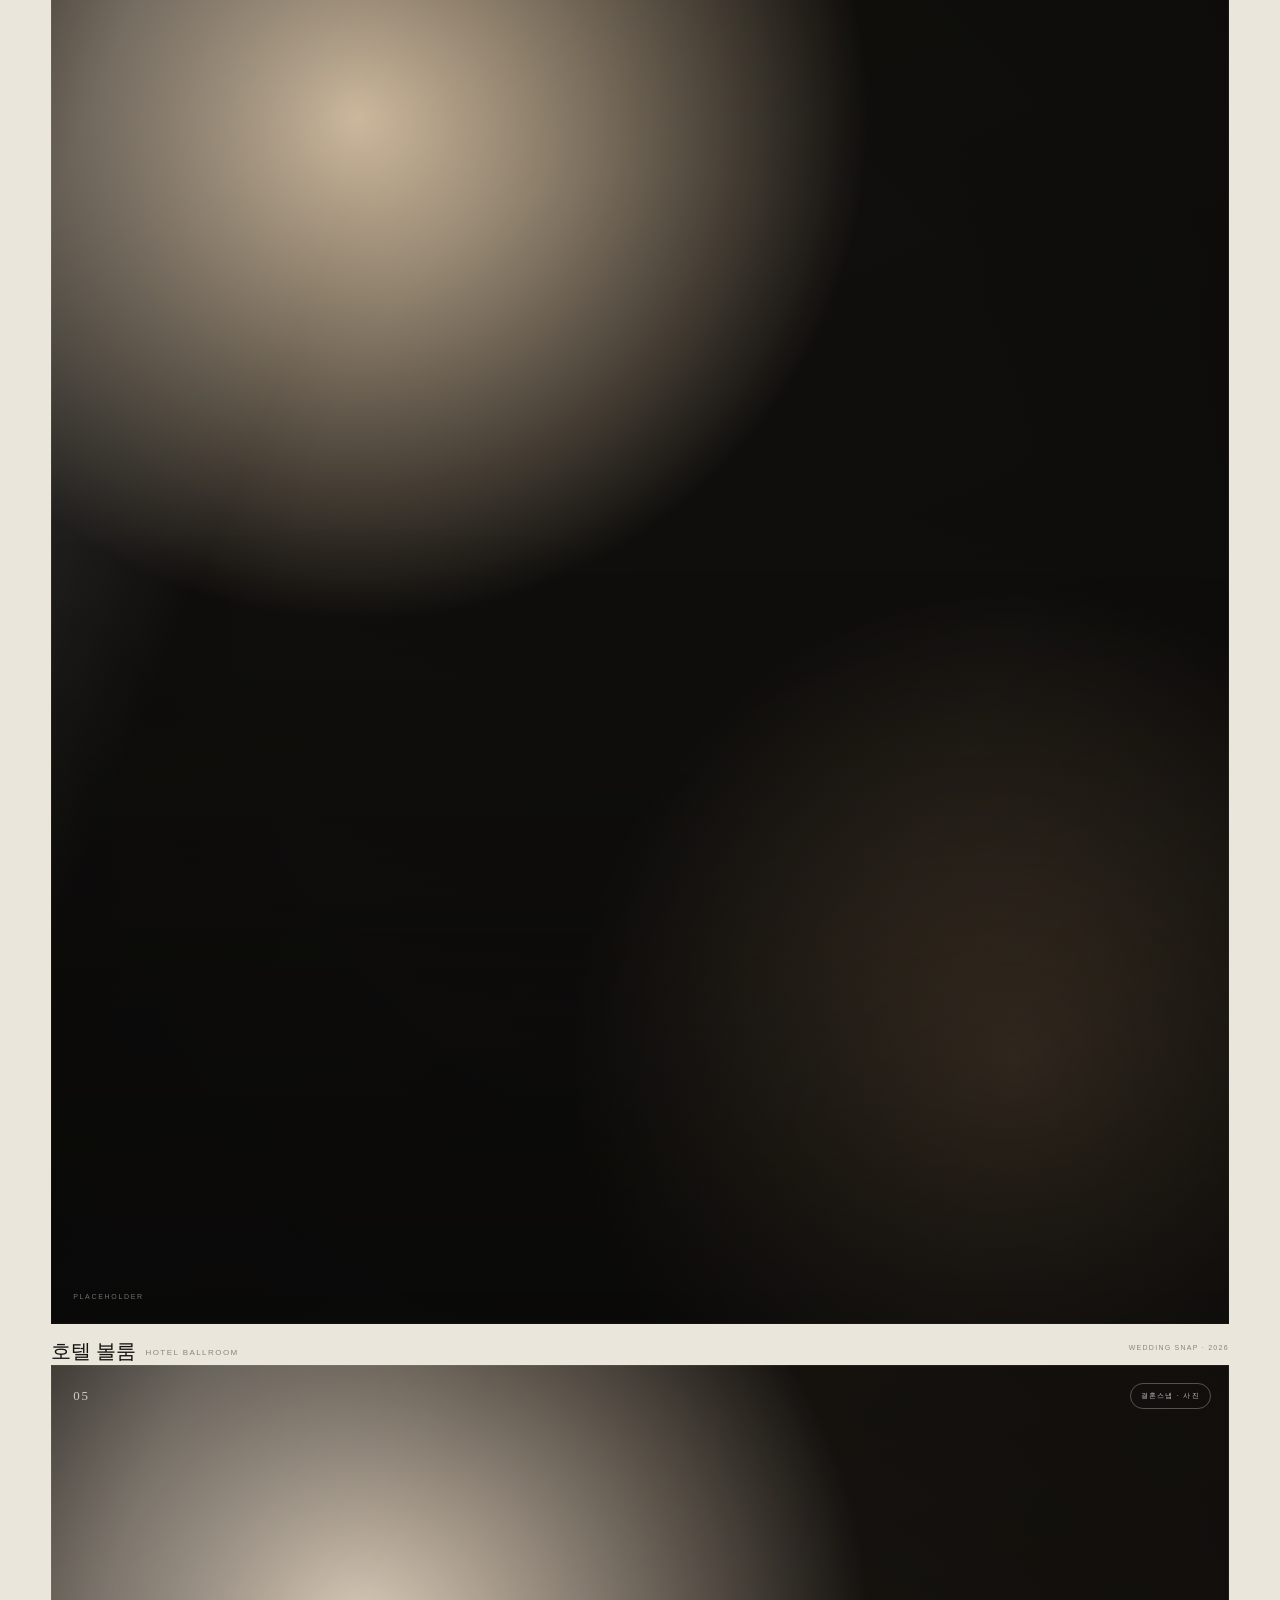
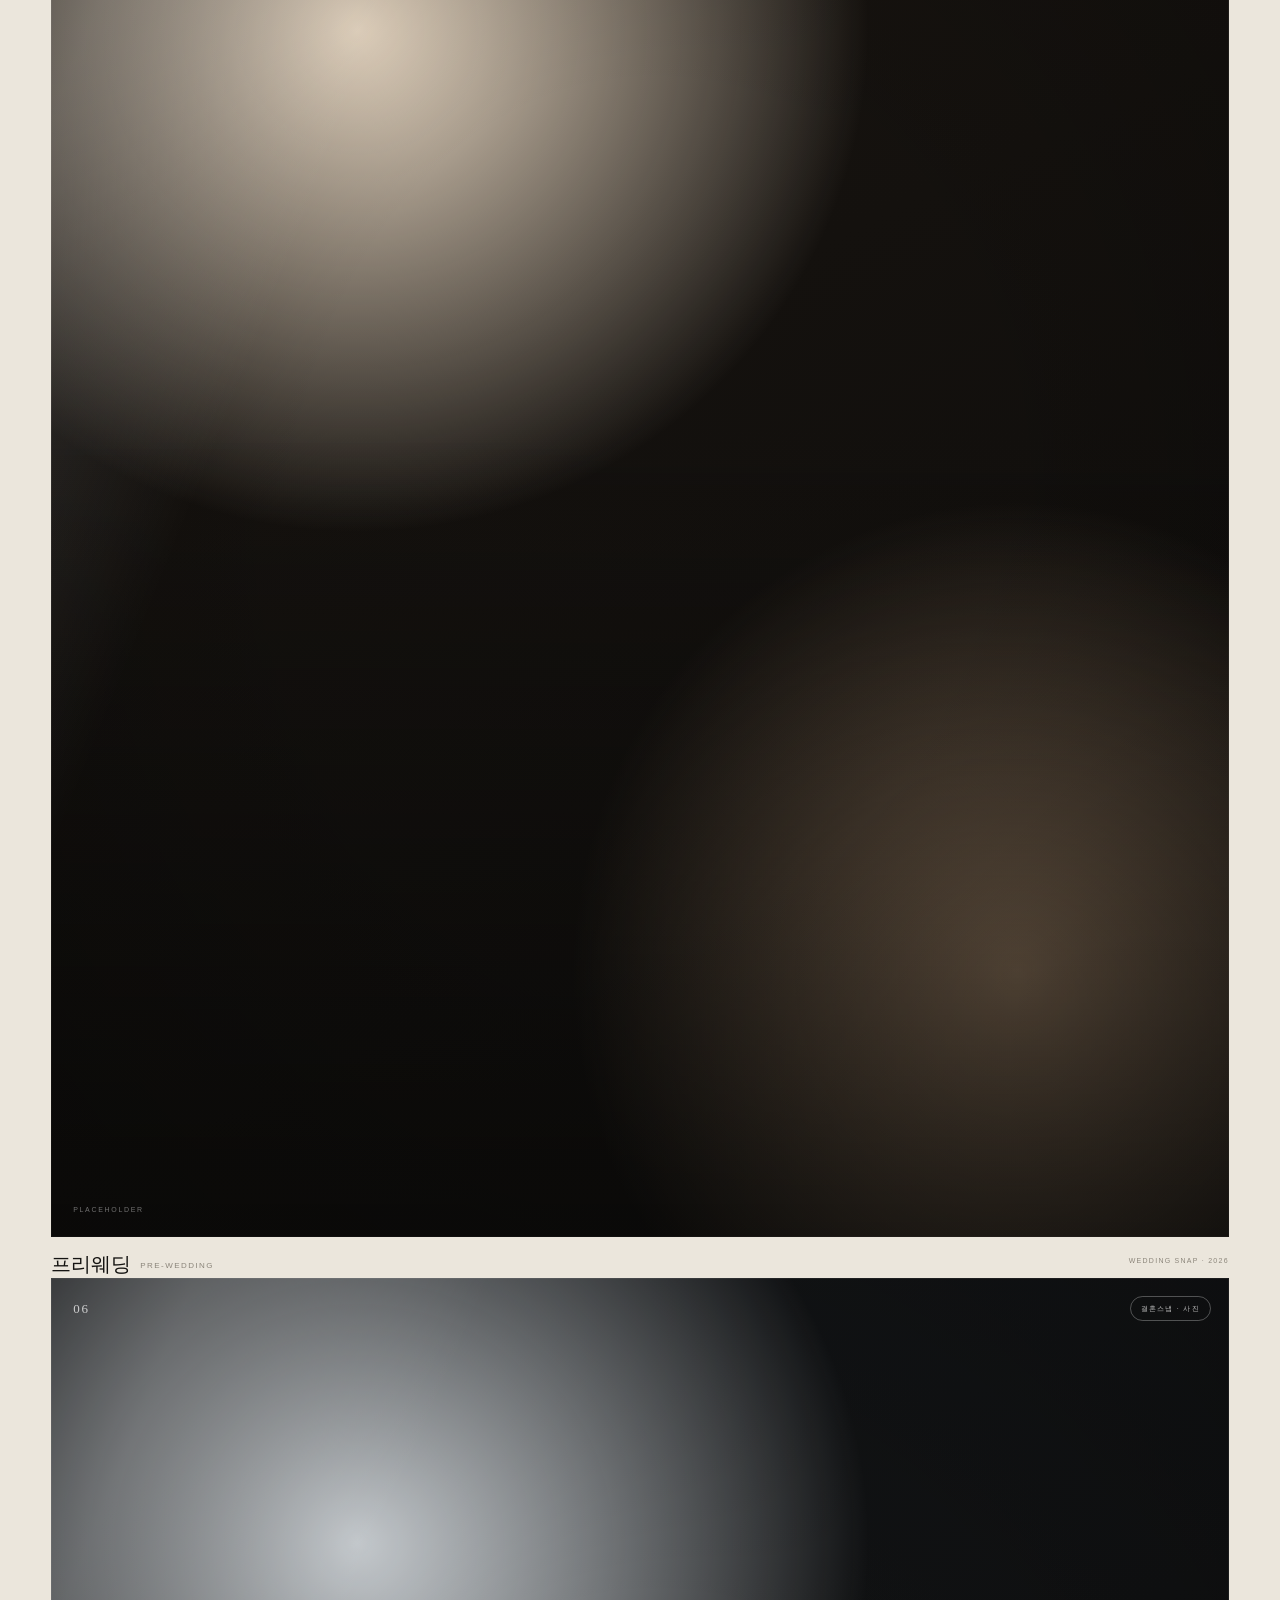
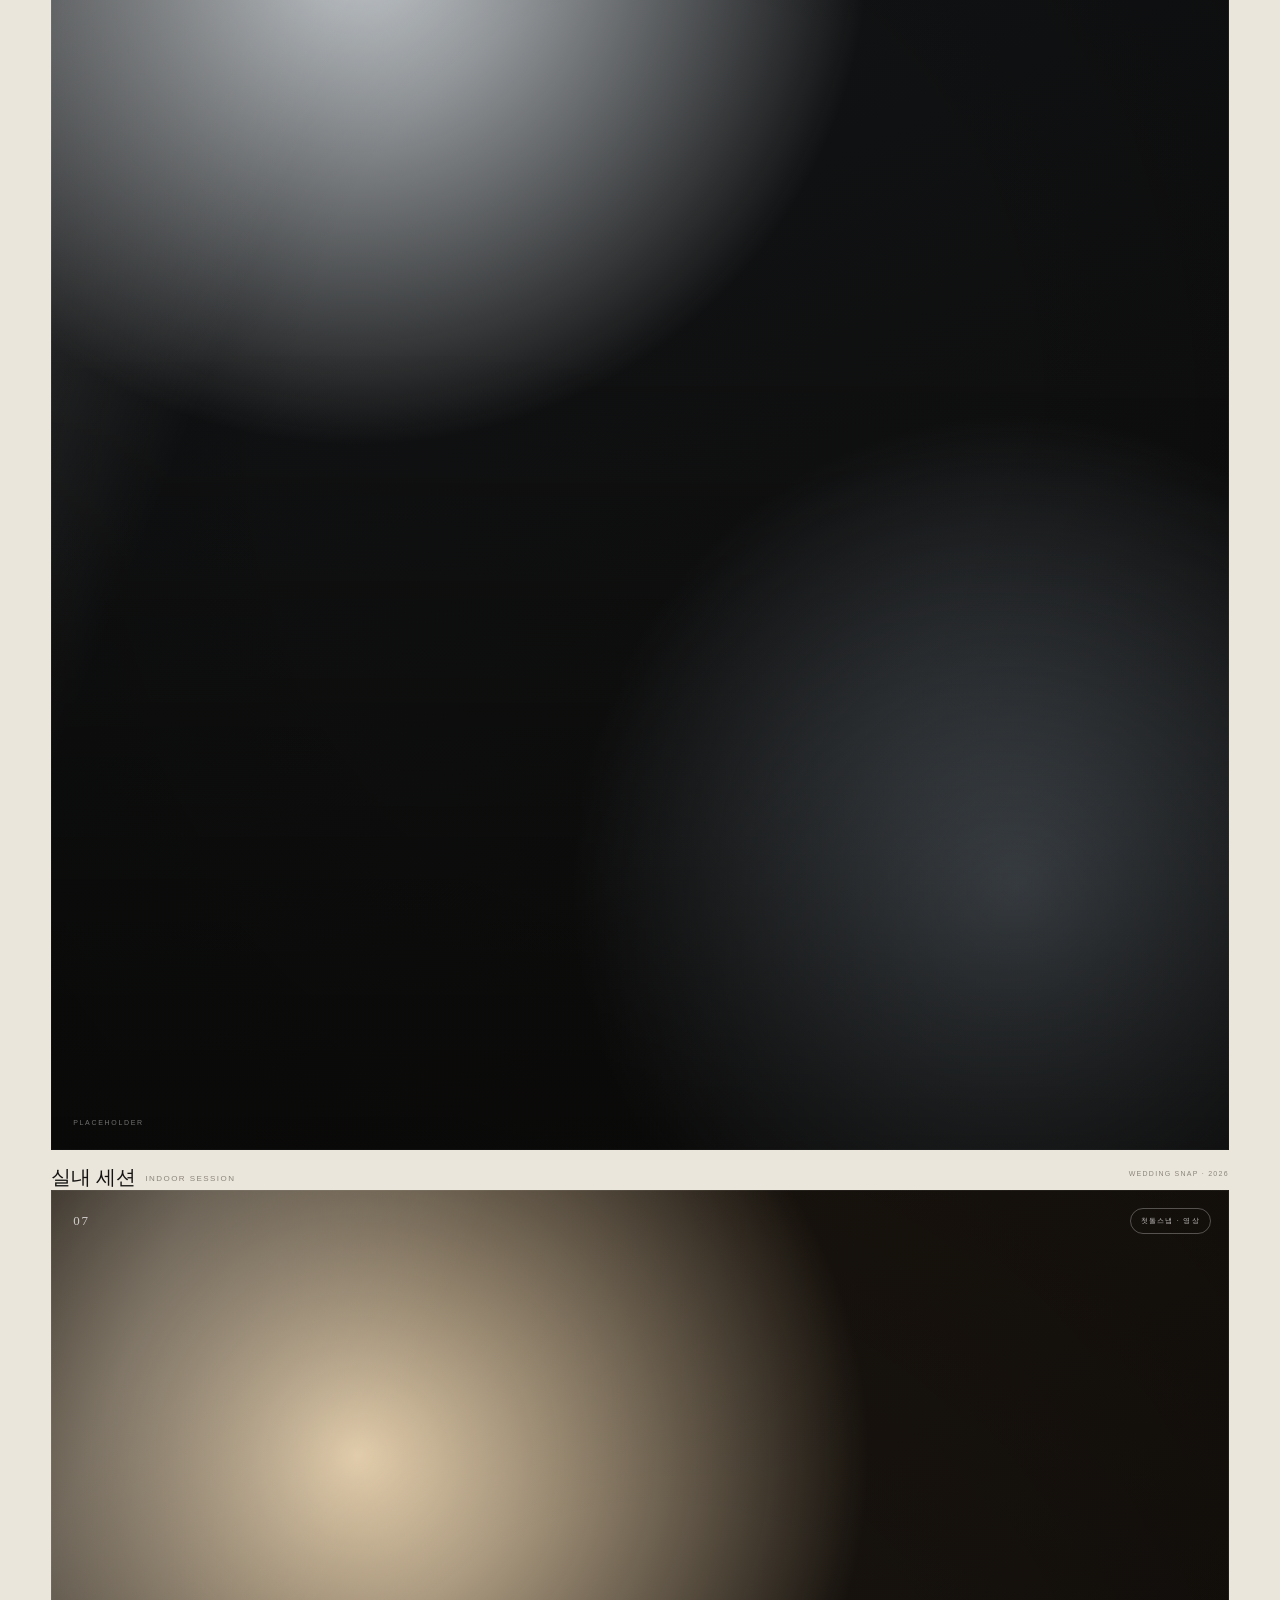
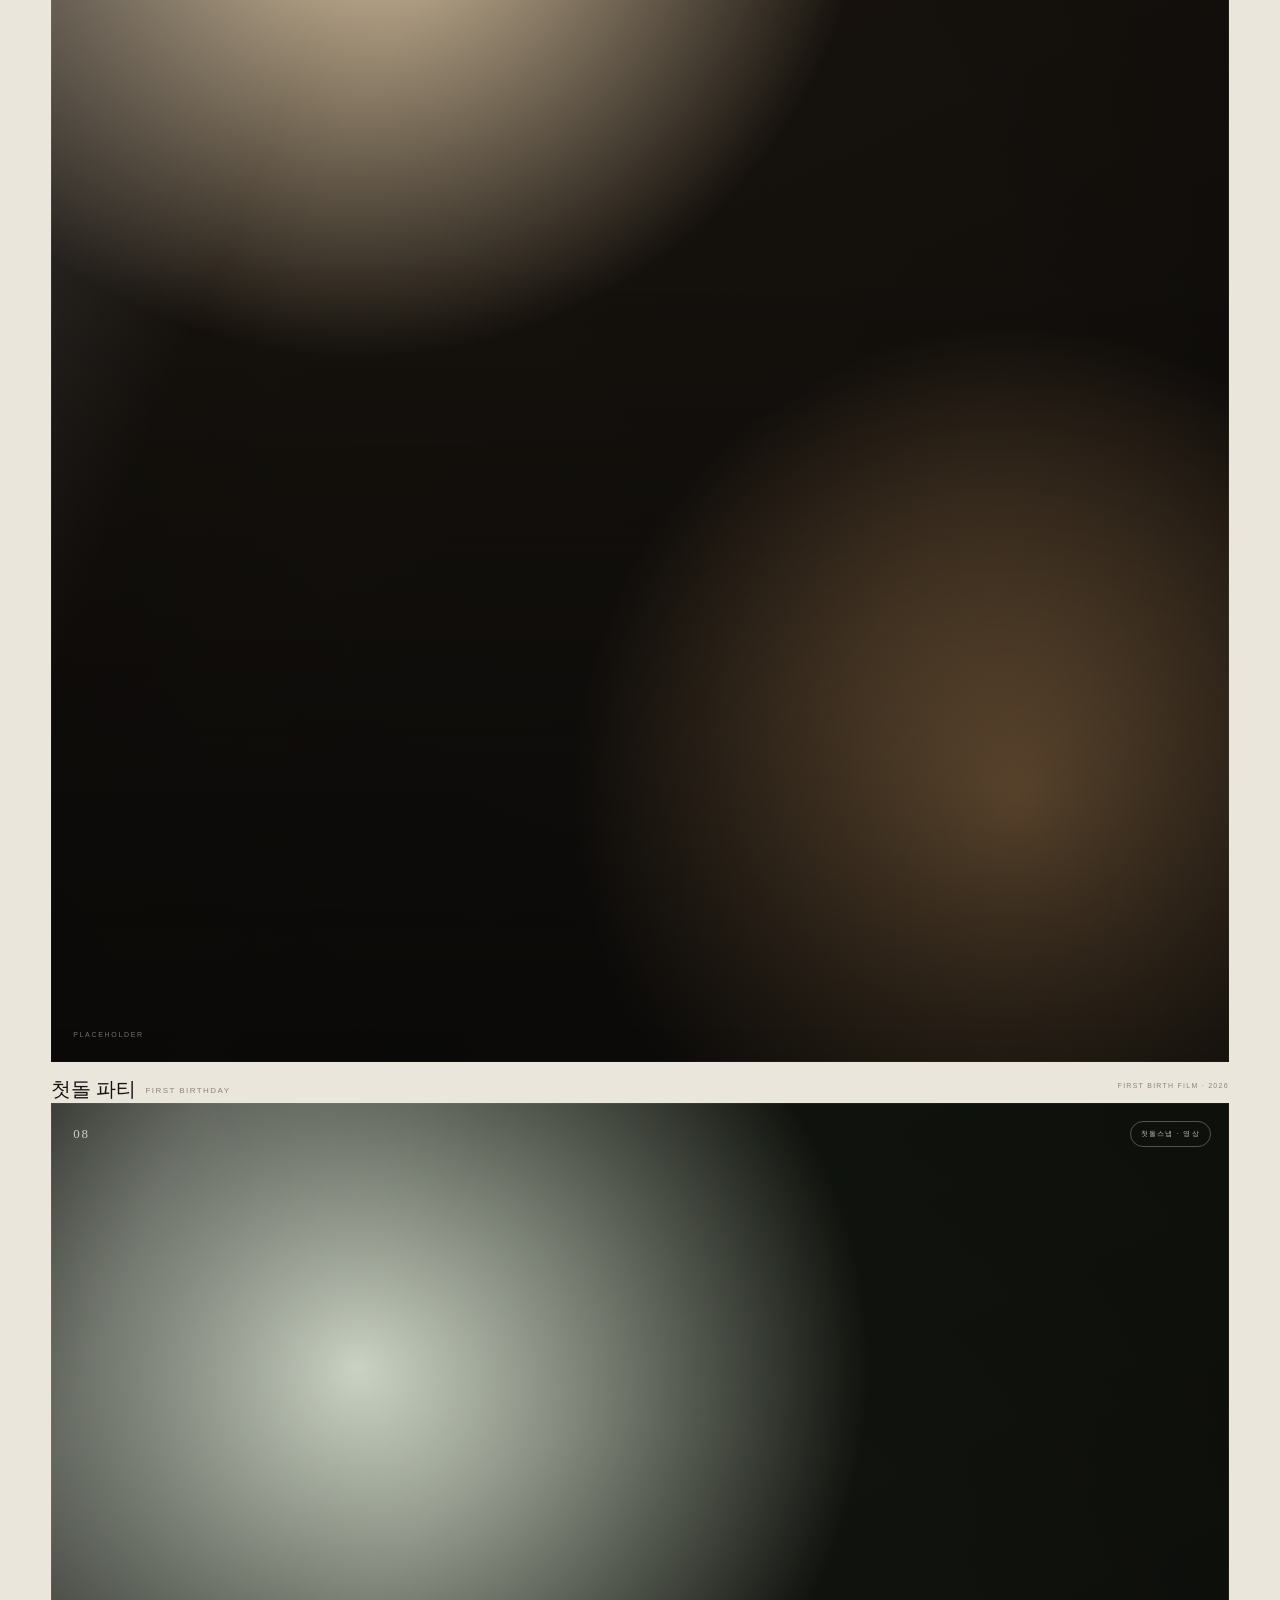
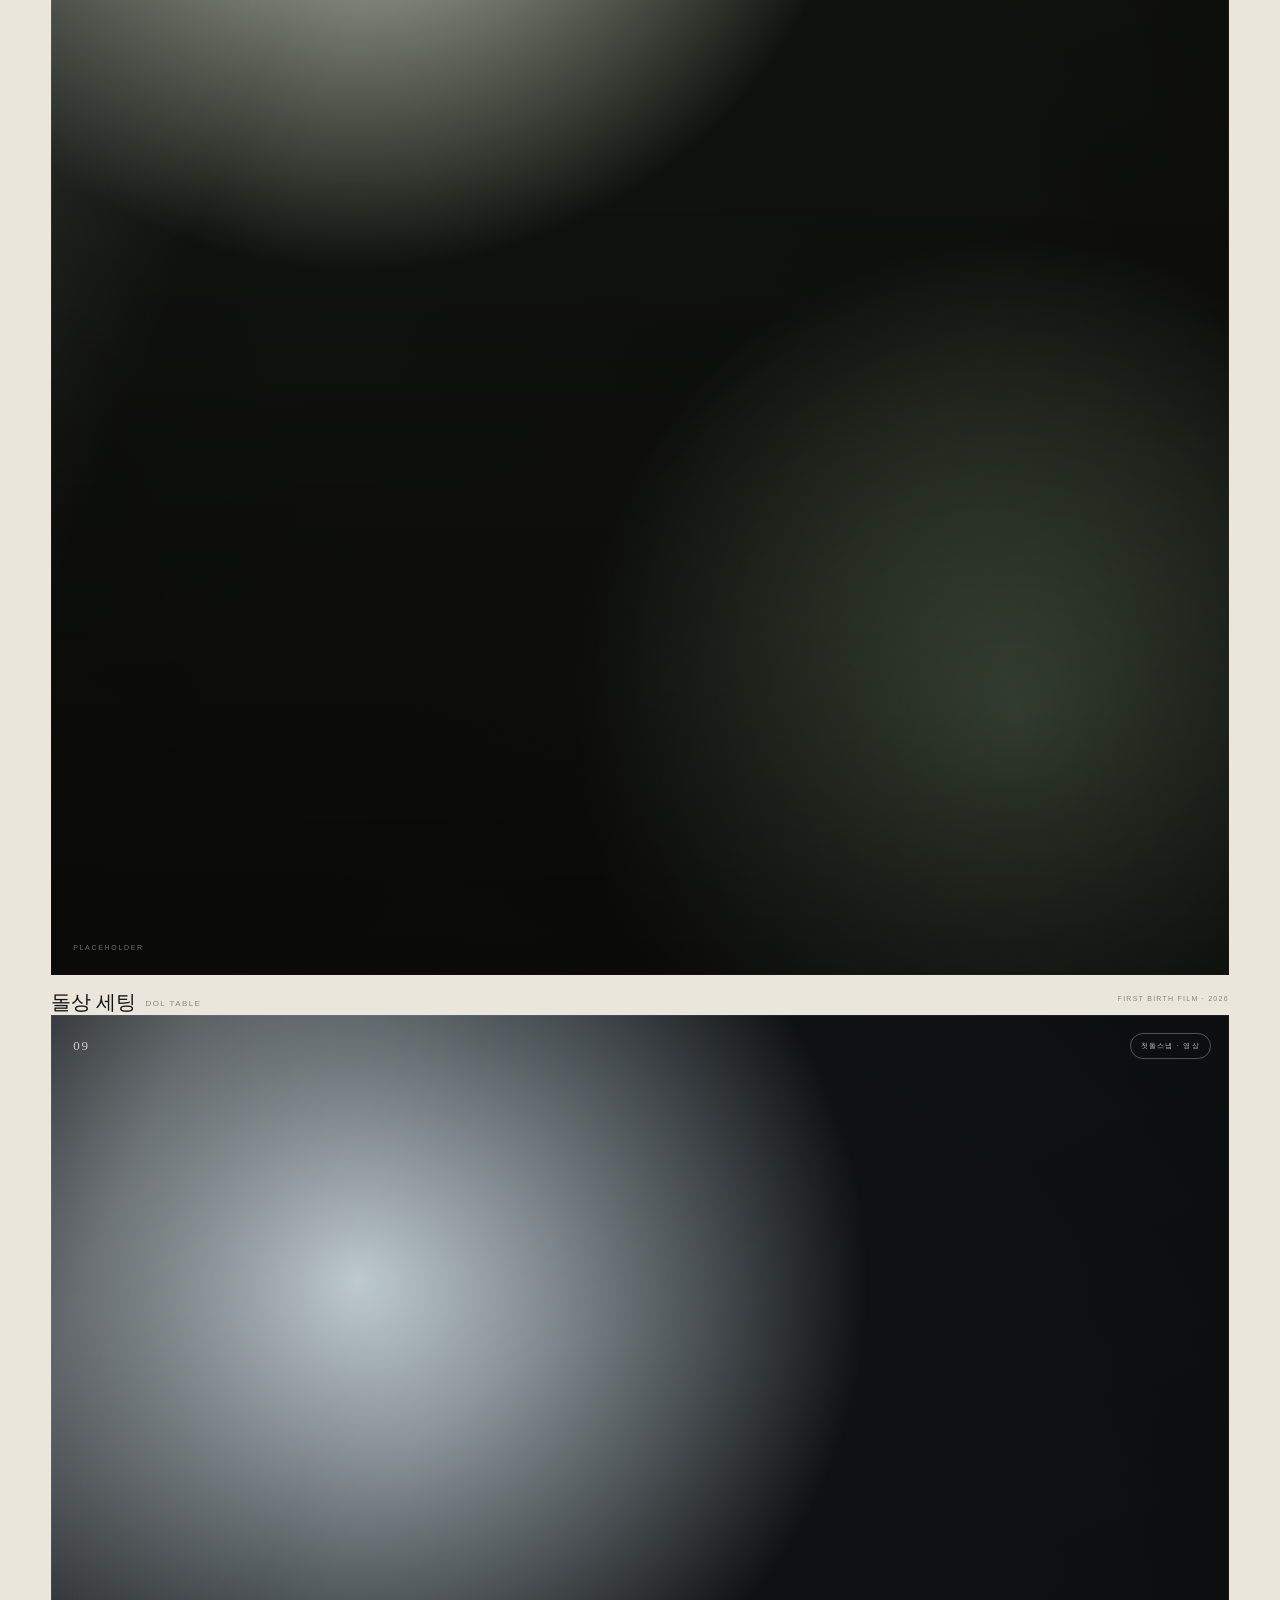
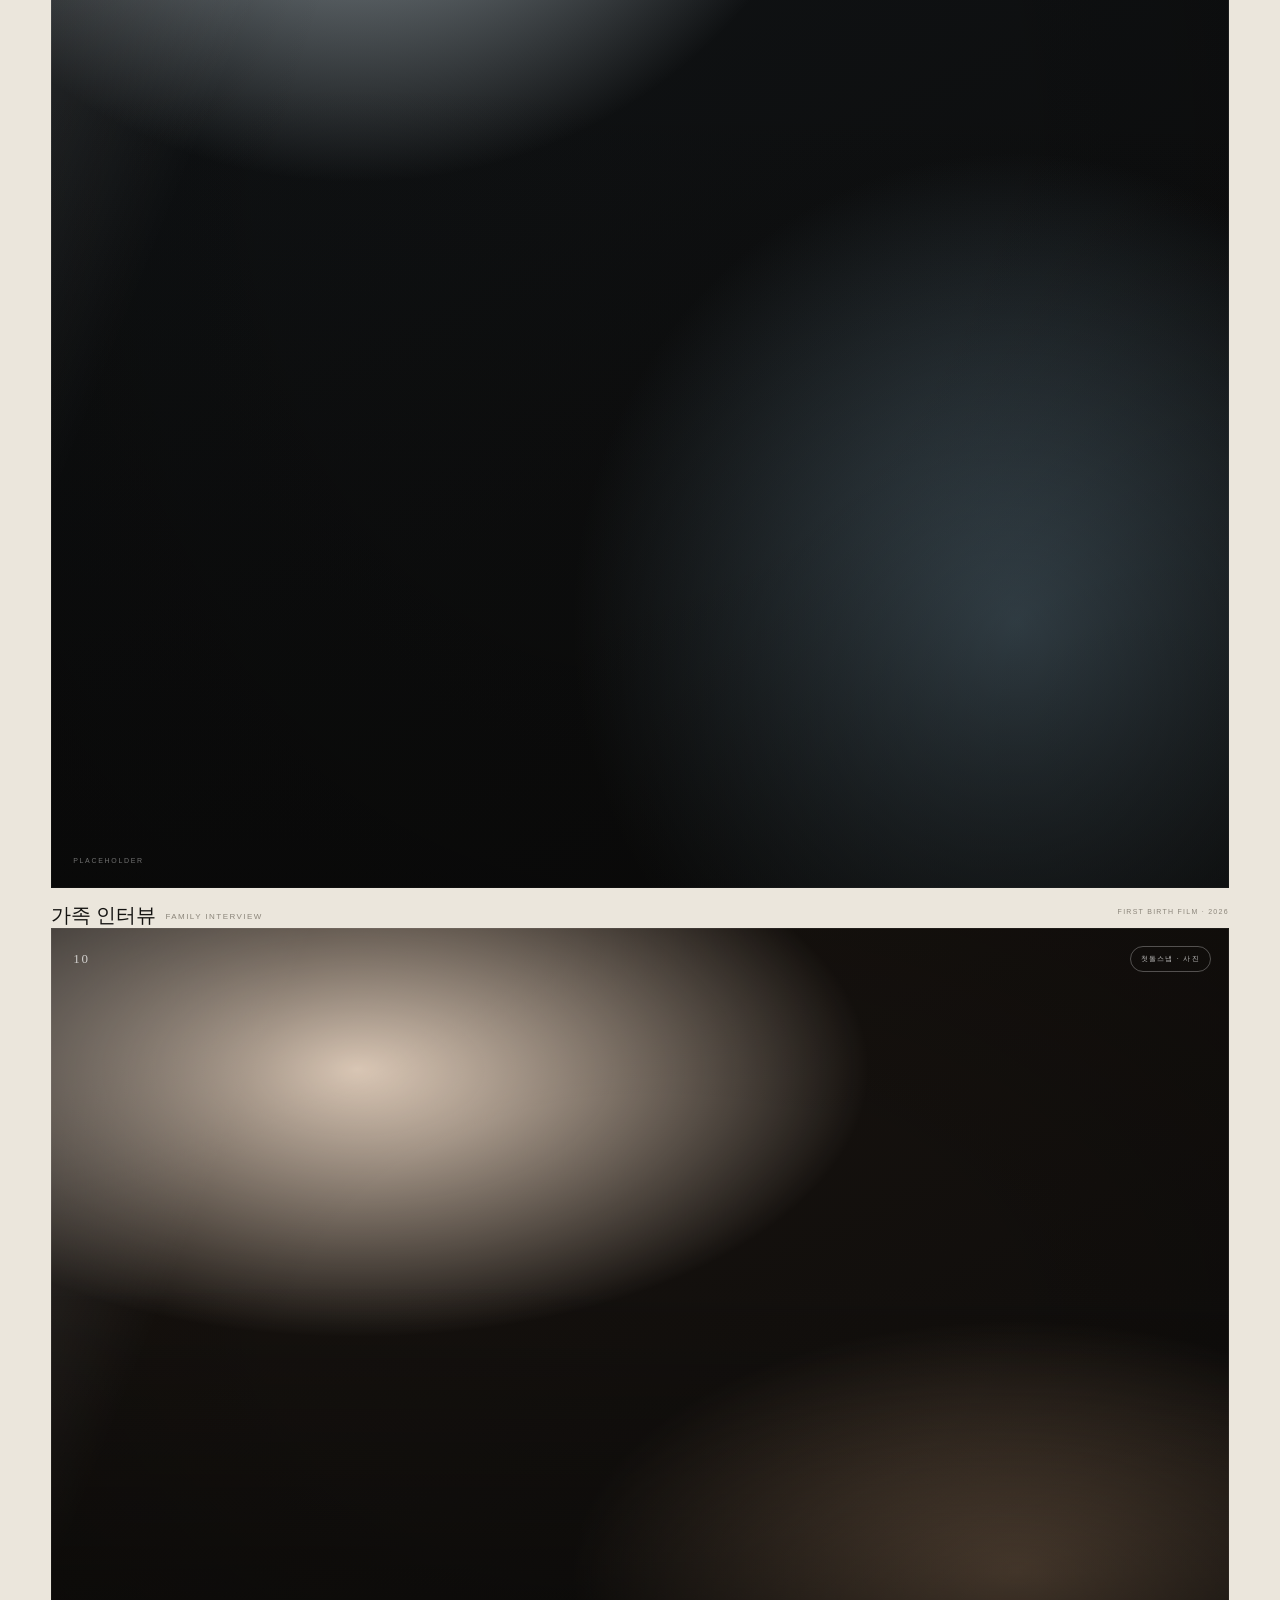
==== commit a2e948b5: "test" ====
--- a/styles.css
+++ b/styles.css
@@ -684,7 +684,7 @@
 }
 
 .portfolio-grid {
-  display: grid;
+  /* display: grid; */
   grid-template-columns: repeat(12, 1fr);
   gap: clamp(16px, 2.2vw, 30px);
 }
